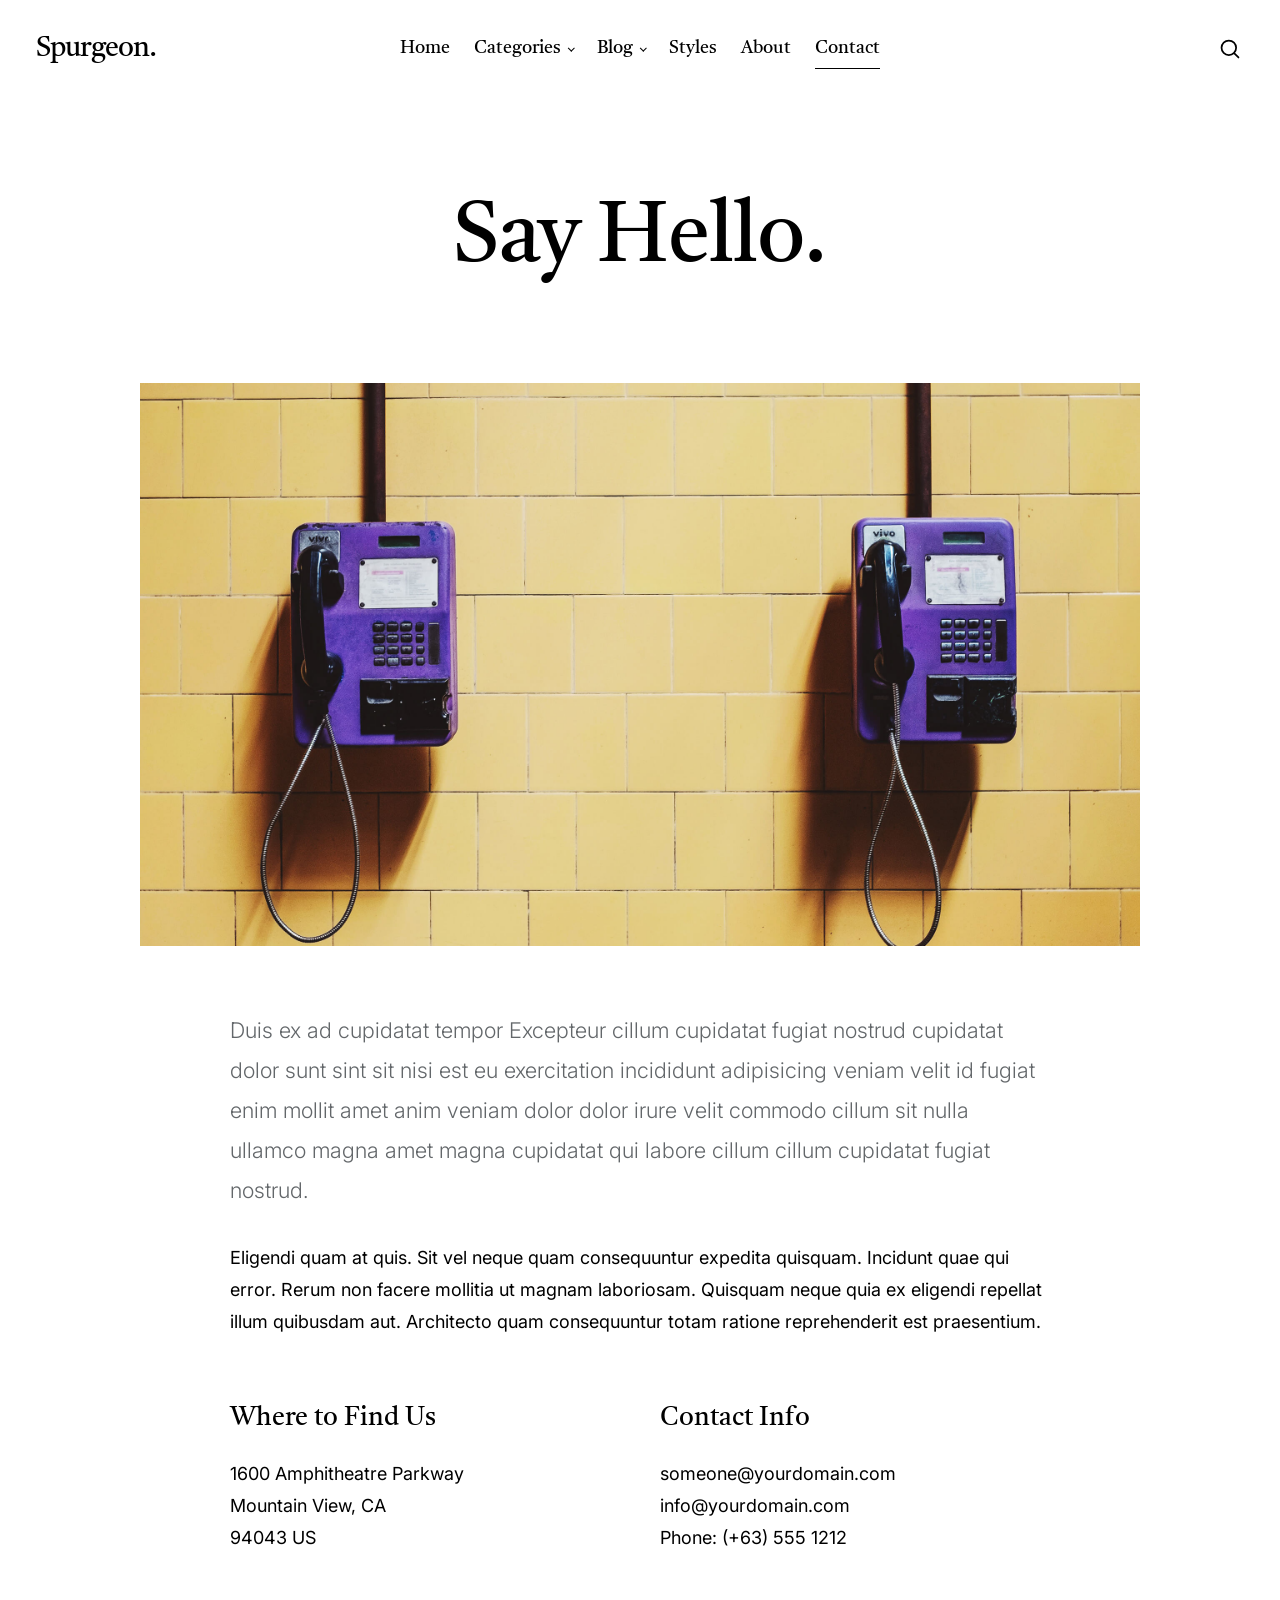
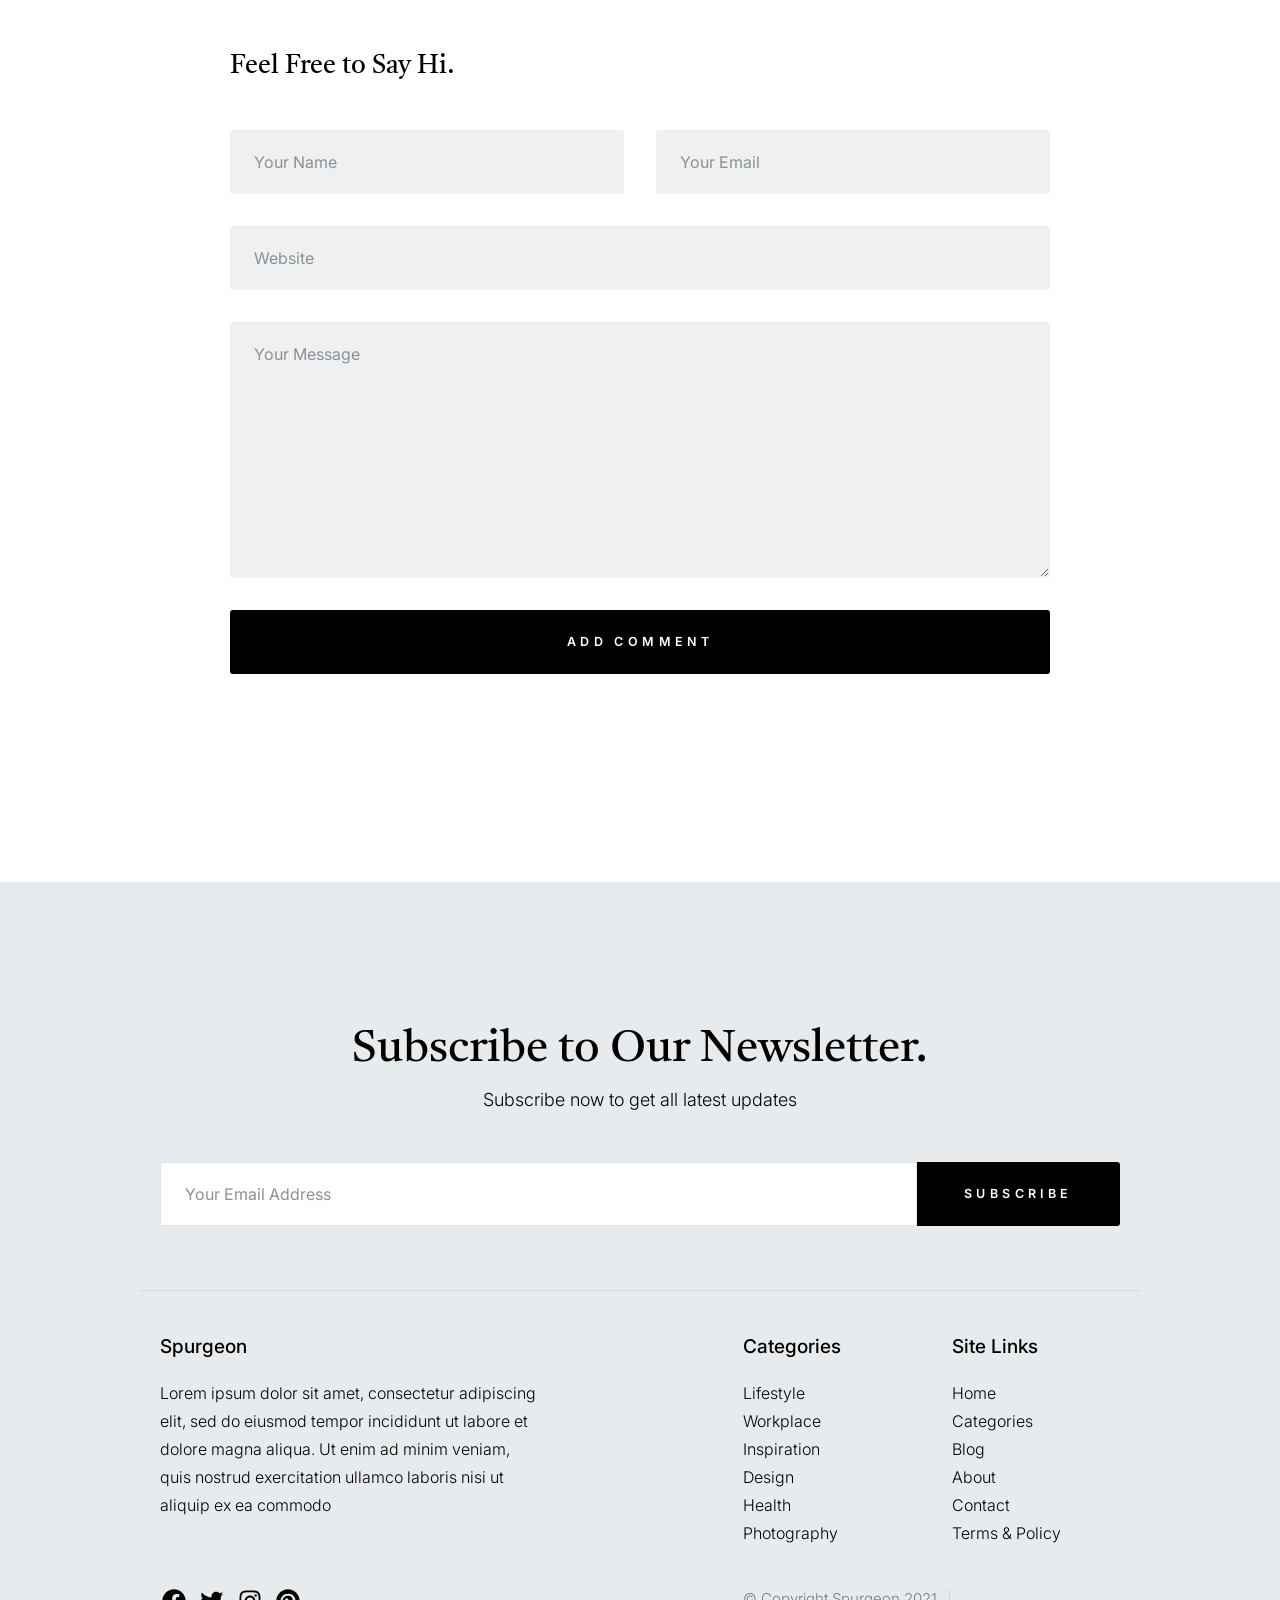
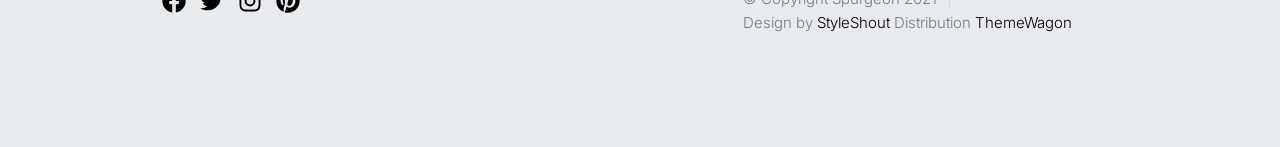
==== contact.html @ bf40a430 "initialization project" ====
<!DOCTYPE html>
<html lang="en" class="no-js" >
<head>

    <!--- basic page needs
    ================================================== -->
    <meta charset="utf-8">
    <meta name="viewport" content="width=device-width, initial-scale=1">
    <title>Contact - Spurgeon</title>

    <script>
        document.documentElement.classList.remove('no-js');
        document.documentElement.classList.add('js');
    </script>

    <!-- CSS
    ================================================== -->
    <link rel="stylesheet" href="css/vendor.css">
    <link rel="stylesheet" href="css/styles.css">

    <!-- favicons
    ================================================== -->
    <link rel="apple-touch-icon" sizes="180x180" href="apple-touch-icon.png">
    <link rel="icon" type="image/png" sizes="32x32" href="favicon-32x32.png">
    <link rel="icon" type="image/png" sizes="16x16" href="favicon-16x16.png">
    <link rel="manifest" href="site.webmanifest">

</head>

<body id="top">


    <!-- preloader
    ================================================== -->
    <div id="preloader">
        <div id="loader" class="dots-fade">
            <div></div>
            <div></div>
            <div></div>
        </div>
    </div>


    <!-- page wrap
    ================================================== -->
    <div id="page" class="s-pagewrap">


        <!-- # site header 
        ================================================== -->
        <header id="masthead" class="s-header">

            <div class="s-header__branding">
                <p class="site-title">
                    <a href="index.html" rel="home">Spurgeon.</a>
                </p>
            </div>

            <div class="row s-header__navigation">

                <nav class="s-header__nav-wrap">
    
                    <h3 class="s-header__nav-heading">Navigate to</h3>
    
                    <ul class="s-header__nav">
                        <li><a href="index.html" title="">Home</a></li>
                        <li class="has-children">
                            <a href="#0" title="" class="">Categories</a>
                            <ul class="sub-menu">
                                <li><a href="category.html">Design</a></li>
                                <li><a href="category.html">Lifestyle</a></li>
                                <li><a href="category.html">Inspiration</a></li>
                                <li><a href="category.html">Work</a></li>
                                <li><a href="category.html">Health</a></li>
                                <li><a href="category.html">Photography</a></li>
                            </ul>
                        </li>
                        <li class="has-children">
                            <a href="#0" title="" class="">Blog</a>
                            <ul class="sub-menu">
                                <li><a href="single-standard.html">Standard Post</a></li>
                                <li><a href="single-video.html">Video Post</a></li>
                                <li><a href="single-audio.html">Audio Post</a></li>
                            </ul>
                        </li>
                        <li><a href="styles.html" title="">Styles</a></li>
                        <li><a href="about.html" title="">About</a></li>
                        <li class="current-menu-item"><a href="contact.html" title="">Contact</a></li>
                    </ul> <!-- end s-header__nav -->

                </nav> <!-- end s-header__nav-wrap -->
    
            </div> <!-- end s-header__navigation -->

            <div class="s-header__search">

                <div class="s-header__search-inner">
                    <div class="row">
    
                        <form role="search" method="get" class="s-header__search-form" action="#">
                            <label>
                                <span class="u-screen-reader-text">Search for:</span>
                                <input type="search" class="s-header__search-field" placeholder="Search for..." value="" name="s" title="Search for:" autocomplete="off">
                            </label>
                            <input type="submit" class="s-header__search-submit" value="Search"> 
                        </form>
    
                        <a href="#0" title="Close Search" class="s-header__search-close">Close</a>
    
                    </div> <!-- end row -->
                </div> <!-- s-header__search-inner -->
    
            </div> <!-- end s-header__search -->

            <a class="s-header__menu-toggle" href="#0"><span>Menu</span></a>
            <a class="s-header__search-trigger" href="#">
                <svg width="24" height="24" fill="none" viewBox="0 0 24 24">
                    <path stroke="currentColor" stroke-linecap="round" stroke-linejoin="round" stroke-width="1.5" d="M19.25 19.25L15.5 15.5M4.75 11C4.75 7.54822 7.54822 4.75 11 4.75C14.4518 4.75 17.25 7.54822 17.25 11C17.25 14.4518 14.4518 17.25 11 17.25C7.54822 17.25 4.75 14.4518 4.75 11Z"></path>
                </svg>
            </a>

        </header> <!-- end s-header -->


        <!-- # site-content
        ================================================== -->
        <div id="content" class="s-content s-content--page">

                <div class="row entry-wrap">
                    <div class="column lg-12">

                        <article class="entry">

                            <header class="entry__header entry__header--narrow">
    
                                <h1 class="entry__title">
                                    Say Hello.
                                </h1>
    
                            </header>

                            <div class="entry__media">
                                <figure class="featured-image">
                                    <img src="images/thumbs/contact/contact-1200.jpg" 
                                      srcset="images/thumbs/contact/contact-2400.jpg 2400w, 
                                              images/thumbs/contact/contact-1200.jpg 1200w, 
                                              images/thumbs/contact/contact-600.jpg 600w" sizes="(max-width: 2400px) 100vw, 2400px" alt="">
                                </figure>
                            </div>

                            <div class="content-primary">

                                <div class="entry__content">
        
                                    <p class="lead">
                                    Duis ex ad cupidatat tempor Excepteur cillum cupidatat fugiat nostrud cupidatat dolor 
                                    sunt sint sit nisi est eu exercitation incididunt adipisicing veniam velit id fugiat 
                                    enim mollit amet anim veniam dolor dolor irure velit commodo cillum sit nulla ullamco 
                                    magna amet magna cupidatat qui labore cillum cillum cupidatat fugiat nostrud.</p> 

                                    <p>
                                    Eligendi quam at quis. Sit vel neque quam consequuntur expedita quisquam. Incidunt quae 
                                    qui error. Rerum non facere mollitia ut magnam laboriosam. Quisquam neque quia ex eligendi 
                                    repellat illum quibusdam aut. Architecto quam consequuntur totam ratione reprehenderit est 
                                    praesentium. 
                                    </p>

                                    <div class="row block-large-1-2 block-tab-whole entry__blocks">
                                        <div class="column">
                                            <h4>Where to Find Us</h4>
                                            <p>
                                            1600 Amphitheatre Parkway<br>
                                            Mountain View, CA<br>
                                            94043 US
                                            </p>
                                        </div>
        
                                        <div class="column">
                                            <h4>Contact Info</h4>
                                            <p>
                                            someone@yourdomain.com<br>
                                            info@yourdomain.com <br>
                                            Phone: (+63) 555 1212
                                            </p> 
                                        </div>
                                    </div>

                                    <h4>Feel Free to Say Hi.</h4>

                                    <form name="cForm" id="cForm" class="entry__form" method="post" action="" autocomplete="off">
                                        <fieldset class="row">

                                            <div class="column lg-6 tab-12 form-field">
                                                <input name="cName" id="cName" class="u-fullwidth" placeholder="Your Name" value="" type="text">
                                            </div>

                                            <div class="column lg-6 tab-12 form-field">
                                                <input name="cEmail" id="cEmail" class="u-fullwidth" placeholder="Your Email" value="" type="text">
                                            </div>

                                            <div class="column lg-12 form-field">
                                                <input name="cWebsite" id="cWebsite" class="u-fullwidth" placeholder="Website" value="" type="text">
                                            </div>

                                            <div class="column lg-12 message form-field">
                                                <textarea name="cMessage" id="cMessage" class="u-fullwidth" placeholder="Your Message"></textarea>
                                            </div>

                                            <div class="column lg-12">
                                                <input name="submit" id="submit" class="btn btn--primary btn-wide btn--large u-fullwidth" value="Add Comment" type="submit">
                                            </div>

                                        </fieldset>
                                    </form> <!-- end form -->

                            </div> <!-- end content-primary -->

                        </article> <!-- end entry -->

                    </div>
                </div> <!-- end entry-wrap -->
        </section> <!-- end s-content -->


        <!-- # site-footer
        ================================================== -->
        <footer id="colophon" class="s-footer">

            <div class="row s-footer__subscribe">
                <div class="column lg-12">

                    <h2>
                    Subscribe to Our Newsletter.
                    </h2>
                    <p>
                    Subscribe now to get all latest updates
                    </p>

                    <form id="mc-form" class="mc-form">
                        <input type="email" name="EMAIL" id="mce-EMAIL" class="u-fullwidth text-center" placeholder="Your Email Address" title="The domain portion of the email address is invalid (the portion after the @)." pattern="^([^\x00-\x20\x22\x28\x29\x2c\x2e\x3a-\x3c\x3e\x40\x5b-\x5d\x7f-\xff]+|\x22([^\x0d\x22\x5c\x80-\xff]|\x5c[\x00-\x7f])*\x22)(\x2e([^\x00-\x20\x22\x28\x29\x2c\x2e\x3a-\x3c\x3e\x40\x5b-\x5d\x7f-\xff]+|\x22([^\x0d\x22\x5c\x80-\xff]|\x5c[\x00-\x7f])*\x22))*\x40([^\x00-\x20\x22\x28\x29\x2c\x2e\x3a-\x3c\x3e\x40\x5b-\x5d\x7f-\xff]+|\x5b([^\x0d\x5b-\x5d\x80-\xff]|\x5c[\x00-\x7f])*\x5d)(\x2e([^\x00-\x20\x22\x28\x29\x2c\x2e\x3a-\x3c\x3e\x40\x5b-\x5d\x7f-\xff]+|\x5b([^\x0d\x5b-\x5d\x80-\xff]|\x5c[\x00-\x7f])*\x5d))*(\.\w{2,})+$" required>
                        <input type="submit" name="subscribe" value="Subscribe" class="btn--small btn--primary u-fullwidth">
                        <!-- <div style="position: absolute; left: -5000px;" aria-hidden="true"><input type="text" name="b_cdb7b577e41181934ed6a6a44_9a91cfe7b3" tabindex="-1" value=""></div> -->
                        <div class="mc-status"></div>
                    </form>

                </div>
            </div> <!-- end s-footer__subscribe -->

            <div class="row s-footer__main">

                <div class="column lg-5 md-6 tab-12 s-footer__about">
                    <h4>Spurgeon</h4>

                    <p>
                    Lorem ipsum dolor sit amet, consectetur 
                    adipiscing elit, sed do eiusmod tempor 
                    incididunt ut labore et dolore magna aliqua. 
                    Ut enim ad minim veniam, quis nostrud exercitation 
                    ullamco laboris nisi ut aliquip ex ea commodo 
                    </p>
                </div> <!-- end s-footer__about -->

                <div class="column lg-5 md-6 tab-12">
                    <div class="row">
                        <div class="column lg-6">
                            <h4>Categories</h4>
                            <ul class="link-list">
                                <li><a href="category.html">Lifestyle</a></li>
                                <li><a href="category.html">Workplace</a></li>
                                <li><a href="category.html">Inspiration</a></li>
                                <li><a href="category.html">Design</a></li>
                                <li><a href="category.html">Health</a></li>
                                <li><a href="category.html">Photography</a></li>
                            </ul>
                        </div>
                        <div class="column lg-6">
                            <h4>Site Links</h4>
                            <ul class="link-list">
                                <li><a href="index.html">Home</a></li>
                                <li><a href="category.html">Categories</a></li>
                                <li><a href="category.html">Blog</a></li>
                                <li><a href="about.html">About</a></li>
                                <li><a href="about.html">Contact</a></li>
                                <li><a href="#0">Terms & Policy</a></li>
                            </ul>
                        </div>
                    </div>
                </div>

            </div> <!-- end s-footer__main -->

            <div class="row s-footer__bottom">

                <div class="column lg-7 md-6 tab-12">
                    <ul class="s-footer__social">
                        <li>
                            <a href="#0">
                                <svg xmlns="http://www.w3.org/2000/svg" width="24" height="24" viewBox="0 0 24 24" style="fill: rgba(0, 0, 0, 1);transform: ;msFilter:;"><path d="M12.001 2.002c-5.522 0-9.999 4.477-9.999 9.999 0 4.99 3.656 9.126 8.437 9.879v-6.988h-2.54v-2.891h2.54V9.798c0-2.508 1.493-3.891 3.776-3.891 1.094 0 2.24.195 2.24.195v2.459h-1.264c-1.24 0-1.628.772-1.628 1.563v1.875h2.771l-.443 2.891h-2.328v6.988C18.344 21.129 22 16.992 22 12.001c0-5.522-4.477-9.999-9.999-9.999z"></path></svg>
                                <span class="u-screen-reader-text">Facebook</span>
                            </a>
                        </li>
                        <li>
                            <a href="#0">
                                <svg xmlns="http://www.w3.org/2000/svg" width="24" height="24" viewBox="0 0 24 24" style="fill:rgba(0, 0, 0, 1);transform:;-ms-filter:"><path d="M19.633,7.997c0.013,0.175,0.013,0.349,0.013,0.523c0,5.325-4.053,11.461-11.46,11.461c-2.282,0-4.402-0.661-6.186-1.809 c0.324,0.037,0.636,0.05,0.973,0.05c1.883,0,3.616-0.636,5.001-1.721c-1.771-0.037-3.255-1.197-3.767-2.793 c0.249,0.037,0.499,0.062,0.761,0.062c0.361,0,0.724-0.05,1.061-0.137c-1.847-0.374-3.23-1.995-3.23-3.953v-0.05 c0.537,0.299,1.16,0.486,1.82,0.511C3.534,9.419,2.823,8.184,2.823,6.787c0-0.748,0.199-1.434,0.548-2.032 c1.983,2.443,4.964,4.04,8.306,4.215c-0.062-0.3-0.1-0.611-0.1-0.923c0-2.22,1.796-4.028,4.028-4.028 c1.16,0,2.207,0.486,2.943,1.272c0.91-0.175,1.782-0.512,2.556-0.973c-0.299,0.935-0.936,1.721-1.771,2.22 c0.811-0.088,1.597-0.312,2.319-0.624C21.104,6.712,20.419,7.423,19.633,7.997z"></path></svg>
                                <span class="u-screen-reader-text">Twitter</span>
                            </a>
                        </li>
                        <li>
                            <a href="#0">
                                <svg xmlns="http://www.w3.org/2000/svg" width="24" height="24" viewBox="0 0 24 24" style="fill:rgba(0, 0, 0, 1);transform:;-ms-filter:"><path d="M11.999,7.377c-2.554,0-4.623,2.07-4.623,4.623c0,2.554,2.069,4.624,4.623,4.624c2.552,0,4.623-2.07,4.623-4.624 C16.622,9.447,14.551,7.377,11.999,7.377L11.999,7.377z M11.999,15.004c-1.659,0-3.004-1.345-3.004-3.003 c0-1.659,1.345-3.003,3.004-3.003s3.002,1.344,3.002,3.003C15.001,13.659,13.658,15.004,11.999,15.004L11.999,15.004z"></path><circle cx="16.806" cy="7.207" r="1.078"></circle><path d="M20.533,6.111c-0.469-1.209-1.424-2.165-2.633-2.632c-0.699-0.263-1.438-0.404-2.186-0.42 c-0.963-0.042-1.268-0.054-3.71-0.054s-2.755,0-3.71,0.054C7.548,3.074,6.809,3.215,6.11,3.479C4.9,3.946,3.945,4.902,3.477,6.111 c-0.263,0.7-0.404,1.438-0.419,2.186c-0.043,0.962-0.056,1.267-0.056,3.71c0,2.442,0,2.753,0.056,3.71 c0.015,0.748,0.156,1.486,0.419,2.187c0.469,1.208,1.424,2.164,2.634,2.632c0.696,0.272,1.435,0.426,2.185,0.45 c0.963,0.042,1.268,0.055,3.71,0.055s2.755,0,3.71-0.055c0.747-0.015,1.486-0.157,2.186-0.419c1.209-0.469,2.164-1.424,2.633-2.633 c0.263-0.7,0.404-1.438,0.419-2.186c0.043-0.962,0.056-1.267,0.056-3.71s0-2.753-0.056-3.71C20.941,7.57,20.801,6.819,20.533,6.111z M19.315,15.643c-0.007,0.576-0.111,1.147-0.311,1.688c-0.305,0.787-0.926,1.409-1.712,1.711c-0.535,0.199-1.099,0.303-1.67,0.311 c-0.95,0.044-1.218,0.055-3.654,0.055c-2.438,0-2.687,0-3.655-0.055c-0.569-0.007-1.135-0.112-1.669-0.311 c-0.789-0.301-1.414-0.923-1.719-1.711c-0.196-0.534-0.302-1.099-0.311-1.669c-0.043-0.95-0.053-1.218-0.053-3.654 c0-2.437,0-2.686,0.053-3.655c0.007-0.576,0.111-1.146,0.311-1.687c0.305-0.789,0.93-1.41,1.719-1.712 c0.534-0.198,1.1-0.303,1.669-0.311c0.951-0.043,1.218-0.055,3.655-0.055c2.437,0,2.687,0,3.654,0.055 c0.571,0.007,1.135,0.112,1.67,0.311c0.786,0.303,1.407,0.925,1.712,1.712c0.196,0.534,0.302,1.099,0.311,1.669 c0.043,0.951,0.054,1.218,0.054,3.655c0,2.436,0,2.698-0.043,3.654H19.315z"></path></svg>
                                <span class="u-screen-reader-text">Instagram</span>
                            </a>
                        </li>
                        <li>
                            <a href="#0">
                                <svg xmlns="http://www.w3.org/2000/svg" width="24" height="24" viewBox="0 0 24 24" style="fill: rgba(0, 0, 0, 1);transform: ;msFilter:;"><path d="M11.99 2C6.472 2 2 6.473 2 11.99c0 4.232 2.633 7.85 6.35 9.306-.088-.79-.166-2.006.034-2.868.182-.78 1.172-4.966 1.172-4.966s-.299-.599-.299-1.484c0-1.388.805-2.425 1.808-2.425.853 0 1.264.64 1.264 1.407 0 .858-.546 2.139-.827 3.327-.235.994.499 1.805 1.479 1.805 1.775 0 3.141-1.872 3.141-4.575 0-2.392-1.719-4.064-4.173-4.064-2.843 0-4.512 2.132-4.512 4.335 0 .858.331 1.779.744 2.28a.3.3 0 0 1 .069.286c-.076.315-.245.994-.277 1.133-.044.183-.145.222-.335.134-1.247-.581-2.027-2.405-2.027-3.871 0-3.151 2.289-6.045 6.601-6.045 3.466 0 6.159 2.469 6.159 5.77 0 3.444-2.171 6.213-5.184 6.213-1.013 0-1.964-.525-2.29-1.146l-.623 2.374c-.225.868-.834 1.956-1.241 2.62a10 10 0 0 0 2.958.445c5.517 0 9.99-4.473 9.99-9.99S17.507 2 11.99 2"></path></svg>
                                <span class="u-screen-reader-text">Pinterest</span>
                            </a>
                        </li>
                    </ul>
                </div>
                <div class="column lg-5 md-6 tab-12">
                    <div class="ss-copyright">
                        <span>© Copyright Spurgeon 2021</span> 
                        <span>Design by <a href="https://www.styleshout.com/">StyleShout</a> Distribution <a href="https://themewagon.com">ThemeWagon</a></span>
                    </div>
                </div>

            </div> <!-- end s-footer__bottom -->
           
            <div class="ss-go-top">
                <a class="smoothscroll" title="Back to Top" href="#top">
                    <svg width="24" height="24" fill="none" viewBox="0 0 24 24">
                        <path stroke="currentColor" stroke-linecap="round" stroke-linejoin="round" stroke-width="1.5" d="M17.25 10.25L12 4.75L6.75 10.25"/>
                        <path stroke="currentColor" stroke-linecap="round" stroke-linejoin="round" stroke-width="1.5" d="M12 19.25V5.75"/>
                    </svg>
                </a>
            </div> <!-- end ss-go-top -->

        </footer><!-- end s-footer -->


    <!-- Java Script
    ================================================== -->
    <script src="js/plugins.js"></script>
    <script src="js/main.js"></script>

</body>
</html>
---- css/vendor.css ----
/* ===================================================================
 * Spurgeon Third-party Stylesheets
 * Template Ver. 1.0.0
 * 08-16-2021
 * -------------------------------------------------------------------
 *
 * TOC:
 * # PrismJS
 * # Swiper 
 *
 * ------------------------------------------------------------------- */


/* ===================================================================
 * # PrismJS 1.20.0
 *   https://prismjs.com/download.html#themes=prism-okaidia&languages=markup+css+clike+javascript+markup-templating+php 
 *   
 *   okaidia theme for JavaScript, CSS and HTML
 *   Loosely based on Monokai textmate theme by http://www.monokai.nl/
 *   @author ocodia
 * ------------------------------------------------------------------- */
code[class*="language-"],
pre[class*="language-"] {
    color           : #f8f8f2;
    background      : none;
    text-shadow     : 0 1px rgba(0, 0, 0, 0.3);
    font-family     : var(--font-mono);
    font-size       : calc(var(--text-size) * 0.9444);
    text-align      : left;
    white-space     : pre;
    word-spacing    : normal;
    word-break      : normal;
    word-wrap       : normal;
    line-height     : var(--vspace-1);
    -moz-tab-size   : 4;
    -o-tab-size     : 4;
    tab-size        : 4;
    -webkit-hyphens : none;
    -moz-hyphens    : none;
    -ms-hyphens     : none;
    hyphens         : none;
}

/* Code blocks */
pre[class*="language-"] {
    padding  : var(--vspace-0_5) 0 var(--vspace-1);
    margin   : var(--vspace-1) 0;
    overflow : auto;
}

:not(pre)>code[class*="language-"],
pre[class*="language-"] {
    background : #272822;
}

/* Inline code */
:not(pre)>code[class*="language-"] {
    padding     : .1em;
    white-space : normal;
}

.token.comment,
.token.prolog,
.token.doctype,
.token.cdata {
    color : slategray;
}

.token.punctuation {
    color : #f8f8f2;
}

.token.namespace {
    opacity : .7;
}

.token.property,
.token.tag,
.token.constant,
.token.symbol,
.token.deleted {
    color : #f92672;
}

.token.boolean,
.token.number {
    color : #ae81ff;
}

.token.selector,
.token.attr-name,
.token.string,
.token.char,
.token.builtin,
.token.inserted {
    color : #a6e22e;
}

.token.operator,
.token.entity,
.token.url,
.language-css .token.string,
.style .token.string,
.token.variable {
    color : #f8f8f2;
}

.token.atrule,
.token.attr-value,
.token.function,
.token.class-name {
    color : #e6db74;
}

.token.keyword {
    color : #66d9ef;
}

.token.regex,
.token.important {
    color : #fd971f;
}

.token.important,
.token.bold {
    font-weight : bold;
}

.token.italic {
    font-style : italic;
}

.token.entity {
    cursor : help;
}


/* ===================================================================
 * # Swiper 6.4.5
 *   Most modern mobile touch slider and framework with hardware accelerated transitions
 *   https://swiperjs.com
 *
 *   Copyright 2014-2020 Vladimir Kharlampidi
 *
 *   Released under the MIT License
 *
 *   Released on: December 18, 2020
 * ------------------------------------------------------------------- */
@font-face {
    font-family : "swiper-icons";
    src         : url("data:application/font-woff;charset=utf-8;base64, [base64]//wADZ2x5ZgAAAywAAADMAAAD2MHtryVoZWFkAAABbAAAADAAAAA2E2+eoWhoZWEAAAGcAAAAHwAAACQC9gDzaG10eAAAAigAAAAZAAAArgJkABFsb2NhAAAC0AAAAFoAAABaFQAUGG1heHAAAAG8AAAAHwAAACAAcABAbmFtZQAAA/gAAAE5AAACXvFdBwlwb3N0AAAFNAAAAGIAAACE5s74hXjaY2BkYGAAYpf5Hu/j+W2+MnAzMYDAzaX6QjD6/4//Bxj5GA8AuRwMYGkAPywL13jaY2BkYGA88P8Agx4j+/8fQDYfA1AEBWgDAIB2BOoAeNpjYGRgYNBh4GdgYgABEMnIABJzYNADCQAACWgAsQB42mNgYfzCOIGBlYGB0YcxjYGBwR1Kf2WQZGhhYGBiYGVmgAFGBiQQkOaawtDAoMBQxXjg/wEGPcYDDA4wNUA2CCgwsAAAO4EL6gAAeNpj2M0gyAACqxgGNWBkZ2D4/wMA+xkDdgAAAHjaY2BgYGaAYBkGRgYQiAHyGMF8FgYHIM3DwMHABGQrMOgyWDLEM1T9/w8UBfEMgLzE////P/5//f/V/xv+r4eaAAeMbAxwIUYmIMHEgKYAYjUcsDAwsLKxc3BycfPw8jEQA/[base64]/uznmfPFBNODM2K7MTQ45YEAZqGP81AmGGcF3iPqOop0r1SPTaTbVkfUe4HXj97wYE+yNwWYxwWu4v1ugWHgo3S1XdZEVqWM7ET0cfnLGxWfkgR42o2PvWrDMBSFj/IHLaF0zKjRgdiVMwScNRAoWUoH78Y2icB/yIY09An6AH2Bdu/UB+yxopYshQiEvnvu0dURgDt8QeC8PDw7Fpji3fEA4z/PEJ6YOB5hKh4dj3EvXhxPqH/SKUY3rJ7srZ4FZnh1PMAtPhwP6fl2PMJMPDgeQ4rY8YT6Gzao0eAEA409DuggmTnFnOcSCiEiLMgxCiTI6Cq5DZUd3Qmp10vO0LaLTd2cjN4fOumlc7lUYbSQcZFkutRG7g6JKZKy0RmdLY680CDnEJ+UMkpFFe1RN7nxdVpXrC4aTtnaurOnYercZg2YVmLN/d/gczfEimrE/fs/bOuq29Zmn8tloORaXgZgGa78yO9/cnXm2BpaGvq25Dv9S4E9+5SIc9PqupJKhYFSSl47+Qcr1mYNAAAAeNptw0cKwkAAAMDZJA8Q7OUJvkLsPfZ6zFVERPy8qHh2YER+3i/BP83vIBLLySsoKimrqKqpa2hp6+jq6RsYGhmbmJqZSy0sraxtbO3sHRydnEMU4uR6yx7JJXveP7WrDycAAAAAAAH//wACeNpjYGRgYOABYhkgZgJCZgZNBkYGLQZtIJsFLMYAAAw3ALgAeNolizEKgDAQBCchRbC2sFER0YD6qVQiBCv/H9ezGI6Z5XBAw8CBK/m5iQQVauVbXLnOrMZv2oLdKFa8Pjuru2hJzGabmOSLzNMzvutpB3N42mNgZGBg4GKQYzBhYMxJLMlj4GBgAYow/P/PAJJhLM6sSoWKfWCAAwDAjgbRAAB42mNgYGBkAIIbCZo5IPrmUn0hGA0AO8EFTQAA") format("woff");
    font-weight : 400;
    font-style  : normal;
}

:root {
    --swiper-theme-color : #007aff;
}

.swiper-container {
    margin-left  : auto;
    margin-right : auto;
    position     : relative;
    overflow     : hidden;
    list-style   : none;
    padding      : 0;
    /* Fix of Webkit flickering */
    z-index      : 1;
}

.swiper-container-vertical>.swiper-wrapper {
    flex-direction : column;
}

.swiper-wrapper {
    position            : relative;
    width               : 100%;
    height              : 100%;
    z-index             : 1;
    display             : flex;
    transition-property : transform;
    box-sizing          : content-box;
}

.swiper-container-android .swiper-slide,
.swiper-wrapper {
    transform : translate3d(0px, 0, 0);
}

.swiper-container-multirow>.swiper-wrapper {
    flex-wrap : wrap;
}

.swiper-container-multirow-column>.swiper-wrapper {
    flex-wrap      : wrap;
    flex-direction : column;
}

.swiper-container-free-mode>.swiper-wrapper {
    transition-timing-function : ease-out;
    margin                     : 0 auto;
}

.swiper-slide {
    flex-shrink         : 0;
    width               : 100%;
    height              : 100%;
    position            : relative;
    transition-property : transform;
}

.swiper-slide-invisible-blank {
    visibility : hidden;
}

/* Auto Height */
.swiper-container-autoheight,
.swiper-container-autoheight .swiper-slide {
    height : auto;
}

.swiper-container-autoheight .swiper-wrapper {
    align-items         : flex-start;
    transition-property : transform, height;
}

/* 3D Effects */
.swiper-container-3d {
    perspective : 1200px;
}

.swiper-container-3d .swiper-wrapper,
.swiper-container-3d .swiper-slide,
.swiper-container-3d .swiper-slide-shadow-left,
.swiper-container-3d .swiper-slide-shadow-right,
.swiper-container-3d .swiper-slide-shadow-top,
.swiper-container-3d .swiper-slide-shadow-bottom,
.swiper-container-3d .swiper-cube-shadow {
    transform-style : preserve-3d;
}

.swiper-container-3d .swiper-slide-shadow-left,
.swiper-container-3d .swiper-slide-shadow-right,
.swiper-container-3d .swiper-slide-shadow-top,
.swiper-container-3d .swiper-slide-shadow-bottom {
    position       : absolute;
    left           : 0;
    top            : 0;
    width          : 100%;
    height         : 100%;
    pointer-events : none;
    z-index        : 10;
}

.swiper-container-3d .swiper-slide-shadow-left {
    background-image : linear-gradient(to left, rgba(0, 0, 0, 0.5), rgba(0, 0, 0, 0));
}

.swiper-container-3d .swiper-slide-shadow-right {
    background-image : linear-gradient(to right, rgba(0, 0, 0, 0.5), rgba(0, 0, 0, 0));
}

.swiper-container-3d .swiper-slide-shadow-top {
    background-image : linear-gradient(to top, rgba(0, 0, 0, 0.5), rgba(0, 0, 0, 0));
}

.swiper-container-3d .swiper-slide-shadow-bottom {
    background-image : linear-gradient(to bottom, rgba(0, 0, 0, 0.5), rgba(0, 0, 0, 0));
}

/* CSS Mode */
.swiper-container-css-mode>.swiper-wrapper {
    overflow           : auto;
    scrollbar-width    : none;
    /* For Firefox */
    -ms-overflow-style : none;
    /* For Internet Explorer and Edge */
}

.swiper-container-css-mode>.swiper-wrapper::-webkit-scrollbar {
    display : none;
}

.swiper-container-css-mode>.swiper-wrapper>.swiper-slide {
    scroll-snap-align : start start;
}

.swiper-container-horizontal.swiper-container-css-mode>.swiper-wrapper {
    scroll-snap-type : x mandatory;
}

.swiper-container-vertical.swiper-container-css-mode>.swiper-wrapper {
    scroll-snap-type : y mandatory;
}

:root {
    --swiper-navigation-size   : 44px;
    /*
    --swiper-navigation-color  : var(--swiper-theme-color);
    */
}

.swiper-button-prev,
.swiper-button-next {
    position        : absolute;
    top             : 50%;
    width           : calc(var(--swiper-navigation-size) / 44 * 27);
    height          : var(--swiper-navigation-size);
    margin-top      : calc(-1 * var(--swiper-navigation-size) / 2);
    z-index         : 10;
    cursor          : pointer;
    display         : flex;
    align-items     : center;
    justify-content : center;
    color           : var(--swiper-navigation-color, var(--swiper-theme-color));
}

.swiper-button-prev.swiper-button-disabled,
.swiper-button-next.swiper-button-disabled {
    opacity        : 0.35;
    cursor         : auto;
    pointer-events : none;
}

.swiper-button-prev:after,
.swiper-button-next:after {
    font-family    : swiper-icons;
    font-size      : var(--swiper-navigation-size);
    text-transform : none !important;
    letter-spacing : 0;
    text-transform : none;
    font-variant   : initial;
    line-height    : 1;
}

.swiper-button-prev,
.swiper-container-rtl .swiper-button-next {
    left  : 10px;
    right : auto;
}

.swiper-button-prev:after,
.swiper-container-rtl .swiper-button-next:after {
    content : "prev";
}

.swiper-button-next,
.swiper-container-rtl .swiper-button-prev {
    right : 10px;
    left  : auto;
}

.swiper-button-next:after,
.swiper-container-rtl .swiper-button-prev:after {
    content : "next";
}

.swiper-button-prev.swiper-button-white,
.swiper-button-next.swiper-button-white {
    --swiper-navigation-color : #ffffff;
}

.swiper-button-prev.swiper-button-black,
.swiper-button-next.swiper-button-black {
    --swiper-navigation-color : #000000;
}

.swiper-button-lock {
    display : none;
}

:root {
    /*
    --swiper-pagination-color: var(--swiper-theme-color);
    */
}

.swiper-pagination {
    position   : absolute;
    text-align : center;
    transition : 300ms opacity;
    transform  : translate3d(0, 0, 0);
    z-index    : 10;
}

.swiper-pagination.swiper-pagination-hidden {
    opacity : 0;
}

/* Common Styles */
.swiper-pagination-fraction,
.swiper-pagination-custom,
.swiper-container-horizontal>.swiper-pagination-bullets {
    bottom : 10px;
    left   : 0;
    width  : 100%;
}

/* Bullets */
.swiper-pagination-bullets-dynamic {
    overflow  : hidden;
    font-size : 0;
}

.swiper-pagination-bullets-dynamic .swiper-pagination-bullet {
    transform : scale(0.33);
    position  : relative;
}

.swiper-pagination-bullets-dynamic .swiper-pagination-bullet-active {
    transform : scale(1);
}

.swiper-pagination-bullets-dynamic .swiper-pagination-bullet-active-main {
    transform : scale(1);
}

.swiper-pagination-bullets-dynamic .swiper-pagination-bullet-active-prev {
    transform : scale(0.66);
}

.swiper-pagination-bullets-dynamic .swiper-pagination-bullet-active-prev-prev {
    transform : scale(0.33);
}

.swiper-pagination-bullets-dynamic .swiper-pagination-bullet-active-next {
    transform : scale(0.66);
}

.swiper-pagination-bullets-dynamic .swiper-pagination-bullet-active-next-next {
    transform : scale(0.33);
}

.swiper-pagination-bullet {
    width         : 8px;
    height        : 8px;
    display       : inline-block;
    border-radius : 100%;
    background    : #000;
    opacity       : 0.2;
}

button.swiper-pagination-bullet {
    border             : none;
    margin             : 0;
    padding            : 0;
    box-shadow         : none;
    -webkit-appearance : none;
    -moz-appearance    : none;
    appearance         : none;
}

.swiper-pagination-clickable .swiper-pagination-bullet {
    cursor : pointer;
}

.swiper-pagination-bullet-active {
    opacity    : 1;
    background : var(--swiper-pagination-color, var(--swiper-theme-color));
}

.swiper-container-vertical>.swiper-pagination-bullets {
    right     : 10px;
    top       : 50%;
    transform : translate3d(0px, -50%, 0);
}

.swiper-container-vertical>.swiper-pagination-bullets .swiper-pagination-bullet {
    margin  : 6px 0;
    display : block;
}

.swiper-container-vertical>.swiper-pagination-bullets.swiper-pagination-bullets-dynamic {
    top       : 50%;
    transform : translateY(-50%);
    width     : 8px;
}

.swiper-container-vertical>.swiper-pagination-bullets.swiper-pagination-bullets-dynamic .swiper-pagination-bullet {
    display    : inline-block;
    transition : 200ms transform, 200ms top;
}

.swiper-container-horizontal>.swiper-pagination-bullets .swiper-pagination-bullet {
    margin : 0 4px;
}

.swiper-container-horizontal>.swiper-pagination-bullets.swiper-pagination-bullets-dynamic {
    left        : 50%;
    transform   : translateX(-50%);
    white-space : nowrap;
}

.swiper-container-horizontal>.swiper-pagination-bullets.swiper-pagination-bullets-dynamic .swiper-pagination-bullet {
    transition : 200ms transform, 200ms left;
}

.swiper-container-horizontal.swiper-container-rtl>.swiper-pagination-bullets-dynamic .swiper-pagination-bullet {
    transition : 200ms transform, 200ms right;
}

/* Progress */
.swiper-pagination-progressbar {
    background : rgba(0, 0, 0, 0.25);
    position   : absolute;
}

.swiper-pagination-progressbar .swiper-pagination-progressbar-fill {
    background       : var(--swiper-pagination-color, var(--swiper-theme-color));
    position         : absolute;
    left             : 0;
    top              : 0;
    width            : 100%;
    height           : 100%;
    transform        : scale(0);
    transform-origin : left top;
}

.swiper-container-rtl .swiper-pagination-progressbar .swiper-pagination-progressbar-fill {
    transform-origin : right top;
}

.swiper-container-horizontal>.swiper-pagination-progressbar,
.swiper-container-vertical>.swiper-pagination-progressbar.swiper-pagination-progressbar-opposite {
    width  : 100%;
    height : 4px;
    left   : 0;
    top    : 0;
}

.swiper-container-vertical>.swiper-pagination-progressbar,
.swiper-container-horizontal>.swiper-pagination-progressbar.swiper-pagination-progressbar-opposite {
    width  : 4px;
    height : 100%;
    left   : 0;
    top    : 0;
}

.swiper-pagination-white {
    --swiper-pagination-color : #ffffff;
}

.swiper-pagination-black {
    --swiper-pagination-color : #000000;
}

.swiper-pagination-lock {
    display : none;
}

/* Scrollbar */
.swiper-scrollbar {
    border-radius    : 10px;
    position         : relative;
    -ms-touch-action : none;
    background       : rgba(0, 0, 0, 0.1);
}

.swiper-container-horizontal>.swiper-scrollbar {
    position : absolute;
    left     : 1%;
    bottom   : 3px;
    z-index  : 50;
    height   : 5px;
    width    : 98%;
}

.swiper-container-vertical>.swiper-scrollbar {
    position : absolute;
    right    : 3px;
    top      : 1%;
    z-index  : 50;
    width    : 5px;
    height   : 98%;
}

.swiper-scrollbar-drag {
    height        : 100%;
    width         : 100%;
    position      : relative;
    background    : rgba(0, 0, 0, 0.5);
    border-radius : 10px;
    left          : 0;
    top           : 0;
}

.swiper-scrollbar-cursor-drag {
    cursor : move;
}

.swiper-scrollbar-lock {
    display : none;
}

.swiper-zoom-container {
    width           : 100%;
    height          : 100%;
    display         : flex;
    justify-content : center;
    align-items     : center;
    text-align      : center;
}

.swiper-zoom-container>img,
.swiper-zoom-container>svg,
.swiper-zoom-container>canvas {
    max-width  : 100%;
    max-height : 100%;
    object-fit : contain;
}

.swiper-slide-zoomed {
    cursor : move;
}

/* Preloader */
:root {
    /*
    --swiper-preloader-color: var(--swiper-theme-color);
    */
}

.swiper-lazy-preloader {
    width            : 42px;
    height           : 42px;
    position         : absolute;
    left             : 50%;
    top              : 50%;
    margin-left      : -21px;
    margin-top       : -21px;
    z-index          : 10;
    transform-origin : 50%;
    animation        : swiper-preloader-spin 1s infinite linear;
    box-sizing       : border-box;
    border           : 4px solid var(--swiper-preloader-color, var(--swiper-theme-color));
    border-radius    : 50%;
    border-top-color : transparent;
}

.swiper-lazy-preloader-white {
    --swiper-preloader-color : #fff;
}

.swiper-lazy-preloader-black {
    --swiper-preloader-color : #000;
}

@keyframes swiper-preloader-spin {
    100% {
        transform : rotate(360deg);
    }
}

/* a11y */
.swiper-container .swiper-notification {
    position       : absolute;
    left           : 0;
    top            : 0;
    pointer-events : none;
    opacity        : 0;
    z-index        : -1000;
}

.swiper-container-fade.swiper-container-free-mode .swiper-slide {
    transition-timing-function : ease-out;
}

.swiper-container-fade .swiper-slide {
    pointer-events      : none;
    transition-property : opacity;
}

.swiper-container-fade .swiper-slide .swiper-slide {
    pointer-events : none;
}

.swiper-container-fade .swiper-slide-active,
.swiper-container-fade .swiper-slide-active .swiper-slide-active {
    pointer-events : auto;
}

.swiper-container-cube {
    overflow : visible;
}

.swiper-container-cube .swiper-slide {
    pointer-events              : none;
    -webkit-backface-visibility : hidden;
    backface-visibility         : hidden;
    z-index                     : 1;
    visibility                  : hidden;
    transform-origin            : 0 0;
    width                       : 100%;
    height                      : 100%;
}

.swiper-container-cube .swiper-slide .swiper-slide {
    pointer-events : none;
}

.swiper-container-cube.swiper-container-rtl .swiper-slide {
    transform-origin : 100% 0;
}

.swiper-container-cube .swiper-slide-active,
.swiper-container-cube .swiper-slide-active .swiper-slide-active {
    pointer-events : auto;
}

.swiper-container-cube .swiper-slide-active,
.swiper-container-cube .swiper-slide-next,
.swiper-container-cube .swiper-slide-prev,
.swiper-container-cube .swiper-slide-next+.swiper-slide {
    pointer-events : auto;
    visibility     : visible;
}

.swiper-container-cube .swiper-slide-shadow-top,
.swiper-container-cube .swiper-slide-shadow-bottom,
.swiper-container-cube .swiper-slide-shadow-left,
.swiper-container-cube .swiper-slide-shadow-right {
    z-index                     : 0;
    -webkit-backface-visibility : hidden;
    backface-visibility         : hidden;
}

.swiper-container-cube .swiper-cube-shadow {
    position       : absolute;
    left           : 0;
    bottom         : 0px;
    width          : 100%;
    height         : 100%;
    background     : #000;
    opacity        : 0.6;
    -webkit-filter : blur(50px);
    filter         : blur(50px);
    z-index        : 0;
}

.swiper-container-flip {
    overflow : visible;
}

.swiper-container-flip .swiper-slide {
    pointer-events              : none;
    -webkit-backface-visibility : hidden;
    backface-visibility         : hidden;
    z-index                     : 1;
}

.swiper-container-flip .swiper-slide .swiper-slide {
    pointer-events : none;
}

.swiper-container-flip .swiper-slide-active,
.swiper-container-flip .swiper-slide-active .swiper-slide-active {
    pointer-events : auto;
}

.swiper-container-flip .swiper-slide-shadow-top,
.swiper-container-flip .swiper-slide-shadow-bottom,
.swiper-container-flip .swiper-slide-shadow-left,
.swiper-container-flip .swiper-slide-shadow-right {
    z-index                     : 0;
    -webkit-backface-visibility : hidden;
    backface-visibility         : hidden;
}
---- css/styles.css ----
/* =================================================================== 
 * Spurgeon Main Stylesheet
 * Template Ver. 1.0.0
 * 08-15-2021
 * ------------------------------------------------------------------
 *
 * TOC:
 * # SETTINGS
 *      ## fonts
 *      ## colors
 *      ## spacing and typescale
 *      ## grid variables
 * # NORMALIZE
 * # BASE SETUP
 * # GRID
 *      ## large screen devices 
 *      ## medium screen devices 
 *      ## tablet devices 
 *      ## mobile devices 
 *      ## small screen devices 
 *      ## additional column stackpoints 
 * # UTILITY CLASSES
 * # TYPOGRAPHY 
 *      ## base type styles
 *      ## additional typography & helper classes
 *      ## lists
 *      ## spacing
 * # PRELOADER 
 *      ## page loaded
 * # FORM 
 *      ## style placeholder text
 *      ## change autocomplete styles in Chrome
 * # BUTTONS
 * # TABLE
 * # COMPONENTS
 *      ## pagination 
 *      ## alert box 
 *      ## skillbars 
 *      ## stats tabs
 * # PROJECT-WIDE SHARED STYLES
 *      ## fade in up effect
 *      ## media classes
 *      ## swiper overrides
 *      ## bricks masonry 
 *      ## masonry entries 
 * # PAGE WRAP
 * # SITE HEADER
 *      ## branding
 *      ## main navigation
 *      ## mobile menu toggle
 *      ## header-search
 *      ## close button for search 
 *      ## search triggers
 * # HERO
 *      ## hero slider
 *      ## hero scroll down
 *      ## slide transitions
 * # SITE CONTENT
 *      ## pageheader
 * # FOOTER
 *      ## subscription form
 *      ## footer social
 *      ## copyright
 *      ## go top
 * # BLOG STYLES 
 *      ## blog comments 
 *
 * ------------------------------------------------------------------ */


/* ===================================================================
 * # SETTINGS
 *
 *
 * ------------------------------------------------------------------- */

/* ------------------------------------------------------------------- 
 * ## fonts 
 * ------------------------------------------------------------------- */
@import url("https://fonts.googleapis.com/css2?family=Castoro:ital@0;1&family=Inter:wght@300;400;500;600;700&display=swap");

:root {
    --font-1    : "Inter", sans-serif;
    --font-2    : "Castoro", serif;

    /* monospace
    */
    --font-mono : Consolas, "Andale Mono", Courier, "Courier New", monospace;
}

/* ------------------------------------------------------------------- 
 * ## colors
 * ------------------------------------------------------------------- */
:root {

    /* color-1(#04776F)
     * color-2(#DD614A)
     */
    --color-1                      : hsla(176, 93%, 24%, 1);
    --color-2                      : hsla(9, 68%, 58%, 1);

    /* theme color variations
     */
    --color-1-lighter              : hsla(176, 93%, 44%, 1);
    --color-1-light                : hsla(176, 93%, 34%, 1);
    --color-1-dark                 : hsla(176, 93%, 14%, 1);
    --color-1-darker               : hsla(176, 93%, 8%, 1);
    --color-2-lighter              : hsla(9, 68%, 78%, 1);
    --color-2-light                : hsla(9, 68%, 68%, 1);
    --color-2-dark                 : hsla(9, 68%, 48%, 1);
    --color-2-darker               : hsla(9, 68%, 38%, 1);

    /* feedback colors
     * color-error(#ffd1d2), color-success(#c8e675), 
     * color-info(#d7ecfb), color-notice(#fff099)
     */
    --color-error                  : hsla(359, 100%, 91%, 1);
    --color-success                : hsla(76, 69%, 68%, 1);
    --color-info                   : hsla(205, 82%, 91%, 1);
    --color-notice                 : hsla(51, 100%, 80%, 1);
    --color-error-content          : hsla(359, 50%, 50%, 1);
    --color-success-content        : hsla(76, 29%, 28%, 1);
    --color-info-content           : hsla(205, 32%, 31%, 1);
    --color-notice-content         : hsla(51, 30%, 30%, 1);

    /* shades 
     * generated using 
     * Tint & Shade Generator 
     * (https://maketintsandshades.com/)
     */
    --color-black                  : #000000;
    --color-gray-19                : #141415;
    --color-gray-18                : #27292a;
    --color-gray-17                : #3b3d40;
    --color-gray-16                : #4f5255;
    --color-gray-15                : #63676a;
    --color-gray-14                : #767b7f;
    --color-gray-13                : #8a9094;
    --color-gray-12                : #9ea4aa;
    --color-gray-11                : #b1b9bf;
    --color-gray-10                : #c5cdd4;
    --color-gray-9                 : #cbd2d8;
    --color-gray-8                 : #d1d7dd;
    --color-gray-7                 : #d6dce1;
    --color-gray-6                 : #dce1e5;
    --color-gray-5                 : #e2e6ea;
    --color-gray-4                 : #e8ebee;
    --color-gray-3                 : #eef0f2;
    --color-gray-2                 : #f3f5f6;
    --color-gray-1                 : #f9fafb;
    --color-white                  : #ffffff;

    /* text
     */
    --color-text                   : var(--color-black);
    --color-text-dark              : var(--color-black);
    --color-text-light             : var(--color-gray-15);
    --color-placeholder            : var(--color-gray-13);

    /* buttons
     */
    --color-btn                    : var(--color-gray-5);
    --color-btn-text               : var(--color-black);
    --color-btn-hover              : var(--color-gray-7);
    --color-btn-hover-text         : var(--color-black);
    --color-btn-primary            : var(--color-black);
    --color-btn-primary-text       : var(--color-white);
    --color-btn-primary-hover      : var(--color-1);
    --color-btn-primary-hover-text : var(--color-white);
    --color-btn-stroke             : var(--color-black);
    --color-btn-stroke-text        : var(--color-black);
    --color-btn-stroke-hover       : var(--color-black);
    --color-btn-stroke-hover-text  : var(--color-white);

    /* preloader
     */
    --color-preloader-bg           : white;
    --color-loader                 : black;
    --color-loader-light           : rgba(0, 0, 0, 0.1);

    /* others
     */
    --color-body                   : white;
    --color-border                 : rgba(0, 0, 0, .08);
    --border-radius                : 3px;
}

/* ------------------------------------------------------------------- 
 * ## spacing and typescale
 * ------------------------------------------------------------------- */
:root {

    /* spacing
     * base font size: 18px 
     * vertical space unit : 32px
     */
    --base-size        : 62.5%;
    --multiplier       : 1;
    --base-font-size   : calc(1.8rem * var(--multiplier));
    --space            : calc(3.2rem * var(--multiplier));

    /* vertical spacing 
     */
    --vspace-0_125     : calc(0.125 * var(--space));
    --vspace-0_25      : calc(0.25 * var(--space));
    --vspace-0_375     : calc(0.375 * var(--space));
    --vspace-0_5       : calc(0.5 * var(--space));
    --vspace-0_625     : calc(0.625 * var(--space));
    --vspace-0_75      : calc(0.75 * var(--space));
    --vspace-0_875     : calc(0.875 * var(--space));
    --vspace-1         : calc(var(--space));
    --vspace-1_25      : calc(1.25 * var(--space));
    --vspace-1_5       : calc(1.5 * var(--space));
    --vspace-1_75      : calc(1.75 * var(--space));
    --vspace-2         : calc(2 * var(--space));
    --vspace-2_5       : calc(2.5 * var(--space));
    --vspace-3         : calc(3 * var(--space));
    --vspace-3_5       : calc(3.5 * var(--space));
    --vspace-4         : calc(4 * var(--space));
    --vspace-4_5       : calc(4.5 * var(--space));
    --vspace-5         : calc(5 * var(--space));

    /* type scale
     * ratio 1         :2 | base: 18px
     * -------------------------------------------------------
     *
     * --text-display-3 = (77.40px)
     * --text-display-2 = (64.50px)
     * --text-display-1 = (53.75px)
     * --text-xxxl      = (44.79px)
     * --text-xxl       = (37.32px)
     * --text-xl        = (31.10px)
     * --text-lg        = (25.92px)
     * --text-md        = (21.60px)
     * --text-size      = (18.00px) BASE
     * --text-sm        = (15.00px)
     * --text-xs        = (12.50px)
     *
     * ---------------------------------------------------------
     */
    --text-scale-ratio : 1.2;
    --text-size        : var(--base-font-size);
    --text-xs          : calc((var(--text-size) / var(--text-scale-ratio)) / var(--text-scale-ratio));
    --text-sm          : calc(var(--text-xs) * var(--text-scale-ratio));
    --text-md          : calc(var(--text-sm) * var(--text-scale-ratio) * var(--text-scale-ratio));
    --text-lg          : calc(var(--text-md) * var(--text-scale-ratio));
    --text-xl          : calc(var(--text-lg) * var(--text-scale-ratio));
    --text-xxl         : calc(var(--text-xl) * var(--text-scale-ratio));
    --text-xxxl        : calc(var(--text-xxl) * var(--text-scale-ratio));
    --text-display-1   : calc(var(--text-xxxl) * var(--text-scale-ratio));
    --text-display-2   : calc(var(--text-display-1) * var(--text-scale-ratio));
    --text-display-3   : calc(var(--text-display-2) * var(--text-scale-ratio));

    /* default button height
     */
    --vspace-btn       : var(--vspace-2);
}

/* on mobile devices below 600px, change the value of '--multiplier' 
 * to adjust the values of base font size and vertical space unit.
 */
@media screen and (max-width: 600px) {
    :root {
        --multiplier : .9375;
    }
}

/* ------------------------------------------------------------------- 
 * ## grid variables
 * ------------------------------------------------------------------- */
:root {

    /* widths for rows and containers
     */
    --width-full     : 100%;
    --width-max      : 1200px;
    --width-wide     : 1400px;
    --width-wider    : 1600px;
    --width-widest   : 1800px;
    --width-narrow   : 1000px;
    --width-narrower : 800px;
    --width-grid-max : var(--width-max);

    /* gutter
     */
    --gutter         : 2rem;
}

/* on medium screen devices
 */
@media screen and (max-width: 1200px) {
    :root {
        --gutter : 1.8rem;
    }
}

/* on mobile devices
 */
@media screen and (max-width: 600px) {
    :root {
        --gutter : 1rem;
    }
}


/* ====================================================================
 * # NORMALIZE
 *
 *
 * --------------------------------------------------------------------
 * normalize.css v8.0.1 | MIT License |
 * github.com/necolas/normalize.css
 * -------------------------------------------------------------------- */
html {
    line-height              : 1.15;
    -webkit-text-size-adjust : 100%;
}

body {
    margin : 0;
}

main {
    display : block;
}

h1 {
    font-size : 2em;
    margin    : 0.67em 0;
}

hr {
    box-sizing : content-box;
    height     : 0;
    overflow   : visible;
}

pre {
    font-family : monospace, monospace;
    font-size   : 1em;
}

a {
    background-color : transparent;
}

abbr[title] {
    border-bottom   : none;
    text-decoration : underline;
    text-decoration : underline dotted;
}

b,
strong {
    font-weight : bolder;
}

code,
kbd,
samp {
    font-family : monospace, monospace;
    font-size   : 1em;
}

small {
    font-size : 80%;
}

sub,
sup {
    font-size      : 75%;
    line-height    : 0;
    position       : relative;
    vertical-align : baseline;
}

sub {
    bottom : -0.25em;
}

sup {
    top : -0.5em;
}

img {
    border-style : none;
}

button,
input,
optgroup,
select,
textarea {
    font-family : inherit;
    font-size   : 100%;
    line-height : 1.15;
    margin      : 0;
}

button,
input {
    overflow : visible;
}

button,
select {
    text-transform : none;
}

button,
[type="button"],
[type="reset"],
[type="submit"] {
    -webkit-appearance : button;
}

button::-moz-focus-inner,
[type="button"]::-moz-focus-inner,
[type="reset"]::-moz-focus-inner,
[type="submit"]::-moz-focus-inner {
    border-style : none;
    padding      : 0;
}

button:-moz-focusring,
[type="button"]:-moz-focusring,
[type="reset"]:-moz-focusring,
[type="submit"]:-moz-focusring {
    outline : 1px dotted ButtonText;
}

fieldset {
    padding : 0.35em 0.75em 0.625em;
}

legend {
    box-sizing  : border-box;
    color       : inherit;
    display     : table;
    max-width   : 100%;
    padding     : 0;
    white-space : normal;
}

progress {
    vertical-align : baseline;
}

textarea {
    overflow : auto;
}

[type="checkbox"],
[type="radio"] {
    box-sizing : border-box;
    padding    : 0;
}

[type="number"]::-webkit-inner-spin-button,
[type="number"]::-webkit-outer-spin-button {
    height : auto;
}

[type="search"] {
    -webkit-appearance : textfield;
    outline-offset     : -2px;
}

[type="search"]::-webkit-search-decoration {
    -webkit-appearance : none;
}

::-webkit-file-upload-button {
    -webkit-appearance : button;
    font               : inherit;
}

details {
    display : block;
}

summary {
    display : list-item;
}

template {
    display : none;
}

[hidden] {
    display : none;
}


/* ===================================================================
 * # BASE SETUP
 *
 *
 * ------------------------------------------------------------------- */
html {
    font-size  : var(--base-size);
    box-sizing : border-box;
}

*,
*::before,
*::after {
    box-sizing : inherit;
}

html,
body {
    height : 100%;
}

body {
    background-color            : var(--color-body);
    -webkit-overflow-scrolling  : touch;
    -webkit-text-size-adjust    : 100%;
    -webkit-tap-highlight-color : rgba(0, 0, 0, 0);
    -webkit-font-smoothing      : antialiased;
    -moz-osx-font-smoothing     : grayscale;
}

p {
    font-size      : inherit;
    text-rendering : optimizeLegibility;
}

a {
    text-decoration : none;
}

svg,
img,
video {
    max-width : 100%;
    height    : auto;
}

pre {
    overflow : auto;
}

div,
dl,
dt,
dd,
ul,
ol,
li,
h1,
h2,
h3,
h4,
h5,
h6,
pre,
form,
p,
blockquote,
th,
td {
    margin  : 0;
    padding : 0;
}

input[type="email"],
input[type="number"],
input[type="search"],
input[type="text"],
input[type="tel"],
input[type="url"],
input[type="password"],
textarea {
    -webkit-appearance : none;
    -moz-appearance    : none;
    appearance         : none;
}


/* ===================================================================
 * # GRID v4.0.0
 *
 *
 *   -----------------------------------------------------------------
 * - Grid breakpoints are based on MAXIMUM WIDTH media queries, 
 *   meaning they apply to that one breakpoint and ALL THOSE BELOW IT.
 * - Grid columns without a specified width will automatically layout 
 *   as equal width columns.
 *
 * - BLOCK GRID columns(columns inside BLOCK GRID containers) are 
 *   equally-sized columns define at parent/row level. 
 *   A BLOCK GRID container's class attribute value begins with "block-".
 *
 * ------------------------------------------------------------------- */

/* row 
 */
.row {
    width     : 92%;
    max-width : var(--width-grid-max);
    margin    : 0 auto;
    display   : flex;
    flex-flow : row wrap;
}

.row .row {
    width        : auto;
    max-width    : none;
    margin-left  : calc(var(--gutter) * -1);
    margin-right : calc(var(--gutter) * -1);
}

/* column
 */
.column {
    display : block;
    flex    : 1 1 0%;
    padding : 0 var(--gutter);
}

.collapse>.column,
.column.collapse {
    padding : 0;
}

/* row utility classes
 */
.row.row-wrap {
    flex-wrap : wrap;
}

.row.row-nowrap {
    flex-wrap : nowrap;
}

.row.row-y-top {
    align-items : flex-start;
}

.row.row-y-bottom {
    align-items : flex-end;
}

.row.row-y-center {
    align-items : center;
}

.row.row-stretch {
    align-items : stretch;
}

.row.row-baseline {
    align-items : baseline;
}

.row.row-x-left {
    justify-content : flex-start;
}

.row.row-x-right {
    justify-content : flex-end;
}

.row.row-x-center {
    justify-content : center;
}

/* --------------------------------------------------------------------
 * ## large screen devices 
 * -------------------------------------------------------------------- */
.lg-1 {
    flex  : none;
    width : 8.33333%;
}

.lg-2 {
    flex  : none;
    width : 16.66667%;
}

.lg-3 {
    flex  : none;
    width : 25%;
}

.lg-4 {
    flex  : none;
    width : 33.33333%;
}

.lg-5 {
    flex  : none;
    width : 41.66667%;
}

.lg-6 {
    flex  : none;
    width : 50%;
}

.lg-7 {
    flex  : none;
    width : 58.33333%;
}

.lg-8 {
    flex  : none;
    width : 66.66667%;
}

.lg-9 {
    flex  : none;
    width : 75%;
}

.lg-10 {
    flex  : none;
    width : 83.33333%;
}

.lg-11 {
    flex  : none;
    width : 91.66667%;
}

.lg-12 {
    flex  : none;
    width : 100%;
}

.block-lg-one-eight>.column {
    flex  : none;
    width : 12.5%;
}

.block-lg-one-sixth>.column {
    flex  : none;
    width : 16.66667%;
}

.block-lg-one-fifth>.column {
    flex  : none;
    width : 20%;
}

.block-lg-one-fourth>.column {
    flex  : none;
    width : 25%;
}

.block-lg-one-third>.column {
    flex  : none;
    width : 33.33333%;
}

.block-lg-one-half>.column {
    flex  : none;
    width : 50%;
}

.block-lg-whole>.column {
    flex  : none;
    width : 100%;
}

/* --------------------------------------------------------------------
 * ## medium screen devices 
 * -------------------------------------------------------------------- */
@media screen and (max-width: 1200px) {
    .md-1 {
        flex  : none;
        width : 8.33333%;
    }

    .md-2 {
        flex  : none;
        width : 16.66667%;
    }

    .md-3 {
        flex  : none;
        width : 25%;
    }

    .md-4 {
        flex  : none;
        width : 33.33333%;
    }

    .md-5 {
        flex  : none;
        width : 41.66667%;
    }

    .md-6 {
        flex  : none;
        width : 50%;
    }

    .md-7 {
        flex  : none;
        width : 58.33333%;
    }

    .md-8 {
        flex  : none;
        width : 66.66667%;
    }

    .md-9 {
        flex  : none;
        width : 75%;
    }

    .md-10 {
        flex  : none;
        width : 83.33333%;
    }

    .md-11 {
        flex  : none;
        width : 91.66667%;
    }

    .md-12 {
        flex  : none;
        width : 100%;
    }

    .block-md-one-eight>.column {
        flex  : none;
        width : 12.5%;
    }

    .block-md-one-sixth>.column {
        flex  : none;
        width : 16.66667%;
    }

    .block-md-one-fifth>.column {
        flex  : none;
        width : 20%;
    }

    .block-md-one-fourth>.column {
        flex  : none;
        width : 25%;
    }

    .block-md-one-third>.column {
        flex  : none;
        width : 33.33333%;
    }

    .block-md-one-half>.column {
        flex  : none;
        width : 50%;
    }

    .block-md-whole>.column {
        flex  : none;
        width : 100%;
    }

    .hide-on-md {
        display : none;
    }
}

/* --------------------------------------------------------------------
 * ## tablet devices 
 * -------------------------------------------------------------------- */
@media screen and (max-width: 800px) {
    .tab-1 {
        flex  : none;
        width : 8.33333%;
    }

    .tab-2 {
        flex  : none;
        width : 16.66667%;
    }

    .tab-3 {
        flex  : none;
        width : 25%;
    }

    .tab-4 {
        flex  : none;
        width : 33.33333%;
    }

    .tab-5 {
        flex  : none;
        width : 41.66667%;
    }

    .tab-6 {
        flex  : none;
        width : 50%;
    }

    .tab-7 {
        flex  : none;
        width : 58.33333%;
    }

    .tab-8 {
        flex  : none;
        width : 66.66667%;
    }

    .tab-9 {
        flex  : none;
        width : 75%;
    }

    .tab-10 {
        flex  : none;
        width : 83.33333%;
    }

    .tab-11 {
        flex  : none;
        width : 91.66667%;
    }

    .tab-12 {
        flex  : none;
        width : 100%;
    }

    .block-tab-one-eight>.column {
        flex  : none;
        width : 12.5%;
    }

    .block-tab-one-sixth>.column {
        flex  : none;
        width : 16.66667%;
    }

    .block-tab-one-fifth>.column {
        flex  : none;
        width : 20%;
    }

    .block-tab-one-fourth>.column {
        flex  : none;
        width : 25%;
    }

    .block-tab-one-third>.column {
        flex  : none;
        width : 33.33333%;
    }

    .block-tab-one-half>.column {
        flex  : none;
        width : 50%;
    }

    .block-tab-whole>.column {
        flex  : none;
        width : 100%;
    }

    .hide-on-tab {
        display : none;
    }
}

/* --------------------------------------------------------------------
 * ## mobile devices 
 * -------------------------------------------------------------------- */
@media screen and (max-width: 600px) {
    .row {
        width         : 100%;
        padding-left  : 6vw;
        padding-right : 6vw;
    }

    .row .row {
        padding-left  : 0;
        padding-right : 0;
    }

    .mob-1 {
        flex  : none;
        width : 8.33333%;
    }

    .mob-2 {
        flex  : none;
        width : 16.66667%;
    }

    .mob-3 {
        flex  : none;
        width : 25%;
    }

    .mob-4 {
        flex  : none;
        width : 33.33333%;
    }

    .mob-5 {
        flex  : none;
        width : 41.66667%;
    }

    .mob-6 {
        flex  : none;
        width : 50%;
    }

    .mob-7 {
        flex  : none;
        width : 58.33333%;
    }

    .mob-8 {
        flex  : none;
        width : 66.66667%;
    }

    .mob-9 {
        flex  : none;
        width : 75%;
    }

    .mob-10 {
        flex  : none;
        width : 83.33333%;
    }

    .mob-11 {
        flex  : none;
        width : 91.66667%;
    }

    .mob-12 {
        flex  : none;
        width : 100%;
    }

    .block-mob-one-eight>.column {
        flex  : none;
        width : 12.5%;
    }

    .block-mob-one-sixth>.column {
        flex  : none;
        width : 16.66667%;
    }

    .block-mob-one-fifth>.column {
        flex  : none;
        width : 20%;
    }

    .block-mob-one-fourth>.column {
        flex  : none;
        width : 25%;
    }

    .block-mob-one-third>.column {
        flex  : none;
        width : 33.33333%;
    }

    .block-mob-one-half>.column {
        flex  : none;
        width : 50%;
    }

    .block-mob-whole>.column {
        flex  : none;
        width : 100%;
    }

    .hide-on-mob {
        display : none;
    }
}

/* --------------------------------------------------------------------
 * ## small screen devices 
 * --------------------------------------------------------------------*/

/* stack columns on small screen devices
 */
@media screen and (max-width: 400px) {
    .row .row {
        margin-left  : 0;
        margin-right : 0;
    }

    .block-stack>.column,
    .column {
        flex         : none;
        width        : 100%;
        margin-left  : 0;
        margin-right : 0;
        padding      : 0;
    }

    .hide-on-sm {
        display : none;
    }
}

/* --------------------------------------------------------------------
 * ## additional column stackpoints 
 * -------------------------------------------------------------------- */
@media screen and (max-width: 1000px) {

    .stack-on-1000,
    .block-stack-on-1000>.column {
        flex         : none;
        width        : 100%;
        margin-left  : 0;
        margin-right : 0;
    }
}

@media screen and (max-width: 700px) {

    .stack-on-700,
    .block-stack-on-700>.column {
        flex         : none;
        width        : 100%;
        margin-left  : 0;
        margin-right : 0;
    }
}

@media screen and (max-width: 550px) {

    .stack-on-550,
    .block-stack-on-550>.column {
        flex         : none;
        width        : 100%;
        margin-left  : 0;
        margin-right : 0;
    }
}


/* ===================================================================
 * # UTILITY CLASSES
 *
 *
 * ------------------------------------------------------------------- */

/* flex item alignment classes
 */
.u-flexitem-center {
    margin     : auto;
    align-self : center;
}

.u-flexitem-left {
    margin-right : auto;
    align-self   : center;
}

.u-flexitem-right {
    margin-left : auto;
    align-self  : center;
}

.u-flexitem-x-center {
    margin-right : auto;
    margin-left  : auto;
}

.u-flexitem-x-left {
    margin-right : auto;
}

.u-flexitem-x-right {
    margin-left : auto;
}

.u-flexitem-y-center {
    align-self : center;
}

.u-flexitem-y-top {
    align-self : flex-start;
}

.u-flexitem-y-bottom {
    align-self : flex-end;
}

/* misc helper classes
 */
.u-screen-reader-text {
    clip      : rect(1px, 1px, 1px, 1px);
    clip-path : inset(50%);
    height    : 1px;
    width     : 1px;
    margin    : -1px;
    overflow  : hidden;
    padding   : 0;
    border    : 0;
    position  : absolute;
    word-wrap : normal !important;
}

.u-clearfix:after {
    content : "";
    display : table;
    clear   : both;
}

.u-hidden {
    display : none;
}

.u-invisible {
    visibility : hidden;
}

.u-antialiased {
    -webkit-font-smoothing  : antialiased;
    -moz-osx-font-smoothing : grayscale;
}

.u-overflow-hidden {
    overflow : hidden;
}

.u-remove-top {
    margin-top : 0;
}

.u-remove-bottom {
    margin-bottom : 0;
}

.u-add-half-bottom {
    margin-bottom : var(--vspace-0_5);
}

.u-add-bottom {
    margin-bottom : var(--vspace-1);
}

.u-no-border {
    border : none;
}

.u-fullwidth {
    width : 100%;
}

.u-pull-left {
    float : left;
}

.u-pull-right {
    float : right;
}


/* ===================================================================
 * # TYPOGRAPHY 
 *
 *
 * ------------------------------------------------------------------- 
 * type scale - ratio 1:2 | base: 18px
 * -------------------------------------------------------------------
 *
 * --text-display-3 = (77.40px)
 * --text-display-2 = (64.50px)
 * --text-display-1 = (53.75px)
 * --text-xxxl      = (44.79px)
 * --text-xxl       = (37.32px)
 * --text-xl        = (31.10px)
 * --text-lg        = (25.92px)
 * --text-md        = (21.60px)
 * --text-size      = (18.00px) BASE
 * --text-sm        = (15.00px)
 * --text-xs        = (12.50px)
 *
 * -------------------------------------------------------------------- */

/* --------------------------------------------------------------------
 * ## base type styles
 * -------------------------------------------------------------------- */
body {
    font-family : var(--font-1);
    font-size   : var(--base-font-size);
    font-weight : 400;
    line-height : var(--vspace-1);
    color       : var(--color-text);
}

/* links
 */
a {
    color      : var(--color-1);
    transition : all 0.3s ease-in-out;
}

a:focus,
a:hover,
a:active {
    color : var(--color-2);
}

a:hover,
a:active {
    outline : 0;
}

/* headings
 */
h1,
h2,
h3,
h4,
h5,
h6,
.h1,
.h2,
.h3,
.h4,
.h5,
.h6 {
    font-family            : var(--font-2);
    font-weight            : 400;
    color                  : var(--color-text-dark);
    font-variant-ligatures : common-ligatures;
    text-rendering         : optimizeLegibility;
}

h1,
.h1 {
    margin-top    : var(--vspace-2_5);
    margin-bottom : var(--vspace-0_75);
}

h2,
.h2,
h3,
.h3,
h4,
.h4 {
    margin-top    : var(--vspace-2);
    margin-bottom : var(--vspace-0_75);
}

h5,
.h5,
h6,
.h6 {
    margin-top    : var(--vspace-1_75);
    margin-bottom : var(--vspace-0_5);
}

h1,
.h1 {
    font-size      : var(--text-display-2);
    line-height    : calc(2.25 * var(--space));
    letter-spacing : -.01em;
}

@media screen and (max-width: 500px) {

    h1,
    .h1 {
        font-size   : var(--text-display-1);
        line-height : calc(1.875 * var(--space));
    }
}

h2,
.h2 {
    font-size   : var(--text-xxl);
    line-height : calc(1.375 * var(--space));
}

h3,
.h3 {
    font-size   : var(--text-xl);
    line-height : calc(1.125 * var(--space));
}

h4,
.h4 {
    font-size   : var(--text-lg);
    line-height : var(--vspace-1);
}

h5,
.h5 {
    font-size   : var(--text-md);
    line-height : var(--vspace-0_875);
}

h6,
.h6 {
    font-family    : var(--font-1);
    font-weight    : 600;
    font-size      : var(--text-sm);
    line-height    : var(--vspace-0_75);
    text-transform : uppercase;
    letter-spacing : .3rem;
}

/* emphasis, italic,
 * strong, bold and small text
 */
em,
i,
strong,
b {
    font-size   : inherit;
    line-height : inherit;
}

em,
i {
    font-style : italic;
}

strong,
b {
    font-weight : 600;
}

small {
    font-size   : 80%;
    font-weight : 400;
    line-height : var(--vspace-0_5);
}

/* blockquotes
 */
blockquote {
    margin      : 0 0 var(--vspace-1) 0;
    padding     : var(--vspace-1) var(--vspace-1_5);
    border-left : 2px solid var(--color-text-dark);
    position    : relative;
}

blockquote p {
    font-family : var(--font-1);
    font-weight : 400;
    font-size   : var(--text-lg);
    font-style  : normal;
    line-height : var(--vspace-1_25);
    color       : var(--color-text-dark);
    padding     : 0;
}

blockquote cite {
    display     : block;
    font-family : var(--font-1);
    font-weight : 400;
    font-size   : var(--text-sm);
    line-height : var(--vspace-0_75);
    font-style  : normal;
}

blockquote cite:before {
    content : "\2014 \0020";
}

blockquote cite,
blockquote cite a,
blockquote cite a:visited {
    color  : var(--color-text-light);
    border : none;
}

@media screen and (max-width: 500px) {
    blockquote {
        padding : var(--vspace-0_75) var(--vspace-0_75);
    }

    blockquote p {
        font-size   : var(--text-md);
        line-height : var(--vspace-1);
    }
}

/* figures
 */
figure img,
p img {
    margin         : 0;
    vertical-align : bottom;
}

figure {
    display      : block;
    margin-left  : 0;
    margin-right : 0;
}

figure img+figcaption {
    margin-top : var(--vspace-1);
}

figcaption {
    /* font-style: italic; */
    font-size     : var(--text-sm);
    text-align    : center;
    margin-bottom : 0;
}

/* preformatted, code
 */
var,
kbd,
samp,
code,
pre {
    font-family : var(--font-mono);
}

pre {
    padding    : var(--vspace-0_75) var(--vspace-1) var(--vspace-1);
    background : var(--color-gray-6);
    overflow-x : auto;
}

code {
    font-size     : var(--text-sm);
    line-height   : 1.6rem;
    margin        : 0 .2rem;
    padding       : calc(((var(--vspace-1) - 1.6rem) / 2) - .1rem) calc(.8rem - .1rem);
    white-space   : nowrap;
    background    : var(--color-gray-6);
    border        : 1px solid var(--color-gray-10);
    color         : var(--color-text-dark);
    border-radius : 3px;
}

pre>code {
    display     : block;
    white-space : pre;
    line-height : var(--vspace-1);
    padding     : 0;
    margin      : 0;
    border      : none;
}

/* deleted text, abbreviation,
 * & mark text
 */
del {
    text-decoration : line-through;
}

abbr {
    font-family    : var(--font-1);
    font-weight    : 600;
    font-variant   : small-caps;
    text-transform : lowercase;
    letter-spacing : .1em;
}

abbr[title],
dfn[title] {
    border-bottom   : 1px dotted;
    cursor          : help;
    text-decoration : none;
}

mark {
    background : var(--color-1-lighter);
    color      : var(--color-black);
}

/* horizontal rule
 */
hr {
    border       : solid var(--color-border);
    border-width : .1rem 0 0;
    clear        : both;
    margin       : var(--vspace-2) 0 calc(var(--vspace-2) - 1px);
    height       : 0;
}

hr.fancy {
    border     : none;
    margin     : var(--vspace-2) 0;
    height     : var(--vspace-1);
    text-align : center;
}

hr.fancy::before {
    content        : "*****";
    letter-spacing : .3em;
}

/* --------------------------------------------------------------------
 * ## additional typography & helper classes
 * -------------------------------------------------------------------- */
.lead,
.attention-getter {
    font-family : var(--font-1);
    font-weight : 300;
    font-size   : var(--text-md);
    line-height : var(--vspace-1_25);
    color       : var(--color-text-light);
}

@media screen and (max-width: 500px) {

    .lead,
    .attention-getter {
        font-size   : calc(var(--text-size) * 1.0556);
        line-height : calc(1.125 * var(--space));
    }
}

@media screen and (max-width: 400px) {

    .lead,
    .attention-getter {
        font-size   : var(--text-size);
        line-height : var(--vspace-1);
    }
}

.pull-quote {
    position   : relative;
    padding    : 0;
    margin-top : 0;
    text-align : center;
}

.pull-quote blockquote {
    border      : none;
    margin      : 0 auto;
    max-width   : 62rem;
    padding-top : var(--vspace-2_5);
    position    : relative;
}

.pull-quote blockquote p {
    font-weight : 400;
    color       : var(--color-text-dark);
}

.pull-quote blockquote:before {
    content           : "";
    display           : block;
    height            : var(--vspace-1);
    width             : var(--vspace-1);
    background-repeat : no-repeat;
    background        : center center;
    background-size   : contain;
    background-image  : url(../images/icons/icon-quote.svg);
    transform         : translate(-50%, 0, 0);
    position          : absolute;
    top               : var(--vspace-1);
    left              : 50%;
}

.drop-cap:first-letter {
    float          : left;
    font-family    : var(--font-1);
    font-weight    : 700;
    font-size      : calc(3 * var(--space));
    line-height    : 1;
    padding        : 0 0.125em 0 0;
    text-transform : uppercase;
    background     : transparent;
    color          : var(--color-text-dark);
}

.text-center {
    text-align : center;
}

.text-left {
    text-align : left;
}

.text-right {
    text-align : right;
}

/* --------------------------------------------------------------------
 * ## lists
 * -------------------------------------------------------------------- */
ol {
    list-style : decimal;
}

ul {
    list-style : disc;
}

li {
    display : list-item;
}

ol,
ul {
    margin-left : 1.6rem;
}

ul li {
    padding-left : .4rem;
}

ul ul,
ul ol,
ol ol,
ol ul {
    margin : 1.6rem 0 1.6rem 1.6rem;
}

ul.disc li {
    display    : list-item;
    list-style : none;
    padding    : 0 0 0 .8rem;
    position   : relative;
}

ul.disc li::before {
    content        : "";
    display        : inline-block;
    width          : 8px;
    height         : 8px;
    border-radius  : 50%;
    background     : var(--color-1);
    position       : absolute;
    left           : -.9em;
    top            : 11px;
    vertical-align : middle;
}

dt {
    margin : 0;
    color  : var(--color-1);
}

dd {
    margin : 0 0 0 2rem;
}

/* definition list line style 
 */
.lining dt,
.lining dd {
    display : inline;
    margin  : 0;
}

.lining dt+dt:before,
.lining dd+dt:before {
    content     : "\A";
    white-space : pre;
}

.lining dd+dd:before {
    content : ", ";
}

.lining dd+dd:before {
    content : ", ";
}

.lining dd:before {
    content     : ": ";
    margin-left : -0.2em;
}

/* definition list dictionary style 
 */
.dictionary-style dt {
    display       : inline;
    counter-reset : definitions;
}

.dictionary-style dt+dt:before {
    content     : ", ";
    margin-left : -0.2em;
}

.dictionary-style dd {
    display           : block;
    counter-increment : definitions;
}

.dictionary-style dd:before {
    content : counter(definitions, decimal) ". ";
}

/* --------------------------------------------------------------------
 * ## spacing
 * -------------------------------------------------------------------- */
fieldset,
button,
.btn {
    margin-bottom : var(--vspace-0_5);
}

input,
textarea,
select,
pre,
blockquote,
figure,
figcaption,
table,
p,
ul,
ol,
dl,
form,
img,
.video-container,
.ss-custom-select {
    margin-bottom : var(--vspace-1);
}


/* ===================================================================
 * # PRELOADER 
 * 
 * 
 * -------------------------------------------------------------------
 * - markup:
 *
 * <div id="preloader">
 *     <div id="loader" class="dots-fade">
 *         <div></div>
 *         <div></div>
 *         <div></div>
 *     </div>
 * </div>
 *
 * - loader class:
 * <dots-fade | dots-jump | dots-pulse>
 *
 * ------------------------------------------------------------------- */
#preloader {
    position        : fixed;
    display         : flex;
    flex-flow       : row wrap;
    justify-content : center;
    align-items     : center;
    background      : var(--color-preloader-bg);
    z-index         : 500;
    height          : 100vh;
    width           : 100%;
    opacity         : 1;
    overflow        : hidden;
}

.no-js #preloader {
    display : none;
}

#loader {
    position : relative;
    width    : 4px;
    height   : 4px;
    padding  : 0;
    display  : inline-block;
}

#loader>div {
    content       : "";
    background    : var(--color-loader);
    width         : 4px;
    height        : 4px;
    position      : absolute;
    top           : 0;
    left          : 0;
    border-radius : 50%;
}

#loader>div:nth-of-type(1) {
    left : 15px;
}

#loader>div:nth-of-type(3) {
    left : -15px;
}

/* dots jump */
.dots-jump>div {
    -webkit-animation : dots-jump 1.2s infinite ease;
    animation         : dots-jump 1.2s infinite ease;
    animation-delay   : 0.2s;
}

.dots-jump>div:nth-of-type(1) {
    animation-delay : 0.4s;
}

.dots-jump>div:nth-of-type(3) {
    animation-delay : 0s;
}

@-webkit-keyframes dots-jump {
    0% {
        top : 0;
    }

    40% {
        top : -6px;
    }

    80% {
        top : 0;
    }
}

@keyframes dots-jump {
    0% {
        top : 0;
    }

    40% {
        top : -6px;
    }

    80% {
        top : 0;
    }
}

/* dots fade */
.dots-fade>div {
    -webkit-animation : dots-fade 1.6s infinite ease;
    animation         : dots-fade 1.6s infinite ease;
    animation-delay   : 0.4s;
}

.dots-fade>div:nth-of-type(1) {
    animation-delay : 0.8s;
}

.dots-fade>div:nth-of-type(3) {
    animation-delay : 0s;
}

@-webkit-keyframes dots-fade {
    0% {
        opacity : 1;
    }

    40% {
        opacity : 0.2;
    }

    80% {
        opacity : 1;
    }
}

@keyframes dots-fade {
    0% {
        opacity : 1;
    }

    40% {
        opacity : 0.2;
    }

    80% {
        opacity : 1;
    }
}

/* dots pulse */
.dots-pulse>div {
    -webkit-animation : dots-pulse 1.2s infinite ease;
    animation         : dots-pulse 1.2s infinite ease;
    animation-delay   : 0.2s;
}

.dots-pulse>div:nth-of-type(1) {
    animation-delay : 0.4s;
}

.dots-pulse>div:nth-of-type(3) {
    animation-delay : 0s;
}

@-webkit-keyframes dots-pulse {
    0% {
        -webkit-transform : scale(1);
        transform         : scale(1);
    }

    40% {
        -webkit-transform : scale(1.1);
        transform         : scale(1.3);
    }

    80% {
        -webkit-transform : scale(1);
        transform         : scale(1);
    }
}

@keyframes dots-pulse {
    0% {
        transform : scale(1);
    }

    40% {
        transform : scale(1.3);
    }

    80% {
        transform : scale(1);
    }
}

/* ------------------------------------------------------------------- 
 * ## page loaded
 * ------------------------------------------------------------------- */
.ss-loaded #preloader {
    opacity    : 0;
    visibility : hidden;
    transition : all .6s .9s ease-in-out;
}

.ss-loaded #preloader #loader {
    opacity    : 0;
    transition : opacity .6s ease-in-out;
}


/* ===================================================================
 * # FORM 
 *
 *
 * ------------------------------------------------------------------- */
fieldset {
    border  : none;
    padding : 0;
}

input[type="email"],
input[type="number"],
input[type="search"],
input[type="text"],
input[type="tel"],
input[type="url"],
input[type="password"],
textarea,
select {
    --input-height      : var(--vspace-2);
    --input-line-height : var(--vspace-1);
    --input-vpadding    : calc(((var(--input-height) - var(--input-line-height)) / 2) - 1px);
    display             : block;
    height              : var(--input-height);
    padding             : var(--input-vpadding) calc(2.4rem - 1px);
    border              : 0;
    outline             : 0;
    color               : var(--color-placeholder);
    font-family         : var(--font-1);
    font-size           : var(--text-sm);
    font-size           : calc(var(--text-size) * 0.8889);
    line-height         : var(--input-line-height);
    max-width           : 100%;
    background-color    : var(--color-gray-3);
    border              : 1px solid transparent;
    transition          : all .3s ease-in-out;
    border-radius       : var(--border-radius);
}

.ss-custom-select {
    position : relative;
    padding  : 0;
}

.ss-custom-select select {
    -webkit-appearance : none;
    -moz-appearance    : none;
    appearance         : none;
    text-indent        : 0.01px;
    text-overflow      : '';
    margin             : 0;
    vertical-align     : middle;
}

.ss-custom-select select option {
    padding-left  : 2rem;
    padding-right : 2rem;
}

.ss-custom-select select::-ms-expand {
    display : none;
}

.ss-custom-select::after {
    border-bottom    : 2px solid black;
    border-right     : 2px solid black;
    content          : '';
    display          : block;
    height           : 8px;
    width            : 8px;
    margin-top       : -7px;
    pointer-events   : none;
    position         : absolute;
    right            : 2.4rem;
    top              : 50%;
    transition       : all 0.15s ease-in-out;
    transform-origin : 66% 66%;
    transform        : rotate(45deg);
}

textarea {
    min-height : calc(8 * var(--space));
}

input[type="email"]:focus,
input[type="number"]:focus,
input[type="search"]:focus,
input[type="text"]:focus,
input[type="tel"]:focus,
input[type="url"]:focus,
input[type="password"]:focus,
textarea:focus,
select:focus {
    color            : var(--color-black);
    background-color : white;
    box-shadow       : 0 0 5px var(--color-1);
    border           : 1px solid var(--color-1-light);
}

label,
legend {
    font-family   : var(--font-1);
    font-weight   : 600;
    font-size     : var(--text-sm);
    line-height   : var(--vspace-0_5);
    margin-bottom : var(--vspace-0_5);
    color         : var(--color-text-dark);
    display       : block;
}

input[type="checkbox"],
input[type="radio"] {
    display : inline;
}

label>.label-text {
    display     : inline-block;
    margin-left : 1rem;
    font-family : var(--font-1);
    line-height : inherit;
}

label>input[type="checkbox"],
label>input[type="radio"] {
    margin   : 0;
    position : relative;
    top      : 2px;
}

/* ------------------------------------------------------------------- 
 * ## style placeholder text
 * ------------------------------------------------------------------- */
::-webkit-input-placeholder {
    /* WebKit, Blink, Edge */
    color : var(--color-placeholder);
}

:-moz-placeholder {
    /* Mozilla Firefox 4 to 18 */
    color   : var(--color-placeholder);
    opacity : 1;
}

::-moz-placeholder {
    /* Mozilla Firefox 19+ */
    color   : var(--color-placeholder);
    opacity : 1;
}

:-ms-input-placeholder {
    /* Internet Explorer 10-11 */
    color : var(--color-placeholder);
}

::-ms-input-placeholder {
    /* Microsoft Edge */
    color : var(--color-placeholder);
}

::placeholder {
    /* Most modern browsers support this now. */
    color : var(--color-placeholder);
}

/* ------------------------------------------------------------------- 
 * ## change autocomplete styles in Chrome
 * ------------------------------------------------------------------- */
input:-webkit-autofill,
input:-webkit-autofill:hover,
input:-webkit-autofill:focus,
textarea:-webkit-autofill,
textarea:-webkit-autofill:hover,
textarea:-webkit-autofill:focus,
select:-webkit-autofill,
select:-webkit-autofill:hover,
select:-webkit-autofill:focus {
    -webkit-text-fill-color : var(--color-1);
    transition              : background-color 5000s ease-in-out 0s;
}


/* ===================================================================
 * # BUTTONS
 *
 *
 * ------------------------------------------------------------------- */
.btn,
button,
input[type="submit"],
input[type="reset"],
input[type="button"] {
    --btn-height            : var(--vspace-btn);
    display                 : inline-block;
    font-family             : var(--font-1);
    font-weight             : 600;
    font-size               : var(--text-xs);
    text-transform          : uppercase;
    letter-spacing          : .35em;
    height                  : var(--btn-height);
    line-height             : calc(var(--btn-height) - 4px);
    padding                 : 0 3.6rem;
    margin                  : 0 0.4rem var(--vspace-0_5) 0;
    color                   : var(--color-btn-text);
    text-decoration         : none;
    text-align              : center;
    white-space             : nowrap;
    cursor                  : pointer;
    transition              : all .3s;
    border-radius           : var(--border-radius);
    background-color        : var(--color-btn);
    border                  : 2px solid var(--color-btn);
    -webkit-font-smoothing  : antialiased;
    -moz-osx-font-smoothing : grayscale;
}

.btn:focus,
button:focus,
input[type="submit"]:focus,
input[type="reset"]:focus,
input[type="button"]:focus,
.btn:hover,
button:hover,
input[type="submit"]:hover,
input[type="reset"]:hover,
input[type="button"]:hover {
    background-color : var(--color-btn-hover);
    border-color     : var(--color-btn-hover);
    color            : var(--color-btn-hover-text);
    outline          : 0;
}

/* button primary
 */
.btn.btn--primary,
button.btn--primary,
input[type="submit"].btn--primary,
input[type="reset"].btn--primary,
input[type="button"].btn--primary {
    background   : var(--color-btn-primary);
    border-color : var(--color-btn-primary);
    color        : var(--color-btn-primary-text);
}

.btn.btn--primary:focus,
button.btn--primary:focus,
input[type="submit"].btn--primary:focus,
input[type="reset"].btn--primary:focus,
input[type="button"].btn--primary:focus,
.btn.btn--primary:hover,
button.btn--primary:hover,
input[type="submit"].btn--primary:hover,
input[type="reset"].btn--primary:hover,
input[type="button"].btn--primary:hover {
    background   : var(--color-btn-primary-hover);
    border-color : var(--color-btn-primary-hover);
    color        : var(--color-btn-primary-hover-text);
}

/* button modifiers
 */
.btn.u-fullwidth,
button.u-fullwidth {
    width        : 100%;
    margin-right : 0;
}

.btn--small,
button.btn--small {
    --btn-height : calc(var(--vspace-btn) - 1.6rem);
}

.btn--medium,
button.btn--medium {
    --btn-height : calc(var(--vspace-btn) + .8rem);
}

.btn--large,
button.btn--large {
    --btn-height : calc(var(--vspace-btn) + 1.6rem);
}

.btn--stroke,
button.btn--stroke {
    background  : transparent !important;
    font-weight : 700;
    border      : 2px solid var(--color-btn-stroke);
    color       : var(--color-btn-stroke-text);
}

.btn--stroke:focus,
button.btn--stroke:focus,
.btn--stroke:hover,
button.btn--stroke:hover {
    background : var(--color-btn-stroke-hover) !important;
    border     : 2px solid var(--color-btn-stroke-hover);
    color      : var(--color-btn-stroke-hover-text);
}

.btn--pill,
button.btn--pill {
    padding-left  : 3.2rem !important;
    padding-right : 3.2rem !important;
    border-radius : 1000px !important;
}


/* ===================================================================
 * # TABLE
 *
 *
 * ------------------------------------------------------------------- */
table {
    border-width    : 0;
    width           : 100%;
    max-width       : 100%;
    font-family     : var(--font-1);
    border-collapse : collapse;
}

th,
td {
    padding       : var(--vspace-0_5) 3.2rem calc(var(--vspace-0_5) - 1px);
    text-align    : left;
    border-bottom : 1px solid var(--color-border);
}

th {
    padding     : var(--vspace-0_5) 3.2rem;
    color       : var(--color-text-dark);
    font-family : var(--font-1);
    font-weight : 600;
}

th:first-child,
td:first-child {
    padding-left : 0;
}

th:last-child,
td:last-child {
    padding-right : 0;
}

.table-responsive {
    overflow-x                 : auto;
    -webkit-overflow-scrolling : touch;
}


/* ===================================================================
 * # COMPONENTS
 *
 *
 * ------------------------------------------------------------------- */

/* -------------------------------------------------------------------
 * ## pagination 
 * ------------------------------------------------------------------- */
.pgn {
    --pgn-num-height : calc(var(--vspace-1) + .4rem);
    margin           : 0 auto var(--vspace-1);
    text-align       : center;
}

.pgn ul {
    display         : inline-flex;
    flex-flow       : row wrap;
    justify-content : center;
    list-style      : none;
    margin-left     : 0;
    position        : relative;
    padding         : 0 6rem;
}

.pgn ul li {
    margin  : 0;
    padding : 0;
}

.pgn__num {
    font-family   : var(--font-1);
    font-weight   : 600;
    font-size     : var(--text-size);
    line-height   : var(--vspace-1);
    display       : block;
    padding       : .2rem 1.2rem;
    height        : var(--pgn-num-height);
    margin        : .2rem .2rem;
    color         : var(--color-text-dark);
    border-radius : var(--border-radius);
    transition    : all, .3s, ease-in-out;
}

.pgn__num:focus,
.pgn__num:hover {
    background : var(--color-text-dark);
    color      : var(--color-white);
}

.pgn .current,
.pgn .current:focus,
.pgn .current:hover {
    background : var(--color-text-dark);
    color      : var(--color-white);
}

.pgn .inactive,
.pgn .inactive:focus,
.pgn .inactive:hover {
    opacity : 0.4;
    cursor  : default;
}

.pgn__prev,
.pgn__next {
    display         : inline-flex;
    flex-flow       : row wrap;
    justify-content : center;
    align-items     : center;
    height          : var(--pgn-num-height);
    width           : 4.8rem;
    line-height     : var(--vspace-1);
    border-radius   : 4px;
    padding         : 0;
    margin          : 0;
    opacity         : 1;
    font            : 0/0 a;
    text-shadow     : none;
    color           : transparent;
    transition      : all, .3s, ease-in-out;
    position        : absolute;
    top             : 50%;
    transform       : translate(0, -50%);
}

.pgn__prev:focus,
.pgn__prev:hover,
.pgn__next:focus,
.pgn__next:hover {
    background : var(--color-text-dark);
}

.pgn__prev svg,
.pgn__next svg {
    height     : 2.4rem;
    width      : 2.4rem;
    transition : all, .3s, ease-in-out;
}

.pgn__prev svg path,
.pgn__next svg path {
    stroke : var(--color-text-dark);
}

.pgn__prev:focus svg path,
.pgn__prev:hover svg path,
.pgn__next:focus svg path,
.pgn__next:hover svg path {
    stroke : white;
}

.pgn__prev {
    left : 0;
}

.pgn__next {
    right : 0;
}

.pgn__prev.inactive,
.pgn__next.inactive {
    opacity : 0.4;
    cursor  : default;
}

.pgn__prev.inactive:focus,
.pgn__prev.inactive:hover,
.pgn__next.inactive:focus,
.pgn__next.inactive:hover {
    background-color : transparent;
}

/* ------------------------------------------------------------------- 
 * responsive:
 * pagination
 * ------------------------------------------------------------------- */
@media screen and (max-width: 600px) {
    .pgn ul {
        padding : 0 5.2rem;
    }
}

/* ------------------------------------------------------------------- 
 * ## alert box 
 * ------------------------------------------------------------------- */
.alert-box {
    padding       : var(--vspace-0_75) 4rem var(--vspace-0_75) 3.2rem;
    margin-bottom : var(--vspace-1);
    border-radius : var(--border-radius);
    font-family   : var(--font-1);
    font-weight   : 500;
    font-size     : var(--text-sm);
    line-height   : var(--vspace-0_75);
    opacity       : 1;
    visibility    : visible;
    position      : relative;
}

.alert-box__close {
    position : absolute;
    display  : block;
    right    : 1.6rem;
    top      : 1.6rem;
    cursor   : pointer;
    width    : 12px;
    height   : 12px;
}

.alert-box__close::before,
.alert-box__close::after {
    content  : '';
    display  : inline-block;
    width    : 1px;
    height   : 12px;
    position : absolute;
    top      : 0;
    left     : 5px;
}

.alert-box__close::before {
    transform : rotate(45deg);
}

.alert-box__close::after {
    transform : rotate(-45deg);
}

.alert-box--error {
    background-color : var(--color-error);
    color            : var(--color-error-content);
}

.alert-box--error .alert-box__close::before,
.alert-box--error .alert-box__close::after {
    background-color : var(--color-error-content);
}

.alert-box--success {
    background-color : var(--color-success);
    color            : var(--color-success-content);
}

.alert-box--success .alert-box__close::before,
.alert-box--success .alert-box__close::after {
    background-color : var(--color-success-content);
}

.alert-box--info {
    background-color : var(--color-info);
    color            : var(--color-info-content);
}

.alert-box--info .alert-box__close::before,
.alert-box--info .alert-box__close::after {
    background-color : var(--color-info-content);
}

.alert-box--notice {
    background-color : var(--color-notice);
    color            : var(--color-notice-content);
}

.alert-box--notice .alert-box__close::before,
.alert-box--notice .alert-box__close::after {
    background-color : var(--color-notice-content);
}

.alert-box.hideit {
    opacity    : 0;
    visibility : hidden;
    transition : all .5s;
}

/* ------------------------------------------------------------------- 
 * ## skillbars 
 * ------------------------------------------------------------------- */
.skill-bars {
    list-style : none;
    margin     : var(--vspace-2) 0 var(--vspace-1);
}

.skill-bars li {
    height        : .4rem;
    background    : var(--color-gray-9);
    width         : 100%;
    margin-bottom : calc(var(--vspace-2) - .4rem);
    padding       : 0;
    position      : relative;
}

.skill-bars li strong {
    position       : absolute;
    left           : 0;
    top            : calc((var(--vspace-1) * 1.25) * -1);
    font-family    : var(--font-1);
    font-weight    : 600;
    color          : var(--color-text-dark);
    text-transform : uppercase;
    letter-spacing : .2em;
    font-size      : var(--text-xs);
    line-height    : var(--vspace-0_75);
}

.skill-bars li .progress {
    background : var(--color-1);
    position   : relative;
    height     : 100%;
}

.skill-bars li .progress span {
    display       : block;
    font-family   : var(--font-1);
    color         : white;
    font-size     : 1rem;
    line-height   : 1;
    background    : var(--color-black);
    padding       : var(--vspace-0_25);
    border-radius : 4px;
    position      : absolute;
    right         : 0;
    top           : calc((var(--vspace-1) + .8rem) * -1);
}

.skill-bars li .progress span::after {
    position         : absolute;
    left             : 50%;
    bottom           : -10px;
    margin-left      : -5px;
    width            : 0;
    height           : 0;
    border           : 5px solid transparent;
    border-top-color : var(--color-black, var(--color-black));
    content          : "";
}

.skill-bars li .percent5 {
    width : 5%;
}

.skill-bars li .percent10 {
    width : 10%;
}

.skill-bars li .percent15 {
    width : 15%;
}

.skill-bars li .percent20 {
    width : 20%;
}

.skill-bars li .percent25 {
    width : 25%;
}

.skill-bars li .percent30 {
    width : 30%;
}

.skill-bars li .percent35 {
    width : 35%;
}

.skill-bars li .percent40 {
    width : 40%;
}

.skill-bars li .percent45 {
    width : 45%;
}

.skill-bars li .percent50 {
    width : 50%;
}

.skill-bars li .percent55 {
    width : 55%;
}

.skill-bars li .percent60 {
    width : 60%;
}

.skill-bars li .percent65 {
    width : 65%;
}

.skill-bars li .percent70 {
    width : 70%;
}

.skill-bars li .percent75 {
    width : 75%;
}

.skill-bars li .percent80 {
    width : 80%;
}

.skill-bars li .percent85 {
    width : 85%;
}

.skill-bars li .percent90 {
    width : 90%;
}

.skill-bars li .percent95 {
    width : 95%;
}

.skill-bars li .percent100 {
    width : 100%;
}

/* --------------------------------------------------------------------
 * ## stats tabs
 * -------------------------------------------------------------------- */
.stats-tabs {
    padding : 0;
    margin  : var(--vspace-1) 0;
}

.stats-tabs li {
    display      : inline-block;
    margin       : 0 1.6rem var(--vspace-0_5) 0;
    padding      : 0 1.5rem 0 0;
    border-right : 1px solid var(--color-border);
}

.stats-tabs li:last-child {
    margin  : 0;
    padding : 0;
    border  : none;
}

.stats-tabs li a {
    display     : block;
    font-family : var(--font-1);
    font-size   : var(--text-lg);
    font-weight : 600;
    line-height : var(--vspace-1_5);
    border      : none;
    color       : var(--color-text-dark);
}

.stats-tabs li a:hover {
    color : var(--color-1);
}

.stats-tabs li a em {
    display     : block;
    margin      : 0;
    font-family : var(--font-1);
    font-size   : var(--text-sm);
    line-height : var(--vspace-0_5);
    font-weight : 400;
    font-style  : normal;
    color       : var(--color-text-light);
}


/* ===================================================================
 * # PROJECT-WIDE SHARED STYLES
 *
 *
 * ------------------------------------------------------------------- */
.wide {
    max-width : var(--width-wide);
}

.wider {
    max-width : var(--width-wider);
}

.narrow {
    max-width : var(--width-narrow);
}

.body-text-sm {
    font-size   : calc(var(--text-size) * 0.8889);
    line-height : calc(0.9375 * var(--space));
}

/* ------------------------------------------------------------------- 
 * ## fade in up effect
 * ------------------------------------------------------------------- */
[data-animate-el] {
    --transition-delay         : 0ms;
    transition-timing-function : cubic-bezier(0.28, 0.12, 0.22, 1);
    transition-property        : opacity, visibility, transform;
    transition-duration        : 1s;
    transition-delay           : var(--transition-delay);
    opacity                    : 0;
    visibility                 : hidden;
    transform                  : translate(0, 150%);
}

.ss-animated [data-animate-el] {
    opacity    : 1;
    visibility : visible;
    transform  : translate(0, 0);
}

/* ------------------------------------------------------------------- 
 * ## media classes
 * ------------------------------------------------------------------- */

/* floated image
 */
img.u-pull-right {
    margin : var(--vspace-0_5) 0 var(--vspace-0_5) var(--vspace-0_875);
}

img.u-pull-left {
    margin : var(--vspace-0_5) var(--vspace-0_875) var(--vspace-0_5) 0;
}

/* responsive video container
 */
.video-container {
    --aspect-ratio : 16/9;
    position       : relative;
    height         : 0;
    overflow       : hidden;
    padding-bottom : calc(100%/(var(--aspect-ratio)));
}

.video-container iframe,
.video-container object,
.video-container embed,
.video-container video {
    position : absolute;
    top      : 0;
    left     : 0;
    width    : 100%;
    height   : 100%;
}

/* ------------------------------------------------------------------- 
 * ## swiper overrides
 * ------------------------------------------------------------------- */
.swiper-container .swiper-pagination-bullets .swiper-pagination-bullet {
    margin : 0 1.2rem;
}

.swiper-container .swiper-pagination-bullet {
    width      : 6px;
    height     : 6px;
    background : rgba(0, 0, 0, 0.3);
    opacity    : 1;
}

.swiper-container .swiper-pagination-bullet-active {
    background : black;
    opacity    : 1;
}

/* ------------------------------------------------------------------- 
 * ## bricks masonry 
 * ------------------------------------------------------------------- */
.bricks {
    --brick-padding : 4rem;
    padding-top     : var(--vspace-5);
    padding-bottom  : var(--vspace-3);
}

.bricks--half-top-padding {
    padding-top : var(--vspace-2_5);
}

.bricks .masonry {
    max-width : 1520px;
    width     : 92%;
    margin    : 0 auto var(--vspace-2);
    overflow  : hidden;
}

.bricks .pagination {
    margin-top : var(--vspace-2);
}

.bricks-wrapper {
    position   : relative;
    margin-top : calc(var(--brick-padding) * -1);
}

.bricks-wrapper .grid-sizer,
.bricks-wrapper .brick {
    width : 25%;
}

.bricks-wrapper .brick {
    float   : left;
    padding : var(--brick-padding) var(--brick-padding) 0;
}

/* ------------------------------------------------------------------- 
 * ## masonry entries 
 * ------------------------------------------------------------------- */
.bricks-wrapper .entry__thumb {
    overflow : hidden;
    position : relative;
}

.bricks-wrapper .entry__thumb img {
    vertical-align : bottom;
    transition     : all 0.3s ease-in-out;
    margin         : 0;
}

.bricks-wrapper .entry__thumb .thumb-link::before {
    z-index    : 1;
    content    : "";
    display    : block;
    background : rgba(0, 0, 0, 0.5);
    opacity    : 0;
    visibility : hidden;
    width      : 100%;
    height     : 100%;
    transition : all 0.3s ease-in-out;
    position   : absolute;
    top        : 0;
    left       : 0;
}

.bricks-wrapper .entry__thumb .thumb-link::after {
    z-index        : 1;
    display        : block;
    content        : "...";
    font-family    : georgia, serif;
    font-size      : 2.4rem;
    height         : 90px;
    width          : 90px;
    letter-spacing : .2rem;
    line-height    : 90px;
    margin-left    : -45px;
    margin-top     : -55px;
    text-align     : center;
    color          : white;
    opacity        : 0;
    visibility     : hidden;
    transform      : scale(0.5);
    transition     : all 0.3s ease-in-out;
    position       : absolute;
    left           : 50%;
    top            : 50%;
}

.bricks-wrapper .entry__thumb:hover .thumb-link::before {
    opacity    : 1;
    visibility : visible;
}

.bricks-wrapper .entry__thumb:hover .thumb-link::after {
    opacity    : 1;
    visibility : visible;
    transform  : scale(1);
}

.bricks-wrapper .entry__thumb:hover .thumb-link img {
    transform : scale(1.05);
}

.bricks-wrapper .entry__text {
    padding : var(--vspace-1) 0 calc(var(--vspace-1) + 2px);
}

.bricks-wrapper .entry__header {
    margin     : 0;
    text-align : left;
}

.bricks-wrapper .entry__title {
    font-size      : var(--text-xl);
    font-weight    : 400;
    line-height    : calc(var(--vspace-1) + var(--vspace-0_125));
    letter-spacing : -0.02em;
    margin-top     : 0;
    margin-bottom  : var(--vspace-0_875);
}

.bricks-wrapper .entry__title a,
.bricks-wrapper .entry__title a:visited {
    color : black;
}

.bricks-wrapper .entry__title a:focus,
.bricks-wrapper .entry__title a:hover {
    color : rgba(0, 0, 0, 0.8);
}

.bricks-wrapper .entry__meta {
    display        : block;
    font-family    : var(--font-1);
    font-weight    : 400;
    font-size      : 1.1rem;
    text-transform : uppercase;
    letter-spacing : .1em;
    line-height    : 1.455;
    color          : black;
    margin-bottom  : var(--vspace-0_375);
}

.bricks-wrapper .entry__meta a {
    font-weight : 300;
    color       : var(--color-gray-15);
}

.bricks-wrapper .entry__meta a:focus,
.bricks-wrapper .entry__meta a:hover {
    color : black;
}

.bricks-wrapper .entry__meta .cat-links,
.bricks-wrapper .entry__meta .byline {
    display : inline-block;
}

.bricks-wrapper .entry__meta .cat-links {
    margin-right : .8rem;
}

.bricks-wrapper .entry__meta .cat-links a::after {
    content : ", ";
}

.bricks-wrapper .entry__meta .cat-links a:last-child::after {
    display : none;
}

.bricks-wrapper .entry__excerpt {
    font-weight : 400;
    font-size   : 1.5rem;
    line-height : 1.733;
}

.bricks-wrapper .entry__excerpt p {
    margin-bottom : var(--vspace-0_75);
}

.bricks-wrapper .entry__more-link {
    display        : inline-block;
    font-size      : 1.1rem;
    text-transform : uppercase;
    letter-spacing : .15em;
    color          : black;
    border-bottom  : 1px solid transparent;
}

.bricks-wrapper .entry__more-link:focus,
.bricks-wrapper .entry__more-link:hover {
    border-bottom : 1px solid black;
}

/* ------------------------------------------------------------------- 
 * responsive:
 * project-wide and shared styles
 * ------------------------------------------------------------------- */
@media screen and (max-width: 1600px) {
    .bricks {
        --brick-padding : 2.8rem;
    }
}

@media screen and (max-width: 1500px) {
    .bricks {
        --brick-padding : 4rem;
    }

    .bricks .masonry {
        max-width : 1280px;
    }

    .bricks-wrapper .grid-sizer,
    .bricks-wrapper .brick {
        width : 33.3333%;
    }
}

@media screen and (max-width: 1200px) {
    .bricks {
        --brick-padding : 2.8rem;
    }
}

@media screen and (max-width: 1080px) {
    .bricks {
        --brick-padding : 4rem;
    }

    .bricks-wrapper .grid-sizer,
    .bricks-wrapper .brick {
        width : 50%;
    }
}

@media screen and (max-width: 900px) {
    .bricks {
        --brick-padding : 2.8rem;
    }
}

@media screen and (max-width: 800px) {
    .bricks {
        --brick-padding : 2.4rem;
    }
}

@media screen and (max-width: 700px) {
    .bricks {
        --brick-padding : 4rem;
    }

    .bricks .masonry {
        max-width : 500px;
    }

    .bricks-wrapper .grid-sizer,
    .bricks-wrapper .brick {
        width : 100%;
    }
}

@media screen and (max-width: 420px) {
    .bricks .masonry {
        width : 100%;
    }

    .bricks-wrapper .brick {
        padding-right : 8vw;
        padding-left  : 8vw;
    }

    .bricks-wrapper .entry__title {
        font-size : calc(var(--text-size) * 1.659);
    }
}


/* ===================================================================
 * # PAGE WRAP
 *
 *
 * ------------------------------------------------------------------- */
.s-pagewrap {
    display        : flex;
    flex-direction : column;
    min-height     : 100%;
    overflow       : hidden;
    position       : relative;
}


/* ===================================================================
 * # SITE HEADER
 *
 *
 * ------------------------------------------------------------------- */
.s-header {
    z-index  : 100;
    width    : 100%;
    position : absolute;
    top      : 2.8rem;
    left     : 0;
}

/* --------------------------------------------------------------------
 * ## branding
 * -------------------------------------------------------------------- */
.s-header__branding {
    z-index        : 2;
    font-family    : var(--font-2);
    font-size      : 2.8rem;
    line-height    : 1;
    letter-spacing : -0.03em;
    transform      : translateY(-50%);
    position       : absolute;
    top            : 50%;
    left           : 3.6rem;
}

.s-header__branding .site-title {
    margin  : 0;
    padding : 0;
}

.s-header__branding a {
    margin  : 0;
    padding : 0;
    outline : 0;
    border  : none;
    color   : black;
}

.ss-home .s-header__branding a {
    color : white;
}

/* --------------------------------------------------------------------
 * ## main navigation
 * -------------------------------------------------------------------- */
.s-header__navigation {
    max-width : none;
    width     : 100%;
}

.s-header__nav-wrap {
    display         : flex;
    justify-content : center;
    margin-left     : 6rem;
    margin-right    : 6rem;
    width           : 100%;
}

.ss-home .s-header__nav-wrap {
    margin-left : 50%;
}

.s-header__nav-wrap .s-header__nav-heading {
    display        : none;
    font-family    : var(--font-1);
    font-weight    : 300;
    font-size      : var(--text-size);
    color          : var(--color-text-light);
    letter-spacing : -0.02em;
    padding-left   : 3.2rem;
    margin-top     : 0;
    margin-bottom  : var(--vspace-1_75);
    position       : relative;
}

.s-header__nav-wrap .s-header__nav-heading::before {
    content          : "";
    display          : block;
    width            : 2rem;
    height           : 1px;
    background-color : rgba(0, 0, 0, 0.3);
    position         : absolute;
    top              : 50%;
    left             : 0;
}

.s-header__nav {
    list-style : none;
    display    : flex;
    flex-flow  : row nowrap;
    margin     : 0;
    padding    : 0;
}

.s-header__nav a {
    display             : inline-block;
    font-family         : var(--font-2);
    font-size           : 1.8rem;
    font-weight         : 400;
    line-height         : 4rem;
    color               : var(--color-text-dark);
    transition-property : color, background-color;
}

.s-header__nav a:hover {
    color : var(--color-gray-16);
}

.s-header__nav li {
    padding  : 0 1.2rem;
    position : relative;
}

.s-header__nav li.has-children>a {
    padding-right : 1.2rem;
    position      : relative;
}

.s-header__nav li.has-children>a::after {
    border-bottom            : 1px solid black;
    border-right             : 1px solid black;
    content                  : '';
    display                  : block;
    height                   : 5px;
    width                    : 5px;
    margin-top               : -4px;
    pointer-events           : none;
    -webkit-transform-origin : 66% 66%;
    transform-origin         : 66% 66%;
    transform                : rotate(45deg);
    transition               : all .3s;
    position                 : absolute;
    right                    : 0;
    top                      : calc(50% + 2px);
}

.s-header__nav .current-menu-item>a {
    border-bottom : 1px solid var(--color-text-dark);
}

.s-header__nav ul {
    z-index       : 200;
    margin        : 0;
    padding       : 2rem 0;
    background    : var(--color-gray-18);
    border-radius : 0 0 4px 4px;
    transform     : translate(0, 20px);
    transition    : all .5s;
    opacity       : 0;
    visibility    : hidden;
    position      : absolute;
    top           : calc(100% - 1px);
    left          : 0;
}

.s-header__nav ul ul {
    position      : absolute;
    top           : 0;
    left          : calc(100% + 1px);
    border-radius : 0 0 4px 4px;
    padding-top   : 1.2rem;
}

.s-header__nav ul li {
    display    : block;
    text-align : left;
    padding    : 0;
    margin     : 0;
    min-height : 3.2rem;
    width      : 100%;
}

.s-header__nav ul li a {
    display     : block;
    white-space : nowrap;
    padding     : .6rem 3rem .6rem 2rem;
    font-family : var(--font-1);
    font-weight : 300;
    font-size   : 1.45rem;
    line-height : 1.8rem;
    color       : rgba(255, 255, 255, 0.8);
}

.s-header__nav ul li a:focus,
.s-header__nav ul li a:hover {
    color : white;
}

.s-header__nav li:hover>ul {
    opacity    : 1;
    visibility : visible;
    transform  : translate(0, 0);
}

/* --------------------------------------------------------------------
 * ## mobile menu toggle
 * -------------------------------------------------------------------- */
.s-header__menu-toggle {
    display   : none;
    z-index   : 301;
    width     : 6.8rem;
    height    : 7.2rem;
    transform : translateY(-50%);
    position  : absolute;
    top       : 50%;
    right     : .8rem;
}

.s-header__menu-toggle span {
    display          : block;
    background-color : black;
    width            : 22px;
    height           : 2px;
    margin-top       : -1px;
    font             : 0/0 a;
    text-shadow      : none;
    color            : transparent;
    transition       : background-color 0.3s ease-in-out;
    position         : absolute;
    right            : 23px;
    top              : 50%;
    bottom           : auto;
    left             : auto;
}

.s-header__menu-toggle span::before,
.s-header__menu-toggle span::after {
    content          : "";
    width            : 100%;
    height           : 100%;
    transition       : transform 0.3s ease-in-out;
    background-color : inherit;
    position         : absolute;
    left             : 0;
}

.s-header__menu-toggle span::before {
    top : -8px;
}

.s-header__menu-toggle span::after {
    bottom : -8px;
}

/* is clicked 
 */
.s-header__menu-toggle.is-clicked span {
    background-color : rgba(0, 0, 0, 0);
    transition       : all .1s;
}

.s-header__menu-toggle.is-clicked span::before,
.s-header__menu-toggle.is-clicked span::after {
    background-color : black;
}

.s-header__menu-toggle.is-clicked span::before {
    top       : 0;
    transform : rotate(135deg);
}

.s-header__menu-toggle.is-clicked span::after {
    bottom    : 0;
    transform : rotate(225deg);
}

/* ------------------------------------------------------------------- 
 * ## header-search
 * ------------------------------------------------------------------- */
.s-header__search {
    z-index    : 302;
    display    : block;
    background : rgba(255, 255, 255, 0.5);
    opacity    : 0;
    visibility : hidden;
    position   : fixed;
    top        : 0;
    left       : 0;
    right      : 0;
    bottom     : 0;
    width      : 100%;
    height     : 100%;
    transition : all .3s .5s;
}

.s-header__search-inner {
    background-color : black;
    height           : var(--vspace-3);
    width            : 100%;
    transform        : translateY(-200%);
    transition       : transform 0.5s 0.3s cubic-bezier(0, 0.55, 0.45, 1);
    position         : absolute;
    top              : 0;
    left             : 0;
}

.s-header__search-form {
    width   : 100%;
    padding : 0 var(--gutter);
    margin  : 0;
}

.s-header__search-form label {
    margin : 0;
}

.s-header__search-form input[type="search"] {
    --input-height   : var(--vspace-3);
    background-color : transparent;
    color            : white;
    height           : auto;
    width            : 100%;
    font-family      : var(--font-2);
    font-weight      : 400;
    font-size        : var(--text-md);
    line-height      : 1;
    border           : transparent;
    margin           : 0;
    text-align       : center;
}

.s-header__search-form input[type="search"]::-webkit-search-decoration,
.s-header__search-form input[type="search"]::-webkit-search-cancel-button,
.s-header__search-form input[type="search"]::-webkit-search-results-button,
.s-header__search-form input[type="search"]::-webkit-search-results-decoration {
    -webkit-appearance : none;
}

.s-header__search-form input[type="search"]::-webkit-input-placeholder {
    color   : white;
    opacity : 1;
}

.s-header__search-form input[type="search"]:-moz-placeholder {
    color   : white;
    opacity : 1;
}

.s-header__search-form input[type="search"]::-moz-placeholder {
    color   : white;
    opacity : 1;
}

.s-header__search-form input[type="search"]:-ms-input-placeholder {
    color   : white;
    opacity : 1;
}

.s-header__search-form input[type="search"].placeholder {
    color   : white;
    opacity : 1;
}

.s-header__search-form input[type="search"]:focus {
    outline    : none;
    color      : white;
    box-shadow : none;
}

.s-header__search-form input[type="submit"] {
    display : none;
}

body.search-is-visible .s-header__search {
    transition : all .3s;
    opacity    : 1;
    visibility : visible;
}

body.search-is-visible .s-header__search-inner {
    transform : none;
}

/* ------------------------------------------------------------------- 
 * ## close button for search 
 * ------------------------------------------------------------------- */
.s-header__search-close {
    display          : block;
    background-color : var(--color-gray-18);
    width            : 36px;
    height           : 36px;
    border-radius    : 50%;
    font             : 0/0 a;
    text-shadow      : none;
    color            : transparent;
    transform        : translateY(-50%);
    position         : absolute;
    top              : 100%;
    right            : 2.8rem;
}

.s-header__search-close::before,
.s-header__search-close::after {
    content          : '';
    display          : inline-block;
    width            : 2px;
    height           : 14px;
    background-color : white;
    position         : absolute;
    top              : 11px;
    left             : 17px;
}

.s-header__search-close::before {
    transform : rotate(45deg);
}

.s-header__search-close::after {
    transform : rotate(-45deg);
}

/* -------------------------------------------------------------------
 * ## search triggers
 * ------------------------------------------------------------------- */
.s-header__search-trigger {
    display         : flex;
    align-items     : center;
    justify-content : center;
    transform       : translateY(-50%);
    position        : absolute;
    top             : 50%;
    right           : 3.6rem;
}

.s-header__search-trigger svg {
    height : 2.8rem;
    width  : 2.8rem;
}

.s-header__search-trigger svg path {
    stroke : var(--color-text-dark);
}

/* ------------------------------------------------------------------- 
 * responsive:
 * site-header
 * ------------------------------------------------------------------- */
@media screen and (max-width: 1400px) {
    .ss-home .s-header__nav>li {
        padding : 0 1rem;
    }

    .ss-home .s-header__nav>li>a {
        font-size : 1.6rem;
    }
}

@media screen and (min-width: 1201px) {

    .s-header__nav li.has-children:hover>a::after,
    .s-header__nav li.has-children:focus>a::after {
        transform : rotate(225deg);
    }

    .s-header__nav li ul {
        display : block !important;
    }
}

@media screen and (max-width: 1200px) {
    .s-header {
        top : 4rem;
    }

    .s-header__branding {
        left : 2.8rem;
    }

    .s-header__nav-wrap {
        z-index          : 300;
        display          : block;
        opacity          : 0;
        visibility       : hidden;
        background-color : white;
        width            : 100%;
        height           : 100%;
        margin           : 0 !important;
        padding          : var(--vspace-1_5) 0;
        border           : none;
        overflow-y       : auto;
        position         : fixed;
        top              : 0;
        left             : 0;
        bottom           : 0;
        right            : 0;
    }

    .s-header__nav-wrap .s-header__nav-heading {
        display     : inline-block;
        margin-left : 5.6vw;
    }

    .s-header__nav-wrap .s-header__nav {
        display       : block;
        counter-reset : ctr;
        padding       : 0 6vw var(--vspace-1);
    }

    .s-header__nav-wrap .s-header__nav>li.has-children>a {
        padding-right : 1.6rem;
    }

    .s-header__nav-wrap .s-header__nav>li a {
        font-size    : var(--text-xxxl);
        line-height  : 1.6;
        padding-left : 2.4rem;
    }

    .s-header__nav-wrap .s-header__nav>li a:hover {
        color : var(--color-1);
    }

    .s-header__nav-wrap .s-header__nav>li::before {
        content           : counter(ctr, decimal-leading-zero);
        counter-increment : ctr;
        display           : inline;
        font-family       : var(--font-1);
        font-weight       : 400;
        font-size         : var(--text-xs);
        color             : black;
        transform         : translateY(-50%);
        position          : absolute;
        left              : 0;
        top               : 2.8em;
    }

    .s-header__nav-wrap .s-header__nav li {
        display    : block;
        padding    : 0;
        text-align : left;
        position   : relative;
    }

    .s-header__nav-wrap .s-header__nav li ul {
        width            : 100%;
        opacity          : 0;
        visibility       : visible;
        height           : auto;
        max-height       : 0;
        overflow         : hidden;
        transform        : translate(0, 0);
        background-color : transparent;
        padding          : 0;
        position         : static;
    }

    .s-header__nav-wrap .s-header__nav li.sub-menu-is-open>ul {
        opacity    : 1;
        max-height : 1000px;
    }

    .s-header__nav-wrap .s-header__nav li.has-children>a::after {
        top : 0.85em;
    }

    .s-header__nav-wrap .s-header__nav li.sub-menu-is-open>a::after {
        transform : rotate(225deg);
    }

    .s-header__nav-wrap .s-header__nav li ul li a {
        font-size   : calc(var(--text-size) * 0.8889);
        font-weight : 300;
        line-height : var(--vspace-0_5);
        color       : var(--color-text-light);
        padding     : .4rem 1.6rem .2rem 3.2rem;
    }

    .s-header__nav-wrap .s-header__nav li ul li a:focus,
    .s-header__nav-wrap .s-header__nav li ul li a:hover {
        color : var(--color-text-black);
    }

    .s-header__nav-wrap .s-header__nav li.current-menu-item a {
        border : none;
    }

    .s-header__menu-toggle {
        display : block;
    }

    .s-header__search-trigger {
        right : 6.4rem;
    }

    .s-header__search-trigger svg {
        height : 3.2rem;
        width  : 3.2rem;
    }

    .ss-home .s-header__nav li>a {
        font-size : var(--text-xxxl);
    }

    body.menu-is-open .s-header__nav-wrap {
        opacity    : 1;
        visibility : visible;
    }
}

@media screen and (max-width: 600px) {
    .s-header__nav-wrap .s-header__nav-heading {
        margin-left : 7vw;
    }

    .s-header__nav {
        padding : 0 8vw var(--vspace-1);
    }
}

@media screen and (max-width: 400px) {
    .s-header__nav>li a {
        font-size    : var(--text-xxl);
        padding-left : 2.2rem;
    }

    .s-header__nav>li::before {
        top : 2.6rem;
    }
}


/* ===================================================================
 * # HERO
 *
 *
 * ------------------------------------------------------------------- */
.hero {
    --entry-title-size : 7.6rem;
    --text-multiplier  : 1;
    background-color   : var(--color-body);
    width              : 100%;
    height             : 100vh;
    min-height         : calc(25.5 * var(--space));
    overflow           : hidden;
    position           : relative;
}

/* --------------------------------------------------------------------
 * ## hero slider
 * -------------------------------------------------------------------- */
.hero__slider {
    --slider-bg-color : var(--color-gray-1);
    display           : block;
    position          : absolute;
    top               : 0;
    left              : 0;
    right             : 0;
    bottom            : 0;
    width             : 100%;
    height            : 100%;
    min-height        : calc(25.5 * var(--space));
}

.hero__slider .swiper-pagination {
    font-size : var(--text-sm);
    width     : auto;
    transform : translateY(-50%);
    top       : 50%;
    right     : 4rem;
    left      : auto;
    bottom    : auto;
}

.hero__slider .swiper-pagination .swiper-pagination-bullet {
    display     : block;
    outline     : none;
    font-weight : 300;
    width       : auto;
    height      : auto;
    background  : transparent;
    color       : var(--color-gray-12);
    margin      : 1.4rem 0;
    opacity     : 1;
    position    : relative;
}

.hero__slider .swiper-pagination .swiper-pagination-bullet::before {
    content : "0";
}

.hero__slider .swiper-pagination .swiper-pagination-bullet:nth-child(n + 10)::before {
    content : none;
}

.hero__slider .swiper-pagination .swiper-pagination-bullet-active {
    font-weight : 400;
    color       : black;
}

.hero__slider .swiper-pagination .swiper-pagination-bullet-active::after {
    content          : "";
    display          : block;
    background-color : black;
    height           : 1px;
    width            : 2.8rem;
    position         : absolute;
    top              : 50%;
    right            : -4rem;
    pointer-events   : none;
}

.hero__slide {
    background-color : var(--slider-bg-color);
    display          : flex;
    align-items      : center;
    position         : relative;
}

.hero__slide::before {
    content          : "";
    display          : block;
    background-color : black;
    width            : 50%;
    height           : 100%;
    position         : absolute;
    top              : 0;
    right            : 50%;
    bottom           : 0;
    left             : 0;
}

.hero__entry-image {
    background-size     : cover;
    background-position : center;
    background-repeat   : no-repeat;
    width               : 50%;
    position            : absolute;
    top                 : 0;
    right               : 50%;
    bottom              : 0;
    left                : 0;
}

.hero__entry-image::before {
    z-index        : 2;
    content        : "";
    display        : block;
    position       : absolute;
    top            : 0;
    left           : 0;
    right          : 0;
    bottom         : 0;
    width          : 100%;
    height         : 100%;
    pointer-events : none;
    background     : black;
    background     : linear-gradient(0deg, rgba(0, 0, 0, 0) 0%, black 94%);
    opacity        : 0.3;
    mix-blend-mode : multiply;
}

.hero__entry-text {
    width           : 50%;
    display         : flex;
    justify-content : center;
    margin-left     : 50%;
    margin-right    : 6rem;
    padding-top     : calc(8.8rem + var(--vspace-3));
    padding-bottom  : var(--vspace-4);
}

.hero__entry-text-inner {
    z-index          : 2;
    box-sizing       : border-box;
    background-color : var(--slider-bg-color);
    padding          : var(--vspace-1) 4rem var(--vspace-2) 6rem;
    text-align       : center;
    max-width        : 680px;
    max-height       : calc(20 * var(--space));
    overflow         : hidden;
    position         : relative;
}

.hero__entry-text-inner::after {
    content        : "";
    display        : block;
    position       : absolute;
    top            : 0;
    left           : 0;
    right          : 0;
    bottom         : 0;
    width          : 100%;
    height         : 100%;
    background     : linear-gradient(180deg, rgba(249, 250, 251, 0) 95%, #f9fafb 100%);
    pointer-events : none;
}

.hero__entry-meta {
    margin-left   : .4rem;
    margin-bottom : var(--vspace-0_5);
}

.hero__entry-meta .cat-links a {
    font-weight    : 400;
    font-size      : var(--text-sm);
    text-transform : uppercase;
    letter-spacing : .2em;
    color          : var(--color-text-dark);
}

.hero__entry-meta .cat-links a::after {
    content : ", ";
}

.hero__entry-meta .cat-links a:last-child::after {
    display : none;
}

.hero__entry-title {
    font-size      : calc(var(--entry-title-size) * var(--text-multiplier));
    line-height    : 1.158;
    letter-spacing : -0.015em;
    margin-top     : 0;
    margin-bottom  : var(--vspace-1_5);
}

.hero__entry-title a {
    color : var(--color-text-dark);
}

.hero__entry-desc {
    max-width    : 540px;
    margin-right : auto;
    margin-left  : auto;
}

.hero__more-link {
    display        : inline-block;
    color          : var(--color-text-dark);
    font-weight    : 500;
    font-size      : 1.15rem;
    text-transform : uppercase;
    letter-spacing : .3em;
    border-bottom  : 1px solid transparent;
}

.hero__more-link:focus,
.hero__more-link:hover {
    color         : var(--color-text-dark);
    border-bottom : 1px solid black;
}

/* --------------------------------------------------------------------
 * ## hero scroll down
 * -------------------------------------------------------------------- */
.hero__scroll-down {
    z-index          : 2;
    display          : flex;
    align-items      : center;
    font-size        : calc(var(--text-size) * 0.5556);
    font-weight      : 600;
    text-transform   : uppercase;
    letter-spacing   : .3em;
    color            : black !important;
    position         : absolute;
    bottom           : 4.4rem;
    left             : calc(100% - 3rem);
    transform-origin : left bottom;
    transform        : rotate(-90deg);
    width            : 200px;
}

.hero__scroll-down svg {
    margin-right : 1.2rem;
    height       : var(--vspace-0_625);
    width        : var(--vspace-0_625);
}

.hero__scroll-down svg path {
    stroke : black;
}

/* --------------------------------------------------------------------
 * ## slide transitions
 * -------------------------------------------------------------------- */
.hero__entry-image,
.hero__entry-text-inner,
.hero__entry-text-inner> :nth-child(n) {
    transition-timing-function : cubic-bezier(0.28, 0.12, 0.22, 1);
    transition-duration        : .4s;
    transition-delay           : 0s;
    opacity                    : 0;
}

.hero__entry-image,
.hero__entry-text-inner {
    transition-property : opacity, visibility;
    visibility          : hidden;
}

.hero__entry-text-inner> :nth-child(n) {
    transition-property : opacity, transform;
    transform           : translate(0, 50px);
}

.no-js .hero__entry-image,
.no-js .hero__entry-text-inner,
.no-js .hero__entry-text-inner> :nth-child(n),
.swiper-slide-active .hero__entry-image,
.swiper-slide-active .hero__entry-text-inner,
.swiper-slide-active .hero__entry-text-inner> :nth-child(n) {
    opacity : 1;
}

.no-js .hero__entry-image,
.swiper-slide-active .hero__entry-image {
    visibility       : visible;
    transition-delay : .4s;
}

.no-js .hero__entry-text-inner,
.swiper-slide-active .hero__entry-text-inner {
    visibility       : visible;
    transition-delay : .8s;
}

.no-js .hero__entry-text-inner> :nth-child(1),
.swiper-slide-active .hero__entry-text-inner> :nth-child(1) {
    transition-delay : 1s;
}

.no-js .hero__entry-text-inner> :nth-child(2),
.swiper-slide-active .hero__entry-text-inner> :nth-child(2) {
    transition-delay : 1.2s;
}

.no-js .hero__entry-text-inner> :nth-child(3),
.swiper-slide-active .hero__entry-text-inner> :nth-child(3) {
    transition-delay : 1.4s;
}

.no-js .hero__entry-text-inner> :nth-child(4),
.swiper-slide-active .hero__entry-text-inner> :nth-child(4) {
    transition-delay : 1.6s;
}

.no-js .hero__entry-text-inner> :nth-child(1),
.no-js .hero__entry-text-inner> :nth-child(2),
.no-js .hero__entry-text-inner> :nth-child(3),
.no-js .hero__entry-text-inner> :nth-child(4),
.swiper-slide-active .hero__entry-text-inner> :nth-child(1),
.swiper-slide-active .hero__entry-text-inner> :nth-child(2),
.swiper-slide-active .hero__entry-text-inner> :nth-child(3),
.swiper-slide-active .hero__entry-text-inner> :nth-child(4) {
    transform : translate(0, 0);
}

/* ------------------------------------------------------------------- 
 * responsive:
 * hero
 * ------------------------------------------------------------------- */
@media screen and (max-width: 1700px) {
    .hero {
        --text-multiplier : .92;
    }

    .hero__entry-text-inner {
        max-width : 600px;
    }
}

@media screen and (max-width: 1600px) {
    .hero {
        --text-multiplier : .9;
    }
}

@media screen and (max-width: 1500px) {
    .hero {
        --text-multiplier : .87;
    }
}

@media screen and (max-width: 1400px) {
    .hero {
        --text-multiplier : .8;
    }

    .hero__slider .swiper-pagination {
        font-size : calc(var(--text-size) * 0.7778);
    }

    .hero__slider .swiper-pagination .swiper-pagination-bullet {
        margin : .8rem 0;
    }

    .hero__entry-text-inner {
        max-width : 540px;
    }

    .hero__entry-meta .cat-links a {
        font-size : calc(var(--text-size) * 0.7778);
    }

    .hero__entry-title {
        margin-bottom : var(--vspace-1_25);
    }

    .hero__entry-desc {
        max-width     : 440px;
        font-size     : calc(var(--text-size) * 0.8889);
        line-height   : var(--vspace-0_875);
        margin-bottom : var(--vspace-0_75);
    }

    .hero__more-link {
        font-size : 1.1rem;
    }
}

@media screen and (max-width: 1300px) {
    .hero {
        --text-multiplier : .76;
    }
}

@media screen and (max-width: 1200px) {
    .hero {
        --text-multiplier : .72;
    }

    .hero__entry-desc {
        max-width : 380px;
    }
}

@media screen and (max-width: 1100px) {
    .hero {
        --text-multiplier : .66;
    }
}

@media screen and (max-width: 1000px) {
    .hero {
        overflow : auto;
    }

    .hero__entry-text {
        width          : 100%;
        margin         : 0 8rem;
        padding-top    : calc(5.5 * var(--space));
        padding-bottom : var(--vspace-4_5);
    }

    .hero__entry-text-inner {
        max-width  : 520px;
        padding    : var(--vspace-2) var(--vspace-1_5) var(--vspace-1_5);
        border     : 1px solid var(--color-gray-2);
        box-shadow : 0 1px 1px rgba(0, 0, 0, 0.06), 0 2px 2px rgba(0, 0, 0, 0.06), 0 4px 4px rgba(0, 0, 0, 0.06), 0 8px 8px rgba(0, 0, 0, 0.06);
    }
}

@media screen and (max-width: 800px) {
    .hero {
        --text-multiplier : .62;
    }
}

@media screen and (max-width: 700px) {
    .hero__slider .swiper-pagination {
        right : 3.2rem;
    }

    .hero__slider .swiper-pagination .swiper-pagination-bullet-active::after {
        width : 2.2rem;
        right : -3.2rem;
    }

    .hero__scroll-down {
        left : calc(100% - 2.4rem);
    }
}

@media screen and (max-width: 600px) {
    .hero {
        --text-multiplier : .55;
    }

    .hero__entry-text {
        margin : 0 7rem;
    }

    .hero__entry-text-inner {
        padding : 4.8rem 3.6rem 4rem;
    }
}

@media screen and (max-width: 500px) {
    .hero {
        --text-multiplier : .46;
    }

    .hero__slider .swiper-pagination {
        right : 1.8rem;
    }

    .hero__slider .swiper-pagination .swiper-pagination-bullet-active::after {
        display : none;
    }

    .hero__scroll-down {
        bottom : 2.4rem;
    }

    .hero__scroll-down svg {
        height : 2.4rem;
        width  : 2.4rem;
    }

    .hero__scroll-down span {
        display : none;
    }

    .hero__entry-text {
        margin : 0 5rem;
    }

    .hero__entry-text-inner {
        padding : 4.8rem 3.2rem 4rem;
    }
}

@media screen and (max-width: 400px) {
    .hero {
        --text-multiplier : .44;
    }

    .hero__slider .swiper-pagination {
        transform : translateY(0);
        top       : auto;
        right     : auto;
        left      : 2rem;
        bottom    : 2.4rem;
    }

    .hero__slider .swiper-pagination .swiper-pagination-bullet {
        display          : inline-block;
        font-size        : 1.1rem;
        height           : 2rem;
        width            : 2rem;
        line-height      : 2rem;
        margin           : 0 .6rem;
        background-color : rgba(0, 0, 0, 0.5);
        text-align       : center;
    }

    .hero__slider .swiper-pagination .swiper-pagination-bullet::before {
        display : none;
    }

    .hero__slider .swiper-pagination .swiper-pagination-bullet-active {
        background-color : white;
        color            : black;
    }

    .hero__slide::before,
    .hero__entry-image {
        width : 66%;
        right : 33%;
    }

    .hero__entry-text {
        margin : 0 2rem;
    }

    .hero__entry-text-inner {
        padding : 4.8rem 2.4rem 4rem;
    }

    .hero__entry-title {
        margin-bottom : var(--vspace-1);
    }
}


/* ===================================================================
 * # SITE CONTENT
 *
 *
 * ------------------------------------------------------------------- */
.s-content {
    padding-top : var(--vspace-5);
}

.s-content--blog,
.s-content--page {
    padding-top : calc(6.5 * var(--space));
}

.ss-home .s-content {
    padding-top : 0;
}

/* --------------------------------------------------------------------
 * ## pageheader
 * -------------------------------------------------------------------- */
.s-pageheader {
    text-align : center;
}

.s-pageheader .row {
    max-width : 900px;
}

.s-pageheader .page-title {
    font-size     : var(--text-display-3);
    line-height   : 1.085;
    margin-top    : 0;
    margin-bottom : var(--vspace-1);
}

.s-pageheader .page-title__small-type {
    display        : block;
    font-family    : var(--font-1);
    font-weight    : 300;
    font-size      : calc(var(--text-size) * 0.8889);
    letter-spacing : 0;
    line-height    : 1;
    color          : var(--color-text-light);
}

.s-pageheader+.bricks {
    padding-top : var(--vspace-2);
}

/* ------------------------------------------------------------------- 
 * responsive:
 * site content
 * ------------------------------------------------------------------- */
@media screen and (max-width: 1400px) {

    .s-content--blog,
    .s-content--page {
        padding-top : calc(6 * var(--space));
    }
}

@media screen and (max-width: 1200px) {

    .s-content--blog,
    .s-content--page {
        padding-top : var(--vspace-5);
    }
}

@media screen and (max-width: 800px) {
    .s-pageheader .page-title {
        font-size : var(--text-display-2);
    }

    .s-pageheader .page-title__small-type {
        font-size : calc(var(--text-size) * 0.8333);
    }
}

@media screen and (max-width: 500px) {

    .s-content--blog,
    .s-content--page {
        padding-top : var(--vspace-4_5);
    }

    .s-pageheader .page-title {
        font-size : 4.8rem;
    }
}

@media screen and (max-width: 400px) {
    .s-content {
        padding-top : var(--vspace-4);
    }

    .s-pageheader .page-title {
        font-size : 4.2rem;
    }

    .s-pageheader .page-title__small-type {
        font-size : 1.3rem;
    }

    .s-pageheader+.bricks {
        padding-top : var(--vspace-1);
    }
}


/* ===================================================================
 * # FOOTER
 *
 *
 * ------------------------------------------------------------------- */
.s-footer {
    background-color : var(--color-gray-4);
    font-weight      : 300;
    padding-top      : var(--vspace-4_5);
    padding-bottom   : var(--vspace-3_5);
    position         : relative;
}

.s-footer>.row {
    max-width : 1000px;
}

.s-footer h2 {
    font-size     : var(--text-xxxl);
    line-height   : var(--vspace-1_5);
    margin-top    : 0;
    margin-bottom : var(--vspace-0_375);
}

.s-footer h4 {
    font-family   : var(--font-1);
    font-weight   : 500;
    font-size     : calc(var(--text-size) * 1.0556);
    margin-top    : 0;
    margin-bottom : var(--vspace-0_5);
}

.s-footer .link-list {
    list-style  : none;
    margin-left : 0;
}

.s-footer .link-list li {
    padding-left : 0;
}

.s-footer .link-list a {
    color  : var(--color-text);
    border : none;
}

.s-footer .link-list a:focus,
.s-footer .link-list a:hover,
.s-footer .link-list a:active {
    color : var(--color-1);
}

.s-footer__main {
    font-size   : calc(var(--text-size) * 0.8889);
    line-height : var(--vspace-0_875);
    border-top  : 1px solid var(--color-border);
    padding-top : var(--vspace-1_25);
}

.s-footer__about {
    margin-right : auto;
}

.s-footer__bottom {
    padding-top : var(--vspace-0_25);
    font-size   : var(--text-sm);
    line-height : var(--vspace-0_75);
    color       : var(--color-gray-14);
}

.s-footer__bottom a {
    color : black;
}

/* ------------------------------------------------------------------- 
 * ## subscription form
 * ------------------------------------------------------------------- */
.s-footer__subscribe {
    margin-bottom : var(--vspace-0_5);
    line-height   : var(--vspace-0_875);
    text-align    : center;
}

.s-footer__subscribe .mc-form {
    display    : flex;
    margin-top : var(--vspace-1_5);
}

.s-footer__subscribe input[type="email"],
.s-footer__subscribe input[type="submit"] {
    margin-bottom : var(--vspace-0_5);
}

.s-footer__subscribe input[type="email"] {
    background-color : white;
    font-size        : calc(var(--text-size) * 0.8889);
    border           : 1px solid var(--color-gray-5);
    border-radius    : var(--border-radius) 0 0 var(--border-radius);
    padding          : var(--input-vpadding) 2rem var(--input-vpadding) 2.4rem;
    text-align       : left;
    box-shadow       : none;
}

.s-footer__subscribe input[type="submit"] {
    width         : 240px;
    margin-right  : 0;
    border-radius : 0 var(--border-radius) var(--border-radius) 0;
}

/* --------------------------------------------------------------------
 * ## footer social
 * -------------------------------------------------------------------- */
.s-footer__social {
    list-style : none;
    display    : flex;
    margin     : 0;
}

.s-footer__social li {
    padding-left : 0;
    margin-right : 1rem;
    line-height  : 1;
}

.s-footer__social li:last-child {
    margin-right : 0;
}

.s-footer__social svg {
    height : 2.8rem;
    width  : 2.8rem;
}

.s-footer__social svg path {
    fill : black;
}

/* ------------------------------------------------------------------- 
 * ## copyright
 * ------------------------------------------------------------------- */
.ss-copyright span {
    display : inline-block;
}

.ss-copyright span::after {
    content : "|";
    display : inline-block;
    padding : 0 .8rem 0 1rem;
    color   : var(--color-gray-10);
}

.ss-copyright span:last-child::after {
    display : none;
}

/* ------------------------------------------------------------------- 
 * ## go top
 * ------------------------------------------------------------------- */
.ss-go-top {
    z-index    : 2;
    opacity    : 0;
    visibility : hidden;
    transform  : translate(0, 200%);
    transition : all 0.5s cubic-bezier(0.215, 0.61, 0.355, 1);
    position   : fixed;
    bottom     : 6rem;
    right      : 4rem;
}

.ss-go-top a {
    display          : flex;
    align-items      : center;
    justify-content  : center;
    text-decoration  : none;
    border           : none;
    height           : 6rem;
    width            : 6rem;
    border-radius    : 50%;
    background-color : var(--color-gray-7);
    transition       : all .3s;
    position         : relative;
}

.ss-go-top a:focus,
.ss-go-top a:hover {
    background-color : black;
}

.ss-go-top a:focus svg path,
.ss-go-top a:hover svg path {
    stroke : white;
}

.ss-go-top svg {
    height : 1.8rem;
    width  : 1.8rem;
}

.ss-go-top svg path {
    stroke : black;
}

.ss-go-top.link-is-visible {
    opacity    : 1;
    visibility : visible;
    transform  : translate(0, 0);
}

/* ------------------------------------------------------------------- 
 * responsive:
 * footer
 * ------------------------------------------------------------------- */
@media screen and (max-width: 1500px) {
    .ss-go-top {
        right : 2.4rem;
    }
}

@media screen and (max-width: 1400px) {
    .ss-go-top {
        bottom : 4.8rem;
    }

    .ss-go-top a {
        height : 5.2rem;
        width  : 5.2rem;
    }
}

@media screen and (max-width: 1200px) {
    .s-footer {
        padding-bottom : var(--vspace-2);
    }

    .s-footer>.row {
        max-width : 900px;
    }

    .s-footer__main {
        margin-bottom : var(--vspace-1);
    }

    .s-footer__social {
        margin-bottom : var(--vspace-0_5);
    }
}

@media screen and (max-width: 600px) {
    .s-footer__subscribe .mc-form {
        display : block;
    }

    .s-footer__subscribe input[type="email"],
    .s-footer__subscribe input[type="submit"] {
        border-radius : var(--border-radius);
    }

    .s-footer__subscribe input[type="email"] {
        text-align : center;
    }

    .s-footer__subscribe input[type="submit"] {
        width : 100%;
    }

    .ss-copyright span {
        display : block;
    }

    .ss-copyright span::after {
        display : none;
    }

    .ss-go-top a {
        height : 4.8rem;
        width  : 4.8rem;
    }
}

@media screen and (max-width: 400px) {
    .s-footer {
        padding-top : var(--vspace-3_5);
    }

    .s-footer h2 {
        font-size   : var(--text-xxl);
        line-height : var(--vspace-1_25);
    }

    .ss-go-top {
        bottom : 4rem;
        right  : 2rem;
    }

    .ss-go-top a {
        height : 4rem;
        width  : 4rem;
    }

    .ss-go-top svg {
        height : 1.6rem;
        width  : 1.6rem;
    }
}


/* ===================================================================
 * # BLOG STYLES 
 *
 *
 * ------------------------------------------------------------------- */
.entry-wrap {
    --entry-title-size        : 10rem;
    --text-multiplier         : 1;
    --width-content-blog      : 1200px;
    --content-primary-padding : 15rem;
    max-width                 : var(--width-content-blog);
    padding-bottom            : var(--vspace-5);
}

.entry-wrap .content-primary,
.entry-wrap .comments-wrap {
    padding-left  : var(--content-primary-padding);
    padding-right : var(--content-primary-padding);
}

/* entry header
 */
.entry__header {
    text-align    : center;
    max-width     : 1100px;
    margin-right  : auto;
    margin-left   : auto;
    margin-bottom : var(--vspace-3);
}

.entry__header--narrow {
    max-width : 1000px;
}

.entry__header--narrower {
    max-width : 900px;
}

.entry__title {
    font-size     : calc(var(--entry-title-size) * var(--text-multiplier));
    line-height   : 1.12;
    margin-top    : 0;
    margin-bottom : var(--vspace-1);
}

.entry__meta {
    display         : flex;
    flex-flow       : row wrap;
    align-items     : center;
    justify-content : center;
    font-size       : calc(var(--text-size) * 0.9444);
    font-weight     : 400;
}

.entry__meta a {
    color : var(--color-text);
}

.entry__meta .cat-links a::after {
    content : ", ";
}

.entry__meta .cat-links a:last-child::after {
    display : none;
}

.entry__meta>[class*="entry__meta"] {
    display     : flex;
    align-items : center;
    margin      : 0 1.4rem;
}

.entry__meta>[class*="entry__meta"] svg {
    margin-right : .4rem;
    height       : var(--vspace-0_875);
    width        : var(--vspace-0_875);
}

.entry__meta>[class*="entry__meta"] svg path,
.entry__meta>[class*="entry__meta"] svg circle {
    stroke : var(--color-text);
}

/* entry featured media
 */
.entry__media {
    margin-bottom : var(--vspace-2);
}

.entry__media figure {
    margin : 0;
}

.entry__media img {
    vertical-align : bottom;
    margin-bottom  : 0;
}

/* entry main content
 */
.entry__content .alignwide img {
    --img-width : calc(var(--width-content-blog) - var(--gutter) * 2);
    max-width   : var(--img-width);
    margin      : var(--vspace-1) 0 var(--vspace-1) calc(var(--content-primary-padding) * -1);
}

/* entry tags
 */
.entry__tags {
    display   : flex;
    flex-flow : row wrap;
    margin    : var(--vspace-1_5) 0;
}

.entry__tags strong,
.entry__tags span {
    display : inline-block;
}

.entry__tags strong {
    margin-right  : 1.2rem;
    margin-bottom : var(--vspace-0_25);
}

.entry__tag-list {
    display        : flex;
    flex-flow      : row wrap;
    font-size      : calc(var(--text-size) * 0.6111);
    text-transform : uppercase;
    letter-spacing : .2em;
}

.entry__tag-list a {
    display       : inline-block;
    margin-right  : .2rem;
    margin-bottom : var(--vspace-0_25);
    padding       : 0 1rem;
    border        : 1px solid var(--color-gray-8);
    border-radius : var(--border-radius);
    color         : var(--color-text);
}

.entry__tag-list a:focus,
.entry__tag-list a:hover {
    background-color : var(--color-text);
    color            : white;
}

/* author box
 */
.entry__author-box {
    display     : flex;
    align-items : flex-start;
    font-size   : calc(var(--text-size) * 0.8889);
    font-weight : 300;
    line-height : calc(0.9375 * var(--space));
    color       : var(--color-text-light);
    padding     : var(--vspace-1_5) 0 var(--vspace-1);
    border-top  : 1px solid var(--color-border);
}

.entry__author-avatar {
    margin-top    : 0;
    padding-right : var(--vspace-1);
    flex          : none;
}

.entry__author-avatar img {
    height        : var(--vspace-2_5);
    width         : var(--vspace-2_5);
    border-radius : 50%;
}

.entry__author-name {
    margin-top : 0;
}

.entry__author-name a {
    color : var(--color-text);
}

/* entry blocks, entry forms
 */
.entry__blocks {
    margin-top    : var(--vspace-2);
    margin-bottom : var(--vspace-1);
}

.entry__blocks h4 {
    margin-top : 0;
}

.entry__form {
    margin-top : var(--vspace-1_5);
}

.entry #contactForms,
.entry #cForm {
    --gutter : 1.6rem;
}

/* post navigation
 */
.post-nav {
    display       : flex;
    padding       : var(--vspace-1_25) 0 var(--vspace-2);
    border-top    : 1px solid var(--color-border);
    border-bottom : 1px solid var(--color-border);
    position      : relative;
}

.post-nav::before {
    content          : "";
    display          : block;
    width            : 1px;
    height           : 100%;
    background-color : var(--color-border);
    position         : absolute;
    top              : 0;
    left             : 50%;
    bottom           : 0;
}

.post-nav__prev,
.post-nav__next {
    flex  : none;
    width : 50%;
}

.post-nav__prev {
    padding-right : calc(var(--gutter) + 1.2rem);
}

.post-nav__next {
    padding-left : calc(var(--gutter) + 1.2rem);
    margin-left  : auto;
}

.post-nav a {
    font-family : var(--font-2);
    font-size   : var(--text-xl);
    line-height : 1.158;
    color       : var(--color-text);
}

.post-nav span {
    font-family   : var(--font-1);
    font-weight   : 400;
    font-size     : var(--text-sm);
    line-height   : var(--vspace-1);
    display       : block;
    margin-left   : .2rem;
    margin-bottom : var(--vspace-0_25);
    color         : var(--color-text-light);
}

/* ------------------------------------------------------------------- 
 * responsive:
 * blog styles
 * ------------------------------------------------------------------- */
@media screen and (max-width: 1400px) {
    .entry-wrap {
        --text-multiplier         : .9;
        --width-content-blog      : 1100px;
        --content-primary-padding : 10rem;
    }

    .entry__header {
        max-width : 1000px;
    }
}

@media screen and (max-width: 1300px) {
    .entry-wrap {
        --text-multiplier         : .85;
        --width-content-blog      : 1040px;
        --content-primary-padding : 9rem;
    }
}

@media screen and (max-width: 1200px) {
    .entry-wrap {
        --text-multiplier         : .8;
        --width-content-blog      : 1000px;
        --content-primary-padding : 6rem;
    }

    .entry__header {
        max-width     : 900px;
        margin-bottom : var(--vspace-2);
    }
}

@media screen and (max-width: 1100px) {
    .entry-wrap {
        --text-multiplier         : .7;
        --width-content-blog      : 860px;
        --content-primary-padding : 0;
    }

    .entry__content .alignwide img {
        max-width : 100%;
        margin    : var(--vspace-1) 0;
    }
}

@media screen and (max-width: 900px) {
    .entry-wrap {
        --text-multiplier : .62;
    }
}

@media screen and (max-width: 700px) {
    .entry__author-box {
        display    : block;
        text-align : center;
    }

    .entry__author-avatar {
        padding       : 0;
        margin-bottom : var(--vspace-0_5);
    }

    .post-nav {
        display    : block;
        text-align : center;
    }

    .post-nav::before {
        display : none;
    }

    .post-nav>div:first-child {
        margin-bottom : var(--vspace-0_75);
    }

    .post-nav__prev,
    .post-nav__next {
        flex    : none;
        width   : 100%;
        padding : 0;
    }
}

@media screen and (max-width: 600px) {
    .entry-wrap {
        --text-multiplier : .55;
    }
}

@media screen and (max-width: 500px) {
    .entry-wrap {
        --text-multiplier : .46;
    }

    .entry__header {
        margin-bottom : var(--vspace-1);
    }

    .entry__meta {
        font-size : 1.5rem;
    }

    .entry__meta>[class*="entry__meta"] svg {
        margin-right : .2rem;
        height       : var(--vspace-0_75);
        width        : var(--vspace-0_75);
    }

    .entry__media {
        margin-bottom : var(--vspace-1_5);
    }

    .entry__content .alignwide img {
        margin : var(--vspace-0_5) 0;
    }
}

@media screen and (max-width: 400px) {
    .entry-wrap {
        --text-multiplier : .42;
    }
}

@media screen and (max-width: 350px) {
    .entry-wrap {
        --text-multiplier : .38;
    }
}

/* -------------------------------------------------------------------
 * ## blog comments 
 * ------------------------------------------------------------------- */
.comments-wrap {
    margin-top : var(--vspace-3);
}

.comments-wrap h3 {
    text-align    : center;
    margin-top    : 0;
    margin-bottom : var(--vspace-0_5);
}

.comments-wrap h3 span {
    display     : block;
    font-family : var(--font-1);
    font-weight : 400;
    font-size   : calc(var(--text-size) * 0.8889);
    line-height : var(--vspace-0_75);
    color       : var(--color-text-light);
    margin-top  : var(--vspace-0_125);
}

/* comments
 * -------------------------------------------------- */
#comments {
    padding-top    : var(--vspace-0_5);
    padding-bottom : var(--vspace-0_5);
}

#comments ol,
#comments ul {
    list-style : none;
}

.commentlist {
    margin  : var(--vspace-2) 0 var(--vspace-1_5);
    padding : 0;
}

.commentlist>.comment {
    position     : relative;
    list-style   : none;
    margin       : 0;
    padding      : 2rem 0 0 0;
    padding-left : 14%;
}

.comment__avatar {
    position : absolute;
    left     : 0;
    display  : block;
}

.comment__avatar img {
    height         : var(--vspace-2);
    width          : var(--vspace-2);
    border-radius  : 100%;
    vertical-align : bottom;
}

.comment__info .comment__author {
    font-weight : 600;
    font-size   : var(--text-size);
    line-height : var(--vspace-1);
    font-style  : normal;
    color       : var(--color-text-dark);
}

.comment__info .comment__author a {
    color : var(--color-text-dark);
}

.comment__meta {
    display     : flex;
    align-items : center;
    font-style  : normal;
    line-height : var(--vspace-0_75);
    color       : var(--color-text-light);
}

.comment__meta .comment__time {
    font-size      : calc(var(--text-size) * 0.7778);
    text-transform : uppercase;
    letter-spacing : .1rem;
    color          : var(--color-text-light);
    margin-right   : 1.6rem;
}

.comment__meta .comment__time a {
    color : var(--color-text-light);
}

.comment__meta .comment__time a:focus,
.comment__meta .comment__time a:hover {
    color : var(--color-text-dark);
}

.comment__meta .comment__reply a {
    font-size      : var(--text-xs);
    font-family    : var(--font-1);
    font-weight    : 600;
    text-transform : uppercase;
    letter-spacing : .2rem;
    color          : var(--color-text-dark);
}

.comment__text {
    margin : var(--vspace-0_5) 0 0 0;
}

.comment ul.children {
    margin  : 0;
    padding : 0;
}

.comment ul.children li {
    padding-left : 5%;
    margin-top   : calc(var(--vspace-1) + 2rem);
    border-left  : 1px solid var(--color-border);
}

/* comments form
 * ---------------------------- */
.comments-wrap .comment-respond {
    margin-top : var(--vspace-1);
}

.comment-respond form {
    padding-top : var(--vspace-1_75);
}

/* ------------------------------------------------------------------- 
 * responsive:
 * comments
 * ------------------------------------------------------------------- */
@media screen and (max-width: 1000px) {
    .comment__avatar img {
        height : var(--vspace-1_75);
        width  : var(--vspace-1_75);
    }
}

@media screen and (max-width: 800px) {
    .comment__avatar img {
        margin-top : 0;
        height     : var(--vspace-1_5);
        width      : var(--vspace-1_5);
    }
}

@media screen and (max-width: 600px) {
    .commentlist>.comment {
        padding-top  : 0;
        padding-left : 0;
    }

    .comment__avatar {
        display : none;
    }

    .comment ul.children li {
        margin-top : calc(var(--vspace-1) + 0rem);
    }
}

@media screen and (max-width: 500px) {
    .comment ul.children li {
        border-left : none;
    }
}

@media screen and (max-width: 400px) {
    .comment-respond form {
        padding-top : var(--vspace-1);
    }
}
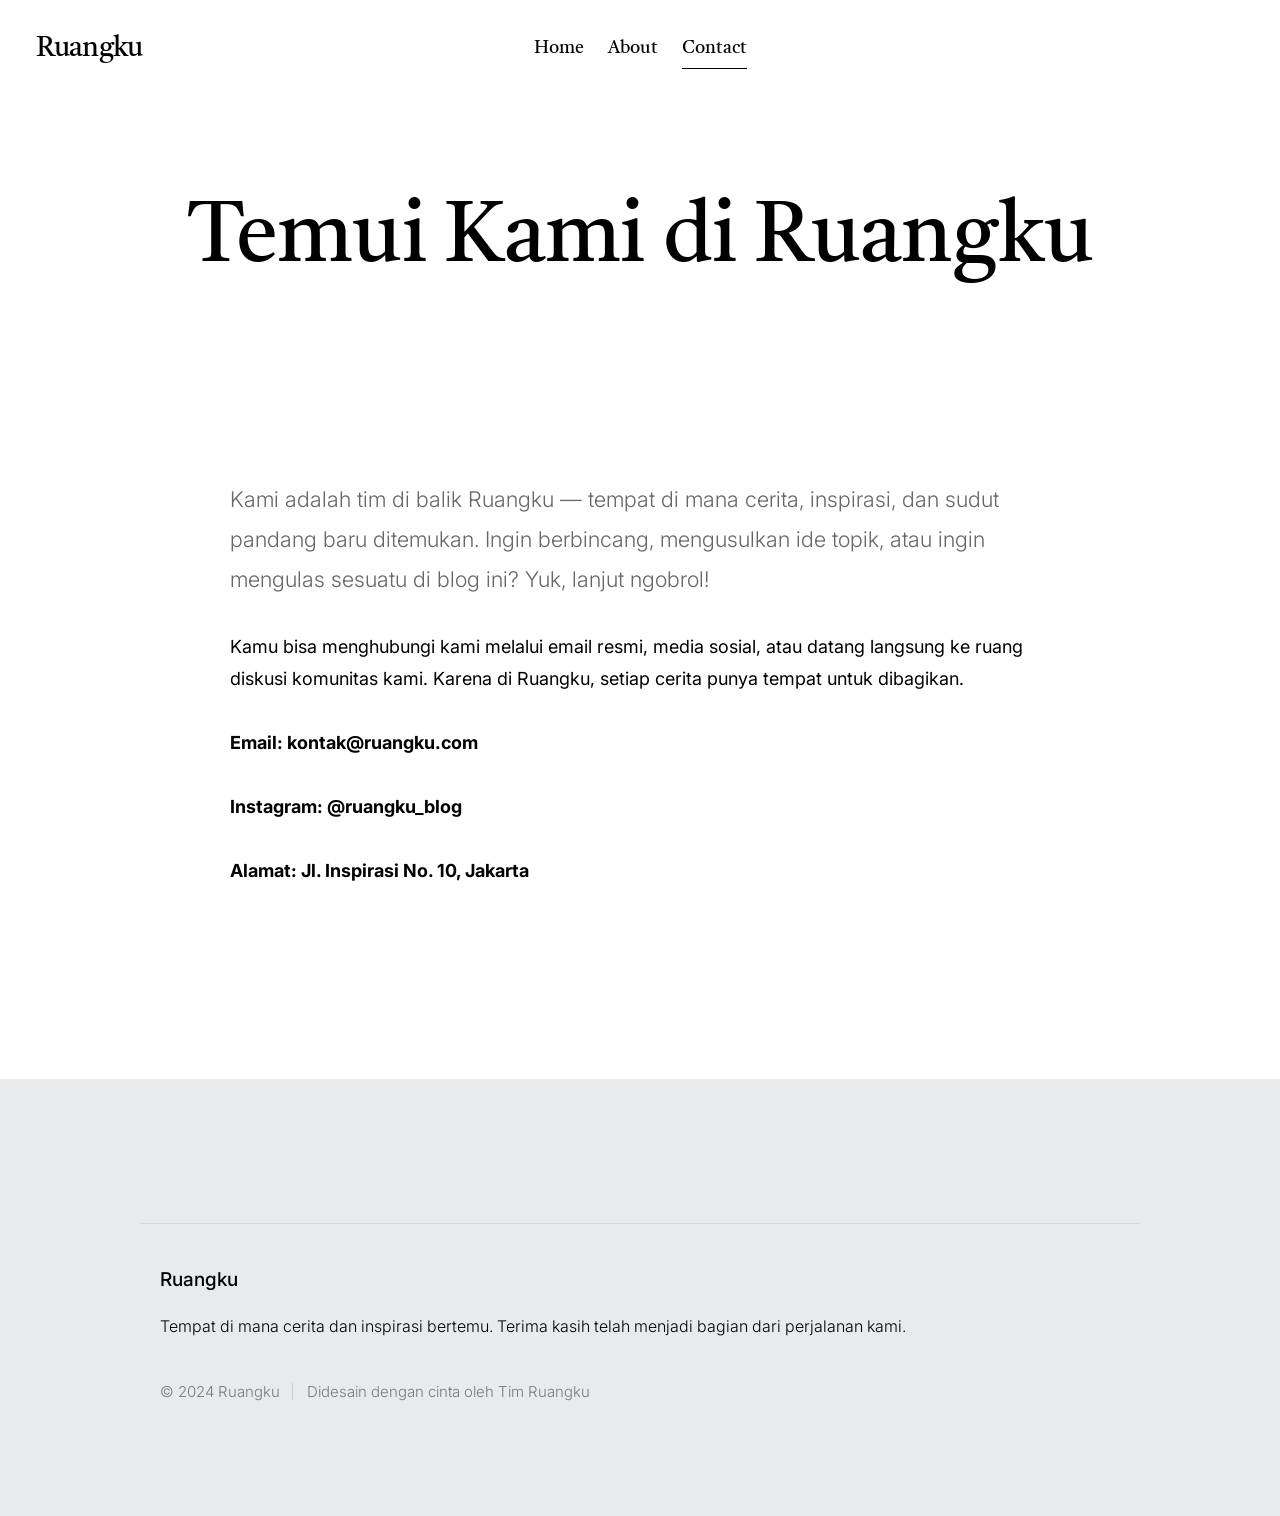
==== commit ab6efa1f: "update database name in db.php to match project requirements" ====
--- a/contact.html
+++ b/contact.html
@@ -1,37 +1,28 @@
 <!DOCTYPE html>
-<html lang="en" class="no-js" >
+<html lang="en" class="no-js">
 <head>
-
-    <!--- basic page needs
-    ================================================== -->
     <meta charset="utf-8">
     <meta name="viewport" content="width=device-width, initial-scale=1">
-    <title>Contact - Spurgeon</title>
+    <title>Hubungi Kami - Ruangku</title>
 
     <script>
         document.documentElement.classList.remove('no-js');
         document.documentElement.classList.add('js');
     </script>
 
-    <!-- CSS
-    ================================================== -->
+    <!-- CSS -->
     <link rel="stylesheet" href="css/vendor.css">
     <link rel="stylesheet" href="css/styles.css">
 
-    <!-- favicons
-    ================================================== -->
+    <!-- favicons -->
     <link rel="apple-touch-icon" sizes="180x180" href="apple-touch-icon.png">
     <link rel="icon" type="image/png" sizes="32x32" href="favicon-32x32.png">
     <link rel="icon" type="image/png" sizes="16x16" href="favicon-16x16.png">
     <link rel="manifest" href="site.webmanifest">
-
 </head>
 
 <body id="top">
 
-
-    <!-- preloader
-    ================================================== -->
     <div id="preloader">
         <div id="loader" class="dots-fade">
             <div></div>
@@ -40,294 +31,79 @@
         </div>
     </div>
 
-
-    <!-- page wrap
-    ================================================== -->
     <div id="page" class="s-pagewrap">
 
-
-        <!-- # site header 
-        ================================================== -->
+        <!-- Header -->
         <header id="masthead" class="s-header">
-
             <div class="s-header__branding">
                 <p class="site-title">
-                    <a href="index.html" rel="home">Spurgeon.</a>
+                    <a href="index.html" rel="home">Ruangku</a>
                 </p>
             </div>
 
             <div class="row s-header__navigation">
-
                 <nav class="s-header__nav-wrap">
-    
                     <h3 class="s-header__nav-heading">Navigate to</h3>
-    
                     <ul class="s-header__nav">
-                        <li><a href="index.html" title="">Home</a></li>
-                        <li class="has-children">
-                            <a href="#0" title="" class="">Categories</a>
-                            <ul class="sub-menu">
-                                <li><a href="category.html">Design</a></li>
-                                <li><a href="category.html">Lifestyle</a></li>
-                                <li><a href="category.html">Inspiration</a></li>
-                                <li><a href="category.html">Work</a></li>
-                                <li><a href="category.html">Health</a></li>
-                                <li><a href="category.html">Photography</a></li>
-                            </ul>
-                        </li>
-                        <li class="has-children">
-                            <a href="#0" title="" class="">Blog</a>
-                            <ul class="sub-menu">
-                                <li><a href="single-standard.html">Standard Post</a></li>
-                                <li><a href="single-video.html">Video Post</a></li>
-                                <li><a href="single-audio.html">Audio Post</a></li>
-                            </ul>
-                        </li>
-                        <li><a href="styles.html" title="">Styles</a></li>
-                        <li><a href="about.html" title="">About</a></li>
-                        <li class="current-menu-item"><a href="contact.html" title="">Contact</a></li>
-                    </ul> <!-- end s-header__nav -->
-
-                </nav> <!-- end s-header__nav-wrap -->
-    
-            </div> <!-- end s-header__navigation -->
-
-            <div class="s-header__search">
-
-                <div class="s-header__search-inner">
-                    <div class="row">
-    
-                        <form role="search" method="get" class="s-header__search-form" action="#">
-                            <label>
-                                <span class="u-screen-reader-text">Search for:</span>
-                                <input type="search" class="s-header__search-field" placeholder="Search for..." value="" name="s" title="Search for:" autocomplete="off">
-                            </label>
-                            <input type="submit" class="s-header__search-submit" value="Search"> 
-                        </form>
-    
-                        <a href="#0" title="Close Search" class="s-header__search-close">Close</a>
-    
-                    </div> <!-- end row -->
-                </div> <!-- s-header__search-inner -->
-    
-            </div> <!-- end s-header__search -->
+                        <li><a href="index.html">Home</a></li>
+                        <li><a href="about.html">About</a></li>
+                        <li class="current-menu-item"><a href="contact.html">Contact</a></li>
+                    </ul>
+                </nav>
+            </div>
 
             <a class="s-header__menu-toggle" href="#0"><span>Menu</span></a>
-            <a class="s-header__search-trigger" href="#">
-                <svg width="24" height="24" fill="none" viewBox="0 0 24 24">
-                    <path stroke="currentColor" stroke-linecap="round" stroke-linejoin="round" stroke-width="1.5" d="M19.25 19.25L15.5 15.5M4.75 11C4.75 7.54822 7.54822 4.75 11 4.75C14.4518 4.75 17.25 7.54822 17.25 11C17.25 14.4518 14.4518 17.25 11 17.25C7.54822 17.25 4.75 14.4518 4.75 11Z"></path>
-                </svg>
-            </a>
+        </header>
 
-        </header> <!-- end s-header -->
+        <!-- Contact Content -->
+        <div id="content" class="s-content s-content--page">
+            <div class="row entry-wrap">
+                <div class="column lg-12">
+                    <article class="entry">
+                        <header class="entry__header entry__header--narrow">
+                            <h1 class="entry__title">Temui Kami di Ruangku</h1>
+                        </header>
 
+                        <div class="entry__media">
+                            <figure class="featured-image">
+                                <img src="images/thumbs/contact/contact-1200.jpg" 
+                                  srcset="images/thumbs/contact/contact-2400.jpg 2400w, 
+                                          images/thumbs/contact/contact-1200.jpg 1200w, 
+                                          images/thumbs/contact/contact-600.jpg 600w" 
+                                  sizes="(max-width: 2400px) 100vw, 2400px" alt="">
+                            </figure>
+                        </div>
 
-        <!-- # site-content
-        ================================================== -->
-        <div id="content" class="s-content s-content--page">
+                        <div class="content-primary">
+                            <div class="entry__content">
+                                <p class="lead">Kami adalah tim di balik Ruangku — tempat di mana cerita, inspirasi, dan sudut pandang baru ditemukan. Ingin berbincang, mengusulkan ide topik, atau ingin mengulas sesuatu di blog ini? Yuk, lanjut ngobrol!</p>
+                                <p>Kamu bisa menghubungi kami melalui email resmi, media sosial, atau datang langsung ke ruang diskusi komunitas kami. Karena di Ruangku, setiap cerita punya tempat untuk dibagikan.</p>
+                                <p style="font-weight: bold;">Email: kontak@ruangku.com</p>
+                                <p style="font-weight: bold;">Instagram: @ruangku_blog</p>
+                                <p style="font-weight: bold;">Alamat: Jl. Inspirasi No. 10, Jakarta</p>
+                            </div>
+                        </div>
+                    </article>
+                </div>
+            </div>
+        </div>
 
-                <div class="row entry-wrap">
-                    <div class="column lg-12">
-
-                        <article class="entry">
-
-                            <header class="entry__header entry__header--narrow">
-    
-                                <h1 class="entry__title">
-                                    Say Hello.
-                                </h1>
-    
-                            </header>
-
-                            <div class="entry__media">
-                                <figure class="featured-image">
-                                    <img src="images/thumbs/contact/contact-1200.jpg" 
-                                      srcset="images/thumbs/contact/contact-2400.jpg 2400w, 
-                                              images/thumbs/contact/contact-1200.jpg 1200w, 
-                                              images/thumbs/contact/contact-600.jpg 600w" sizes="(max-width: 2400px) 100vw, 2400px" alt="">
-                                </figure>
-                            </div>
-
-                            <div class="content-primary">
-
-                                <div class="entry__content">
-        
-                                    <p class="lead">
-                                    Duis ex ad cupidatat tempor Excepteur cillum cupidatat fugiat nostrud cupidatat dolor 
-                                    sunt sint sit nisi est eu exercitation incididunt adipisicing veniam velit id fugiat 
-                                    enim mollit amet anim veniam dolor dolor irure velit commodo cillum sit nulla ullamco 
-                                    magna amet magna cupidatat qui labore cillum cillum cupidatat fugiat nostrud.</p> 
-
-                                    <p>
-                                    Eligendi quam at quis. Sit vel neque quam consequuntur expedita quisquam. Incidunt quae 
-                                    qui error. Rerum non facere mollitia ut magnam laboriosam. Quisquam neque quia ex eligendi 
-                                    repellat illum quibusdam aut. Architecto quam consequuntur totam ratione reprehenderit est 
-                                    praesentium. 
-                                    </p>
-
-                                    <div class="row block-large-1-2 block-tab-whole entry__blocks">
-                                        <div class="column">
-                                            <h4>Where to Find Us</h4>
-                                            <p>
-                                            1600 Amphitheatre Parkway<br>
-                                            Mountain View, CA<br>
-                                            94043 US
-                                            </p>
-                                        </div>
-        
-                                        <div class="column">
-                                            <h4>Contact Info</h4>
-                                            <p>
-                                            someone@yourdomain.com<br>
-                                            info@yourdomain.com <br>
-                                            Phone: (+63) 555 1212
-                                            </p> 
-                                        </div>
-                                    </div>
-
-                                    <h4>Feel Free to Say Hi.</h4>
-
-                                    <form name="cForm" id="cForm" class="entry__form" method="post" action="" autocomplete="off">
-                                        <fieldset class="row">
-
-                                            <div class="column lg-6 tab-12 form-field">
-                                                <input name="cName" id="cName" class="u-fullwidth" placeholder="Your Name" value="" type="text">
-                                            </div>
-
-                                            <div class="column lg-6 tab-12 form-field">
-                                                <input name="cEmail" id="cEmail" class="u-fullwidth" placeholder="Your Email" value="" type="text">
-                                            </div>
-
-                                            <div class="column lg-12 form-field">
-                                                <input name="cWebsite" id="cWebsite" class="u-fullwidth" placeholder="Website" value="" type="text">
-                                            </div>
-
-                                            <div class="column lg-12 message form-field">
-                                                <textarea name="cMessage" id="cMessage" class="u-fullwidth" placeholder="Your Message"></textarea>
-                                            </div>
-
-                                            <div class="column lg-12">
-                                                <input name="submit" id="submit" class="btn btn--primary btn-wide btn--large u-fullwidth" value="Add Comment" type="submit">
-                                            </div>
-
-                                        </fieldset>
-                                    </form> <!-- end form -->
-
-                            </div> <!-- end content-primary -->
-
-                        </article> <!-- end entry -->
-
-                    </div>
-                </div> <!-- end entry-wrap -->
-        </section> <!-- end s-content -->
-
-
-        <!-- # site-footer
-        ================================================== -->
+        <!-- Footer -->
         <footer id="colophon" class="s-footer">
-
-            <div class="row s-footer__subscribe">
+            <div class="row s-footer__main">
+                <div class="column lg-12 s-footer__about">
+                    <h4>Ruangku</h4>
+                    <p>Tempat di mana cerita dan inspirasi bertemu. Terima kasih telah menjadi bagian dari perjalanan kami.</p>
+                </div>
+            </div>
+            <div class="row s-footer__bottom">
                 <div class="column lg-12">
-
-                    <h2>
-                    Subscribe to Our Newsletter.
-                    </h2>
-                    <p>
-                    Subscribe now to get all latest updates
-                    </p>
-
-                    <form id="mc-form" class="mc-form">
-                        <input type="email" name="EMAIL" id="mce-EMAIL" class="u-fullwidth text-center" placeholder="Your Email Address" title="The domain portion of the email address is invalid (the portion after the @)." pattern="^([^\x00-\x20\x22\x28\x29\x2c\x2e\x3a-\x3c\x3e\x40\x5b-\x5d\x7f-\xff]+|\x22([^\x0d\x22\x5c\x80-\xff]|\x5c[\x00-\x7f])*\x22)(\x2e([^\x00-\x20\x22\x28\x29\x2c\x2e\x3a-\x3c\x3e\x40\x5b-\x5d\x7f-\xff]+|\x22([^\x0d\x22\x5c\x80-\xff]|\x5c[\x00-\x7f])*\x22))*\x40([^\x00-\x20\x22\x28\x29\x2c\x2e\x3a-\x3c\x3e\x40\x5b-\x5d\x7f-\xff]+|\x5b([^\x0d\x5b-\x5d\x80-\xff]|\x5c[\x00-\x7f])*\x5d)(\x2e([^\x00-\x20\x22\x28\x29\x2c\x2e\x3a-\x3c\x3e\x40\x5b-\x5d\x7f-\xff]+|\x5b([^\x0d\x5b-\x5d\x80-\xff]|\x5c[\x00-\x7f])*\x5d))*(\.\w{2,})+$" required>
-                        <input type="submit" name="subscribe" value="Subscribe" class="btn--small btn--primary u-fullwidth">
-                        <!-- <div style="position: absolute; left: -5000px;" aria-hidden="true"><input type="text" name="b_cdb7b577e41181934ed6a6a44_9a91cfe7b3" tabindex="-1" value=""></div> -->
-                        <div class="mc-status"></div>
-                    </form>
-
-                </div>
-            </div> <!-- end s-footer__subscribe -->
-
-            <div class="row s-footer__main">
-
-                <div class="column lg-5 md-6 tab-12 s-footer__about">
-                    <h4>Spurgeon</h4>
-
-                    <p>
-                    Lorem ipsum dolor sit amet, consectetur 
-                    adipiscing elit, sed do eiusmod tempor 
-                    incididunt ut labore et dolore magna aliqua. 
-                    Ut enim ad minim veniam, quis nostrud exercitation 
-                    ullamco laboris nisi ut aliquip ex ea commodo 
-                    </p>
-                </div> <!-- end s-footer__about -->
-
-                <div class="column lg-5 md-6 tab-12">
-                    <div class="row">
-                        <div class="column lg-6">
-                            <h4>Categories</h4>
-                            <ul class="link-list">
-                                <li><a href="category.html">Lifestyle</a></li>
-                                <li><a href="category.html">Workplace</a></li>
-                                <li><a href="category.html">Inspiration</a></li>
-                                <li><a href="category.html">Design</a></li>
-                                <li><a href="category.html">Health</a></li>
-                                <li><a href="category.html">Photography</a></li>
-                            </ul>
-                        </div>
-                        <div class="column lg-6">
-                            <h4>Site Links</h4>
-                            <ul class="link-list">
-                                <li><a href="index.html">Home</a></li>
-                                <li><a href="category.html">Categories</a></li>
-                                <li><a href="category.html">Blog</a></li>
-                                <li><a href="about.html">About</a></li>
-                                <li><a href="about.html">Contact</a></li>
-                                <li><a href="#0">Terms & Policy</a></li>
-                            </ul>
-                        </div>
+                    <div class="ss-copyright">
+                        <span>© 2024 Ruangku</span>
+                        <span>Didesain dengan cinta oleh Tim Ruangku</span>
                     </div>
                 </div>
-
-            </div> <!-- end s-footer__main -->
-
-            <div class="row s-footer__bottom">
-
-                <div class="column lg-7 md-6 tab-12">
-                    <ul class="s-footer__social">
-                        <li>
-                            <a href="#0">
-                                <svg xmlns="http://www.w3.org/2000/svg" width="24" height="24" viewBox="0 0 24 24" style="fill: rgba(0, 0, 0, 1);transform: ;msFilter:;"><path d="M12.001 2.002c-5.522 0-9.999 4.477-9.999 9.999 0 4.99 3.656 9.126 8.437 9.879v-6.988h-2.54v-2.891h2.54V9.798c0-2.508 1.493-3.891 3.776-3.891 1.094 0 2.24.195 2.24.195v2.459h-1.264c-1.24 0-1.628.772-1.628 1.563v1.875h2.771l-.443 2.891h-2.328v6.988C18.344 21.129 22 16.992 22 12.001c0-5.522-4.477-9.999-9.999-9.999z"></path></svg>
-                                <span class="u-screen-reader-text">Facebook</span>
-                            </a>
-                        </li>
-                        <li>
-                            <a href="#0">
-                                <svg xmlns="http://www.w3.org/2000/svg" width="24" height="24" viewBox="0 0 24 24" style="fill:rgba(0, 0, 0, 1);transform:;-ms-filter:"><path d="M19.633,7.997c0.013,0.175,0.013,0.349,0.013,0.523c0,5.325-4.053,11.461-11.46,11.461c-2.282,0-4.402-0.661-6.186-1.809 c0.324,0.037,0.636,0.05,0.973,0.05c1.883,0,3.616-0.636,5.001-1.721c-1.771-0.037-3.255-1.197-3.767-2.793 c0.249,0.037,0.499,0.062,0.761,0.062c0.361,0,0.724-0.05,1.061-0.137c-1.847-0.374-3.23-1.995-3.23-3.953v-0.05 c0.537,0.299,1.16,0.486,1.82,0.511C3.534,9.419,2.823,8.184,2.823,6.787c0-0.748,0.199-1.434,0.548-2.032 c1.983,2.443,4.964,4.04,8.306,4.215c-0.062-0.3-0.1-0.611-0.1-0.923c0-2.22,1.796-4.028,4.028-4.028 c1.16,0,2.207,0.486,2.943,1.272c0.91-0.175,1.782-0.512,2.556-0.973c-0.299,0.935-0.936,1.721-1.771,2.22 c0.811-0.088,1.597-0.312,2.319-0.624C21.104,6.712,20.419,7.423,19.633,7.997z"></path></svg>
-                                <span class="u-screen-reader-text">Twitter</span>
-                            </a>
-                        </li>
-                        <li>
-                            <a href="#0">
-                                <svg xmlns="http://www.w3.org/2000/svg" width="24" height="24" viewBox="0 0 24 24" style="fill:rgba(0, 0, 0, 1);transform:;-ms-filter:"><path d="M11.999,7.377c-2.554,0-4.623,2.07-4.623,4.623c0,2.554,2.069,4.624,4.623,4.624c2.552,0,4.623-2.07,4.623-4.624 C16.622,9.447,14.551,7.377,11.999,7.377L11.999,7.377z M11.999,15.004c-1.659,0-3.004-1.345-3.004-3.003 c0-1.659,1.345-3.003,3.004-3.003s3.002,1.344,3.002,3.003C15.001,13.659,13.658,15.004,11.999,15.004L11.999,15.004z"></path><circle cx="16.806" cy="7.207" r="1.078"></circle><path d="M20.533,6.111c-0.469-1.209-1.424-2.165-2.633-2.632c-0.699-0.263-1.438-0.404-2.186-0.42 c-0.963-0.042-1.268-0.054-3.71-0.054s-2.755,0-3.71,0.054C7.548,3.074,6.809,3.215,6.11,3.479C4.9,3.946,3.945,4.902,3.477,6.111 c-0.263,0.7-0.404,1.438-0.419,2.186c-0.043,0.962-0.056,1.267-0.056,3.71c0,2.442,0,2.753,0.056,3.71 c0.015,0.748,0.156,1.486,0.419,2.187c0.469,1.208,1.424,2.164,2.634,2.632c0.696,0.272,1.435,0.426,2.185,0.45 c0.963,0.042,1.268,0.055,3.71,0.055s2.755,0,3.71-0.055c0.747-0.015,1.486-0.157,2.186-0.419c1.209-0.469,2.164-1.424,2.633-2.633 c0.263-0.7,0.404-1.438,0.419-2.186c0.043-0.962,0.056-1.267,0.056-3.71s0-2.753-0.056-3.71C20.941,7.57,20.801,6.819,20.533,6.111z M19.315,15.643c-0.007,0.576-0.111,1.147-0.311,1.688c-0.305,0.787-0.926,1.409-1.712,1.711c-0.535,0.199-1.099,0.303-1.67,0.311 c-0.95,0.044-1.218,0.055-3.654,0.055c-2.438,0-2.687,0-3.655-0.055c-0.569-0.007-1.135-0.112-1.669-0.311 c-0.789-0.301-1.414-0.923-1.719-1.711c-0.196-0.534-0.302-1.099-0.311-1.669c-0.043-0.95-0.053-1.218-0.053-3.654 c0-2.437,0-2.686,0.053-3.655c0.007-0.576,0.111-1.146,0.311-1.687c0.305-0.789,0.93-1.41,1.719-1.712 c0.534-0.198,1.1-0.303,1.669-0.311c0.951-0.043,1.218-0.055,3.655-0.055c2.437,0,2.687,0,3.654,0.055 c0.571,0.007,1.135,0.112,1.67,0.311c0.786,0.303,1.407,0.925,1.712,1.712c0.196,0.534,0.302,1.099,0.311,1.669 c0.043,0.951,0.054,1.218,0.054,3.655c0,2.436,0,2.698-0.043,3.654H19.315z"></path></svg>
-                                <span class="u-screen-reader-text">Instagram</span>
-                            </a>
-                        </li>
-                        <li>
-                            <a href="#0">
-                                <svg xmlns="http://www.w3.org/2000/svg" width="24" height="24" viewBox="0 0 24 24" style="fill: rgba(0, 0, 0, 1);transform: ;msFilter:;"><path d="M11.99 2C6.472 2 2 6.473 2 11.99c0 4.232 2.633 7.85 6.35 9.306-.088-.79-.166-2.006.034-2.868.182-.78 1.172-4.966 1.172-4.966s-.299-.599-.299-1.484c0-1.388.805-2.425 1.808-2.425.853 0 1.264.64 1.264 1.407 0 .858-.546 2.139-.827 3.327-.235.994.499 1.805 1.479 1.805 1.775 0 3.141-1.872 3.141-4.575 0-2.392-1.719-4.064-4.173-4.064-2.843 0-4.512 2.132-4.512 4.335 0 .858.331 1.779.744 2.28a.3.3 0 0 1 .069.286c-.076.315-.245.994-.277 1.133-.044.183-.145.222-.335.134-1.247-.581-2.027-2.405-2.027-3.871 0-3.151 2.289-6.045 6.601-6.045 3.466 0 6.159 2.469 6.159 5.77 0 3.444-2.171 6.213-5.184 6.213-1.013 0-1.964-.525-2.29-1.146l-.623 2.374c-.225.868-.834 1.956-1.241 2.62a10 10 0 0 0 2.958.445c5.517 0 9.99-4.473 9.99-9.99S17.507 2 11.99 2"></path></svg>
-                                <span class="u-screen-reader-text">Pinterest</span>
-                            </a>
-                        </li>
-                    </ul>
-                </div>
-                <div class="column lg-5 md-6 tab-12">
-                    <div class="ss-copyright">
-                        <span>© Copyright Spurgeon 2021</span> 
-                        <span>Design by <a href="https://www.styleshout.com/">StyleShout</a> Distribution <a href="https://themewagon.com">ThemeWagon</a></span>
-                    </div>
-                </div>
-
-            </div> <!-- end s-footer__bottom -->
-           
+            </div>
             <div class="ss-go-top">
                 <a class="smoothscroll" title="Back to Top" href="#top">
                     <svg width="24" height="24" fill="none" viewBox="0 0 24 24">
@@ -335,15 +111,12 @@
                         <path stroke="currentColor" stroke-linecap="round" stroke-linejoin="round" stroke-width="1.5" d="M12 19.25V5.75"/>
                     </svg>
                 </a>
-            </div> <!-- end ss-go-top -->
+            </div>
+        </footer>
+    </div>
 
-        </footer><!-- end s-footer -->
-
-
-    <!-- Java Script
-    ================================================== -->
+    <!-- JavaScript -->
     <script src="js/plugins.js"></script>
     <script src="js/main.js"></script>
-
 </body>
-</html>+</html>
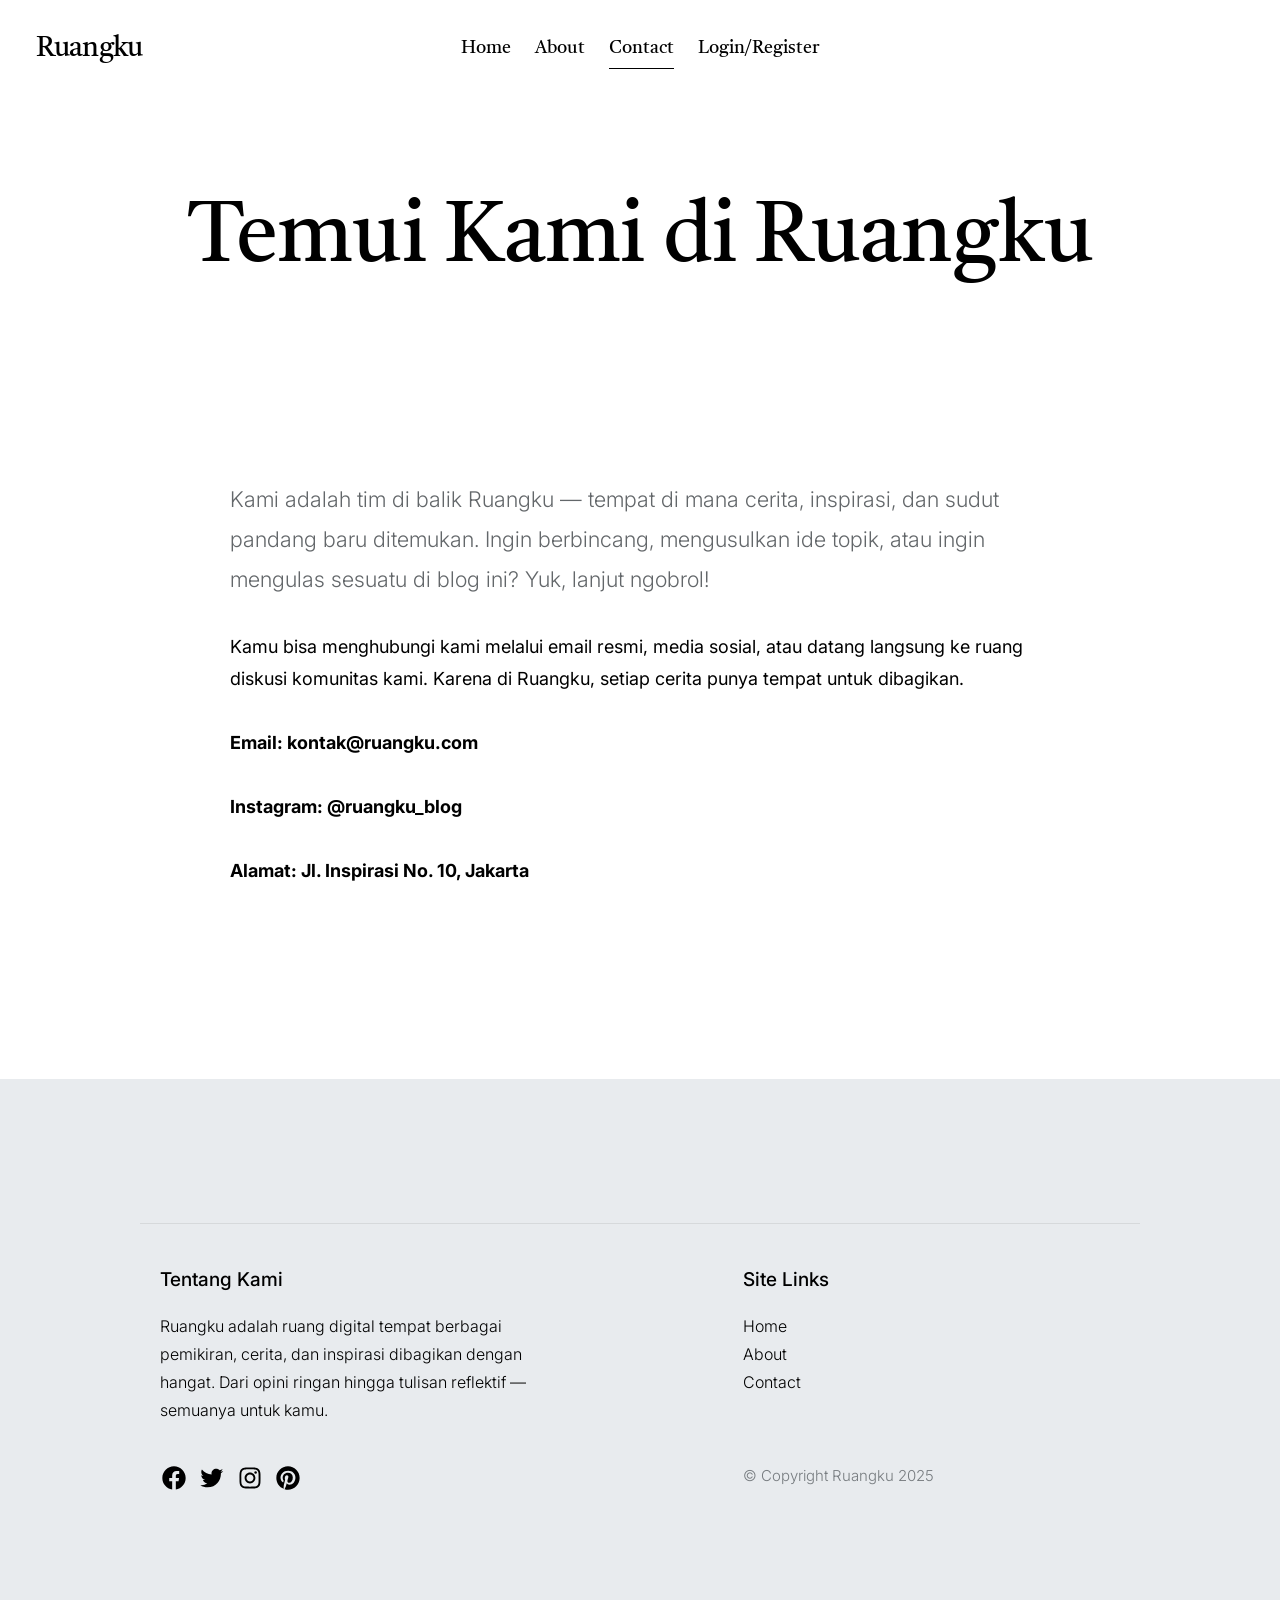
==== commit edb1ed68: "feat: add detail page for blog" ====
--- a/contact.html
+++ b/contact.html
@@ -37,7 +37,7 @@
         <header id="masthead" class="s-header">
             <div class="s-header__branding">
                 <p class="site-title">
-                    <a href="index.html" rel="home">Ruangku</a>
+                    <a href="index.php" rel="home">Ruangku</a>
                 </p>
             </div>
 
@@ -45,9 +45,10 @@
                 <nav class="s-header__nav-wrap">
                     <h3 class="s-header__nav-heading">Navigate to</h3>
                     <ul class="s-header__nav">
-                        <li><a href="index.html">Home</a></li>
+                        <li><a href="index.php">Home</a></li>
                         <li><a href="about.html">About</a></li>
                         <li class="current-menu-item"><a href="contact.html">Contact</a></li>
+                        <li><a href="auth/login.php" title="">Login/Register</a></li>
                     </ul>
                 </nav>
             </div>
@@ -91,19 +92,70 @@
         <!-- Footer -->
         <footer id="colophon" class="s-footer">
             <div class="row s-footer__main">
-                <div class="column lg-12 s-footer__about">
-                    <h4>Ruangku</h4>
-                    <p>Tempat di mana cerita dan inspirasi bertemu. Terima kasih telah menjadi bagian dari perjalanan kami.</p>
-                </div>
-            </div>
-            <div class="row s-footer__bottom">
-                <div class="column lg-12">
-                    <div class="ss-copyright">
-                        <span>© 2024 Ruangku</span>
-                        <span>Didesain dengan cinta oleh Tim Ruangku</span>
+
+                <div class="column lg-5 md-6 tab-12 s-footer__about">
+                    <h4>Tentang Kami</h4>
+
+                    <p>
+                    Ruangku adalah ruang digital tempat berbagai pemikiran, cerita, 
+                    dan inspirasi dibagikan dengan hangat. Dari opini ringan hingga 
+                    tulisan reflektif — semuanya untuk kamu.
+                    </p>
+                </div> <!-- end s-footer__about -->
+
+                <div class="column lg-5 md-6 tab-12">
+                    <div class="row">
+                        <div class="column lg-6">
+                            <h4>Site Links</h4>
+                            <ul class="link-list">
+                                <li><a href="index.html">Home</a></li>
+                                <li><a href="about.html">About</a></li>
+                                <li><a href="about.html">Contact</a></li>
+                            </ul>
+                        </div>
                     </div>
                 </div>
-            </div>
+
+            </div> <!-- end s-footer__main -->
+
+            <div class="row s-footer__bottom">
+
+                <div class="column lg-7 md-6 tab-12">
+                    <ul class="s-footer__social">
+                        <li>
+                            <a href="#0">
+                                <svg xmlns="http://www.w3.org/2000/svg" width="24" height="24" viewBox="0 0 24 24" style="fill: rgba(0, 0, 0, 1);transform: ;msFilter:;"><path d="M12.001 2.002c-5.522 0-9.999 4.477-9.999 9.999 0 4.99 3.656 9.126 8.437 9.879v-6.988h-2.54v-2.891h2.54V9.798c0-2.508 1.493-3.891 3.776-3.891 1.094 0 2.24.195 2.24.195v2.459h-1.264c-1.24 0-1.628.772-1.628 1.563v1.875h2.771l-.443 2.891h-2.328v6.988C18.344 21.129 22 16.992 22 12.001c0-5.522-4.477-9.999-9.999-9.999z"></path></svg>
+                                <span class="u-screen-reader-text">Facebook</span>
+                            </a>
+                        </li>
+                        <li>
+                            <a href="#0">
+                                <svg xmlns="http://www.w3.org/2000/svg" width="24" height="24" viewBox="0 0 24 24" style="fill:rgba(0, 0, 0, 1);transform:;-ms-filter:"><path d="M19.633,7.997c0.013,0.175,0.013,0.349,0.013,0.523c0,5.325-4.053,11.461-11.46,11.461c-2.282,0-4.402-0.661-6.186-1.809 c0.324,0.037,0.636,0.05,0.973,0.05c1.883,0,3.616-0.636,5.001-1.721c-1.771-0.037-3.255-1.197-3.767-2.793 c0.249,0.037,0.499,0.062,0.761,0.062c0.361,0,0.724-0.05,1.061-0.137c-1.847-0.374-3.23-1.995-3.23-3.953v-0.05 c0.537,0.299,1.16,0.486,1.82,0.511C3.534,9.419,2.823,8.184,2.823,6.787c0-0.748,0.199-1.434,0.548-2.032 c1.983,2.443,4.964,4.04,8.306,4.215c-0.062-0.3-0.1-0.611-0.1-0.923c0-2.22,1.796-4.028,4.028-4.028 c1.16,0,2.207,0.486,2.943,1.272c0.91-0.175,1.782-0.512,2.556-0.973c-0.299,0.935-0.936,1.721-1.771,2.22 c0.811-0.088,1.597-0.312,2.319-0.624C21.104,6.712,20.419,7.423,19.633,7.997z"></path></svg>
+                                <span class="u-screen-reader-text">Twitter</span>
+                            </a>
+                        </li>
+                        <li>
+                            <a href="#0">
+                                <svg xmlns="http://www.w3.org/2000/svg" width="24" height="24" viewBox="0 0 24 24" style="fill:rgba(0, 0, 0, 1);transform:;-ms-filter:"><path d="M11.999,7.377c-2.554,0-4.623,2.07-4.623,4.623c0,2.554,2.069,4.624,4.623,4.624c2.552,0,4.623-2.07,4.623-4.624 C16.622,9.447,14.551,7.377,11.999,7.377L11.999,7.377z M11.999,15.004c-1.659,0-3.004-1.345-3.004-3.003 c0-1.659,1.345-3.003,3.004-3.003s3.002,1.344,3.002,3.003C15.001,13.659,13.658,15.004,11.999,15.004L11.999,15.004z"></path><circle cx="16.806" cy="7.207" r="1.078"></circle><path d="M20.533,6.111c-0.469-1.209-1.424-2.165-2.633-2.632c-0.699-0.263-1.438-0.404-2.186-0.42 c-0.963-0.042-1.268-0.054-3.71-0.054s-2.755,0-3.71,0.054C7.548,3.074,6.809,3.215,6.11,3.479C4.9,3.946,3.945,4.902,3.477,6.111 c-0.263,0.7-0.404,1.438-0.419,2.186c-0.043,0.962-0.056,1.267-0.056,3.71c0,2.442,0,2.753,0.056,3.71 c0.015,0.748,0.156,1.486,0.419,2.187c0.469,1.208,1.424,2.164,2.634,2.632c0.696,0.272,1.435,0.426,2.185,0.45 c0.963,0.042,1.268,0.055,3.71,0.055s2.755,0,3.71-0.055c0.747-0.015,1.486-0.157,2.186-0.419c1.209-0.469,2.164-1.424,2.633-2.633 c0.263-0.7,0.404-1.438,0.419-2.186c0.043-0.962,0.056-1.267,0.056-3.71s0-2.753-0.056-3.71C20.941,7.57,20.801,6.819,20.533,6.111z M19.315,15.643c-0.007,0.576-0.111,1.147-0.311,1.688c-0.305,0.787-0.926,1.409-1.712,1.711c-0.535,0.199-1.099,0.303-1.67,0.311 c-0.95,0.044-1.218,0.055-3.654,0.055c-2.438,0-2.687,0-3.655-0.055c-0.569-0.007-1.135-0.112-1.669-0.311 c-0.789-0.301-1.414-0.923-1.719-1.711c-0.196-0.534-0.302-1.099-0.311-1.669c-0.043-0.95-0.053-1.218-0.053-3.654 c0-2.437,0-2.686,0.053-3.655c0.007-0.576,0.111-1.146,0.311-1.687c0.305-0.789,0.93-1.41,1.719-1.712 c0.534-0.198,1.1-0.303,1.669-0.311c0.951-0.043,1.218-0.055,3.655-0.055c2.437,0,2.687,0,3.654,0.055 c0.571,0.007,1.135,0.112,1.67,0.311c0.786,0.303,1.407,0.925,1.712,1.712c0.196,0.534,0.302,1.099,0.311,1.669 c0.043,0.951,0.054,1.218,0.054,3.655c0,2.436,0,2.698-0.043,3.654H19.315z"></path></svg>
+                                <span class="u-screen-reader-text">Instagram</span>
+                            </a>
+                        </li>
+                        <li>
+                            <a href="#0">
+                                <svg xmlns="http://www.w3.org/2000/svg" width="24" height="24" viewBox="0 0 24 24" style="fill: rgba(0, 0, 0, 1);transform: ;msFilter:;"><path d="M11.99 2C6.472 2 2 6.473 2 11.99c0 4.232 2.633 7.85 6.35 9.306-.088-.79-.166-2.006.034-2.868.182-.78 1.172-4.966 1.172-4.966s-.299-.599-.299-1.484c0-1.388.805-2.425 1.808-2.425.853 0 1.264.64 1.264 1.407 0 .858-.546 2.139-.827 3.327-.235.994.499 1.805 1.479 1.805 1.775 0 3.141-1.872 3.141-4.575 0-2.392-1.719-4.064-4.173-4.064-2.843 0-4.512 2.132-4.512 4.335 0 .858.331 1.779.744 2.28a.3.3 0 0 1 .069.286c-.076.315-.245.994-.277 1.133-.044.183-.145.222-.335.134-1.247-.581-2.027-2.405-2.027-3.871 0-3.151 2.289-6.045 6.601-6.045 3.466 0 6.159 2.469 6.159 5.77 0 3.444-2.171 6.213-5.184 6.213-1.013 0-1.964-.525-2.29-1.146l-.623 2.374c-.225.868-.834 1.956-1.241 2.62a10 10 0 0 0 2.958.445c5.517 0 9.99-4.473 9.99-9.99S17.507 2 11.99 2"></path></svg>
+                                <span class="u-screen-reader-text">Pinterest</span>
+                            </a>
+                        </li>
+                    </ul>
+                </div>
+                <div class="column lg-5 md-6 tab-12">
+                    <div class="ss-copyright">
+                        <span>© Copyright Ruangku 2025</span> 
+                    </div>
+                </div>
+
+            </div> <!-- end s-footer__bottom -->
+           
             <div class="ss-go-top">
                 <a class="smoothscroll" title="Back to Top" href="#top">
                     <svg width="24" height="24" fill="none" viewBox="0 0 24 24">
@@ -111,9 +163,9 @@
                         <path stroke="currentColor" stroke-linecap="round" stroke-linejoin="round" stroke-width="1.5" d="M12 19.25V5.75"/>
                     </svg>
                 </a>
-            </div>
-        </footer>
-    </div>
+            </div> <!-- end ss-go-top -->
+
+        </footer><!-- end s-footer -->
 
     <!-- JavaScript -->
     <script src="js/plugins.js"></script>
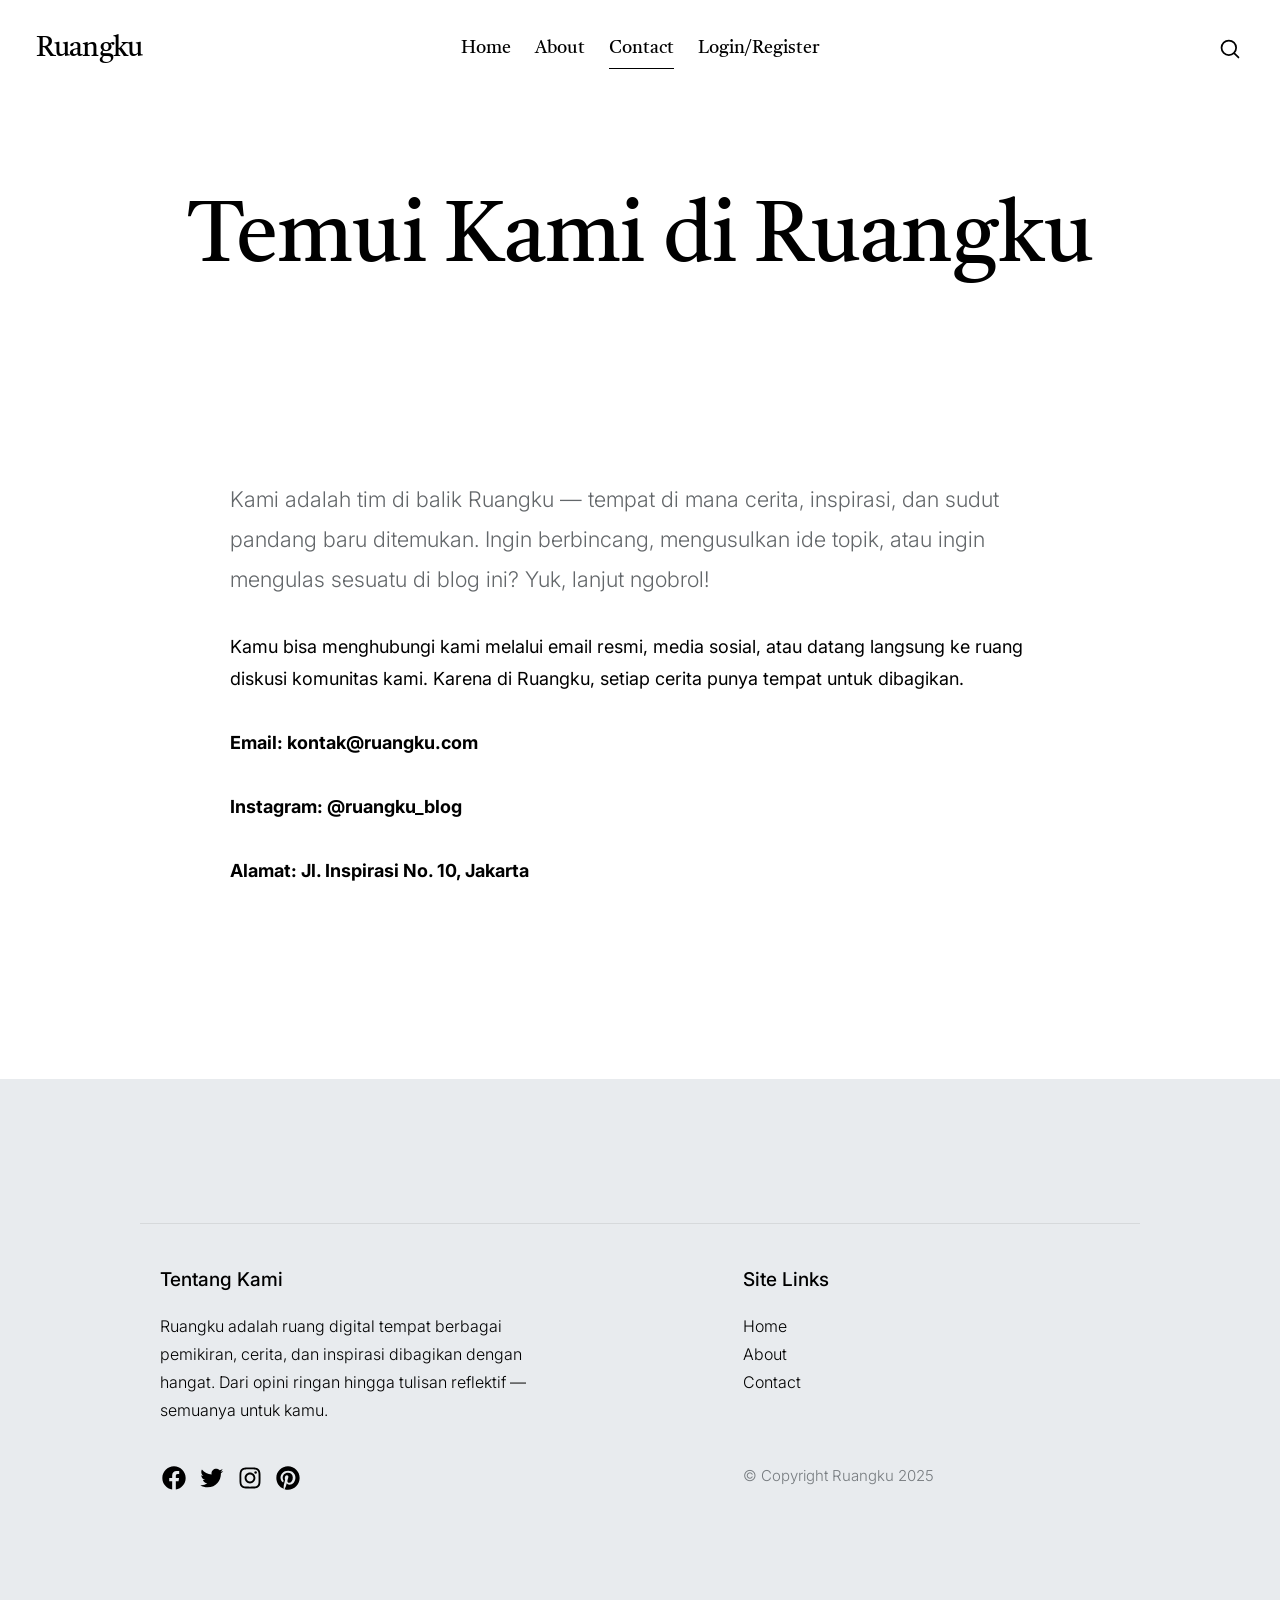
==== commit 1f65a152: "add pagination in search, and detail" ====
--- a/contact.html
+++ b/contact.html
@@ -53,7 +53,31 @@
                 </nav>
             </div>
 
+            <div class="s-header__search">
+
+                <div class="s-header__search-inner">
+                    <div class="row">
+    
+                        <form id="searchForm" class="s-header__search-form" action="search.php" method="GET">
+                            <label>
+                                <input type="search" id="searchInput" name="s" class="s-header__search-field" placeholder="Search for..." autocomplete="off">
+                            </label>
+                            <input type="submit" class="s-header__search-submit" value="Search">
+                        </form>
+    
+                        <a href="#0" title="Close Search" class="s-header__search-close">Close</a>
+    
+                    </div> <!-- end row -->
+                </div> <!-- s-header__search-inner -->
+    
+            </div> <!-- end s-header__search -->
+
             <a class="s-header__menu-toggle" href="#0"><span>Menu</span></a>
+            <a class="s-header__search-trigger" href="#">
+                <svg width="24" height="24" fill="none" viewBox="0 0 24 24">
+                    <path stroke="currentColor" stroke-linecap="round" stroke-linejoin="round" stroke-width="1.5" d="M19.25 19.25L15.5 15.5M4.75 11C4.75 7.54822 7.54822 4.75 11 4.75C14.4518 4.75 17.25 7.54822 17.25 11C17.25 14.4518 14.4518 17.25 11 17.25C7.54822 17.25 4.75 14.4518 4.75 11Z"></path>
+                </svg>
+            </a>
         </header>
 
         <!-- Contact Content -->
